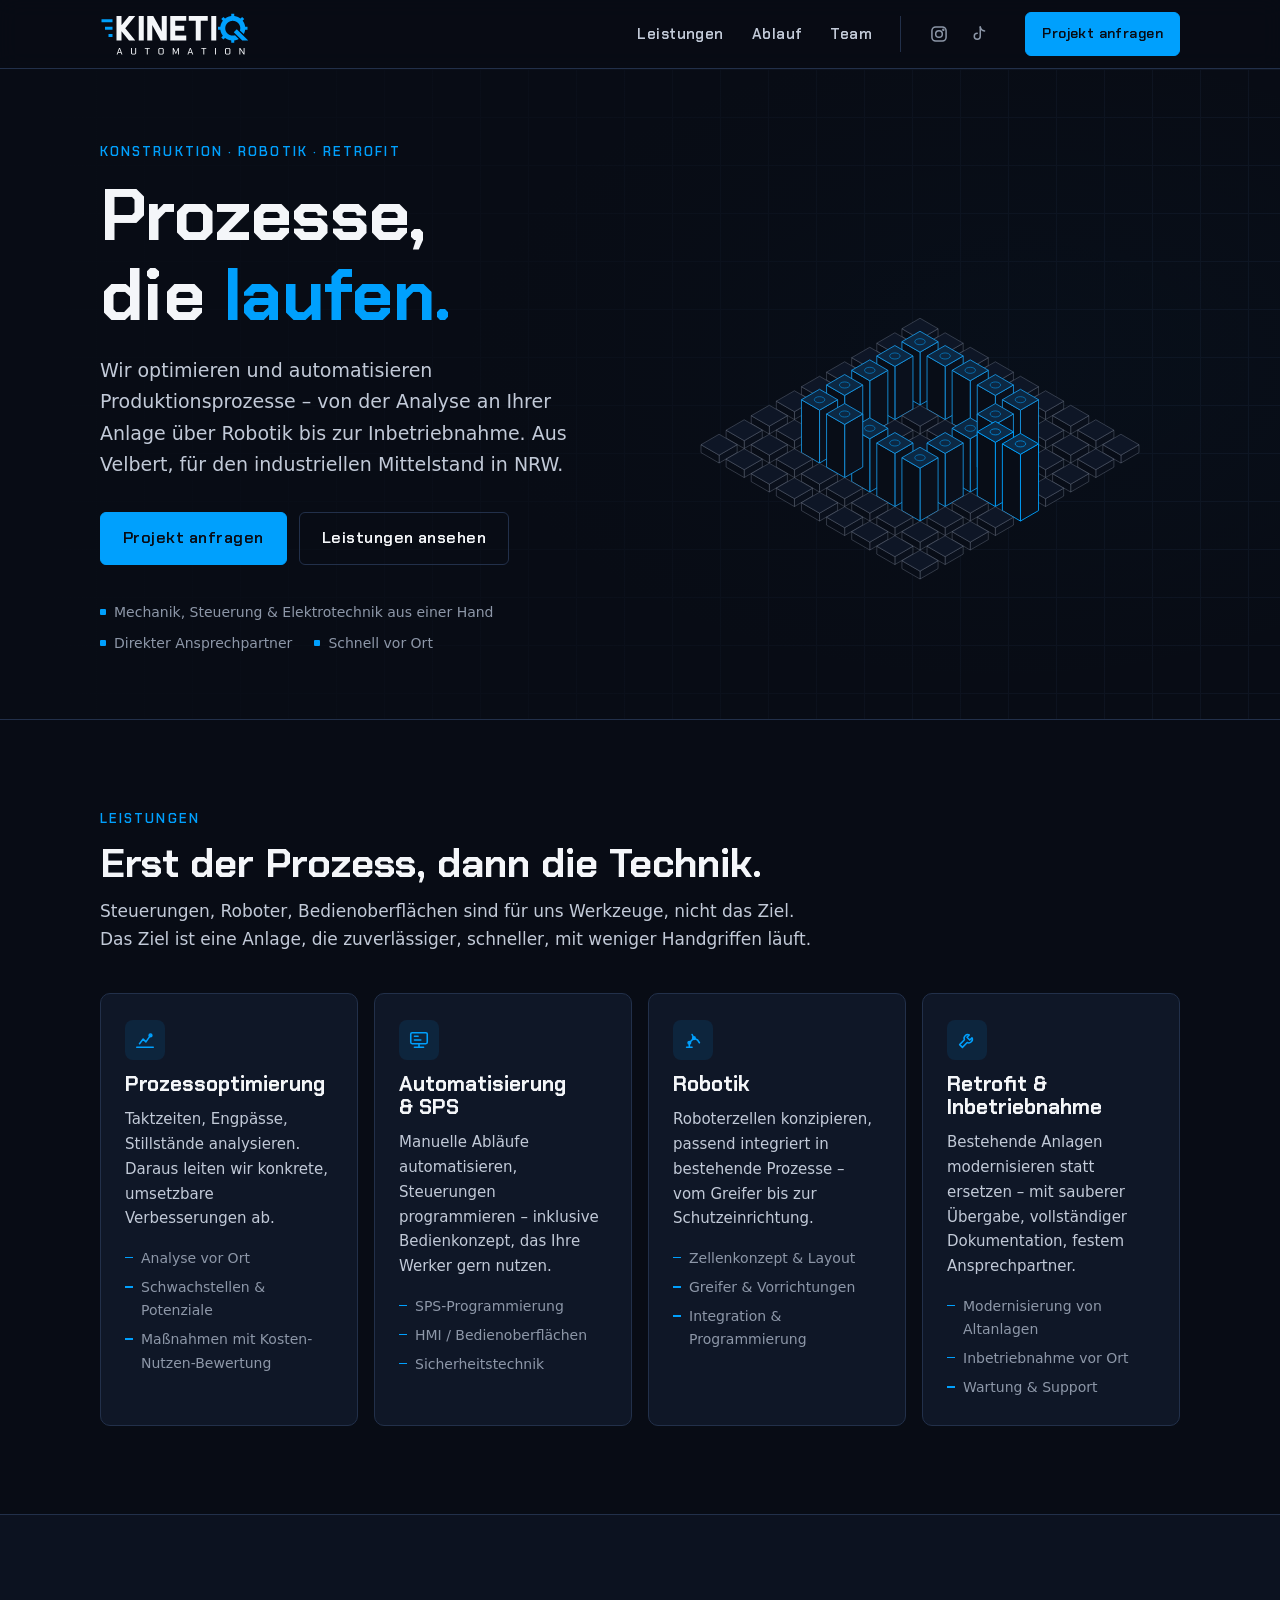
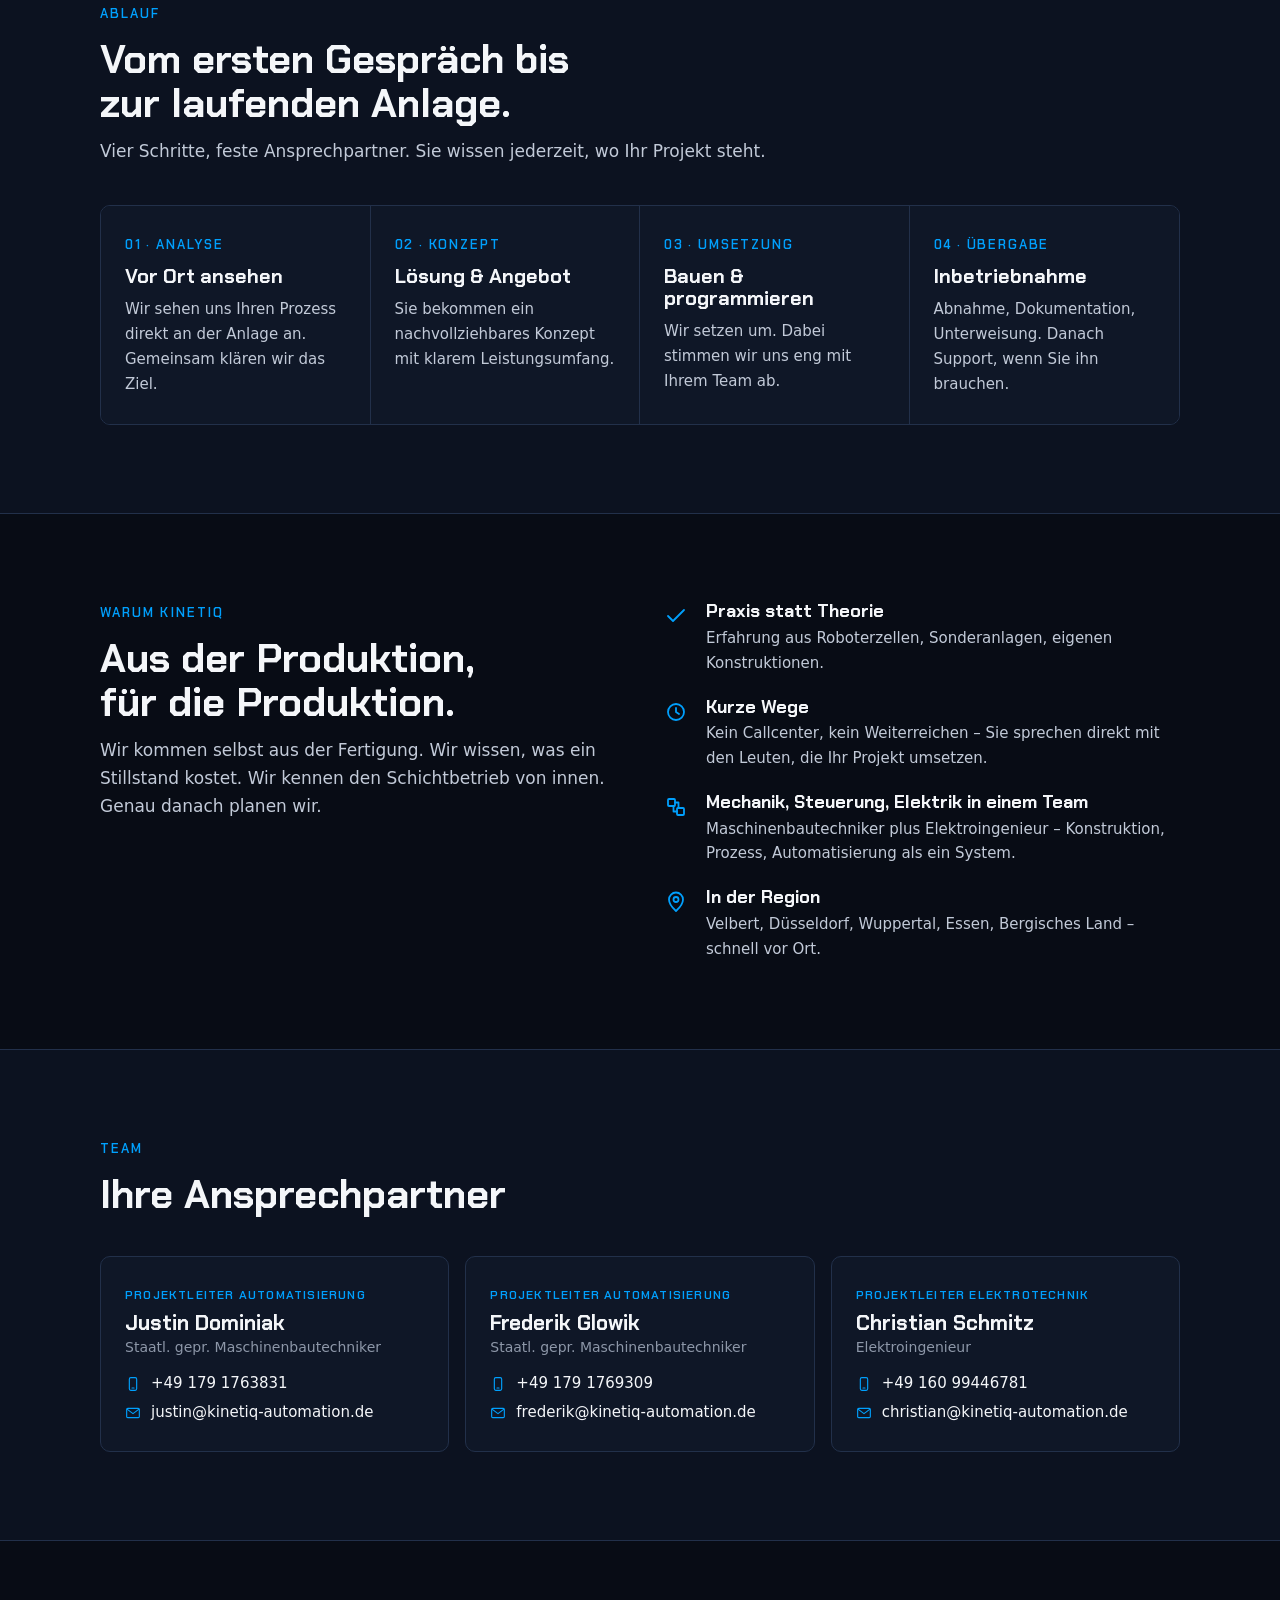
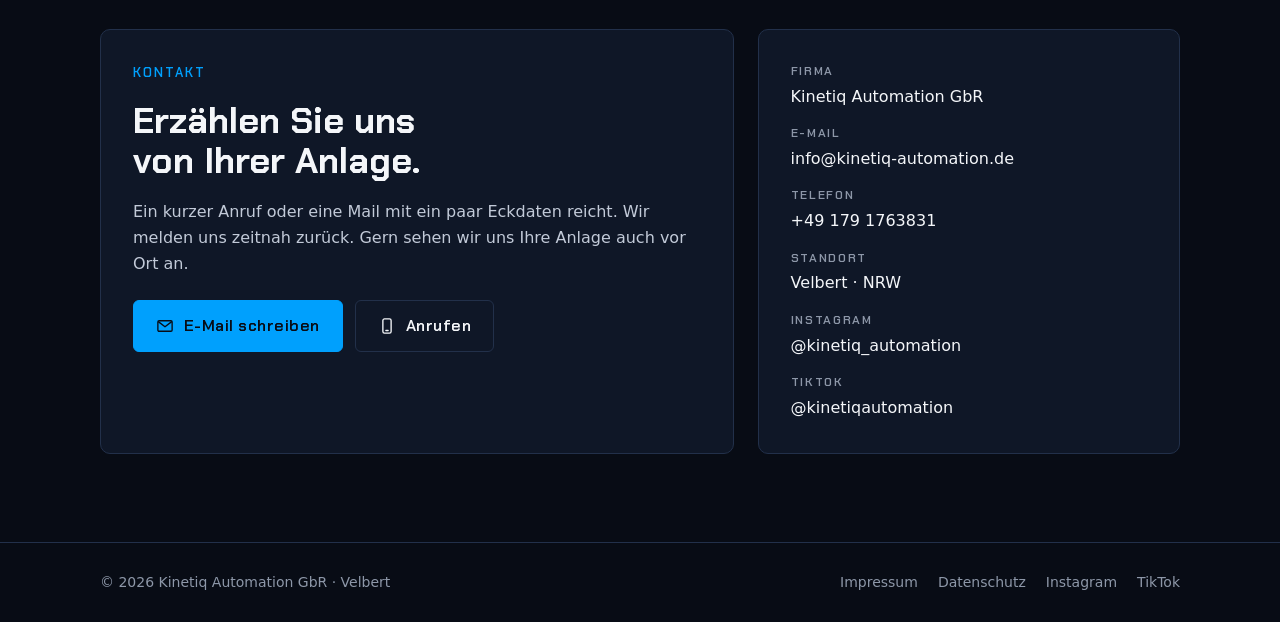
==== index.html @ 5abe448b "SEO: Slogan 'Prozesse, die laufen.' an den Anfang der Meta-Beschreibung Co-Authored-By: Claude Opus " ====
<!doctype html>
<html lang="de">
<head>
<meta charset="utf-8">
<meta name="viewport" content="width=device-width, initial-scale=1, viewport-fit=cover">
<link rel="canonical" href="https://kinetiq-automation.de/">
<title>Automatisierung &amp; Robotik in Velbert, NRW | Kinetiq Automation</title>
<meta name="description" content="Prozesse, die laufen. Kinetiq Automation aus Velbert: Konstruktion, Robotik und Retrofit für den Mittelstand in Düsseldorf, Wuppertal und NRW.">
<meta property="og:title" content="Kinetiq Automation – Automatisierung &amp; Robotik aus Velbert, NRW">
<meta property="og:description" content="Konstruktion · Robotik · Retrofit – für den industriellen Mittelstand in Düsseldorf, Wuppertal und NRW.">
<meta property="og:image" content="https://kinetiq-automation.de/assets/img/og.jpg">
<meta name="theme-color" content="#080C15">
<link rel="icon" type="image/png" href="assets/img/favicon.png">
<link rel="apple-touch-icon" href="assets/img/apple-touch-icon.png">
<script type="application/ld+json">{"@context":"https://schema.org","@type":"Organization","name":"Kinetiq Automation GbR","alternateName":"Kinetiq Automation","url":"https://kinetiq-automation.de/","logo":"https://kinetiq-automation.de/assets/img/apple-touch-icon.png","email":"info@kinetiq-automation.de","telephone":"+49 179 1763831","address":{"@type":"PostalAddress","addressLocality":"Velbert","addressRegion":"NRW","addressCountry":"DE"},"areaServed":["Velbert","Düsseldorf","Wuppertal","Nordrhein-Westfalen"],"sameAs":["https://www.instagram.com/kinetiq_automation/","https://www.tiktok.com/@kinetiqautomation"]}</script>
<link rel="preload" href="assets/fonts/ChakraPetch-Bold.woff2" as="font" type="font/woff2" crossorigin>
<style>
@font-face{font-family:"Chakra Petch";font-weight:500;font-display:swap;src:url(assets/fonts/ChakraPetch-Medium.woff2) format("woff2")}
@font-face{font-family:"Chakra Petch";font-weight:600;font-display:swap;src:url(assets/fonts/ChakraPetch-SemiBold.woff2) format("woff2")}
@font-face{font-family:"Chakra Petch";font-weight:700;font-display:swap;src:url(assets/fonts/ChakraPetch-Bold.woff2) format("woff2")}
/* Einseitige Firmenseite: Menüleiste, Hero mit Säulenfeld und Zahnrad-Q, Leistungen, Ablauf, Team, Kontakt */
:root{--blau:#00A0FD;--blau-tief:#0077C2;--navy:#080C15;--flaeche:#0C1220;--panel:#0F1727;--line:#22304A;--stahl:#F4F6F9;--grau:#8D97A8;--lead:#C2CAD8;
--display:"Chakra Petch","Segoe UI",system-ui,sans-serif;--body:system-ui,-apple-system,"Segoe UI",Roboto,"Helvetica Neue",Arial,sans-serif;color-scheme:dark}
*{box-sizing:border-box}
html{scroll-behavior:smooth;scroll-padding-top:80px}
html,body{margin:0}
body{background:var(--navy);color:var(--stahl);font-family:var(--body);font-size:16px;line-height:1.65;-webkit-font-smoothing:antialiased}
a{color:inherit}
a:focus-visible{outline:3px solid var(--blau);outline-offset:3px;border-radius:4px}
.wrap{max-width:1120px;margin:0 auto;padding-inline:20px}
h1,h2,h3{font-family:var(--display);font-weight:700;line-height:1.1;margin:0;text-wrap:balance}
p{margin:0}

/* Menüleiste */
.top{position:sticky;top:0;z-index:10;background:rgba(8,12,21,.88);backdrop-filter:blur(10px);border-bottom:1px solid var(--line)}
.top .wrap{display:flex;align-items:center;justify-content:space-between;gap:20px;min-height:68px}
.top img{display:block;width:150px;height:auto}
.top nav{display:flex;align-items:center;gap:28px}
.top nav a{text-decoration:none;font-family:var(--display);font-weight:600;font-size:15px;letter-spacing:.03em;color:var(--lead)}
.top nav a:hover{color:#fff}
.top .links{display:flex;gap:28px}
@media (max-width:820px){.top .links{display:none}}
.top .soc{display:flex;align-items:center;gap:4px;padding-left:20px;border-left:1px solid var(--line)}
.top .soc a{display:grid;place-items:center;width:36px;height:36px;border-radius:6px;color:var(--grau)}
.top .soc a:hover{color:var(--blau);background:rgba(0,160,253,.08)}
.top .soc svg{width:20px;height:20px;fill:none;stroke:currentColor;stroke-width:1.8;stroke-linecap:round;stroke-linejoin:round}
@media (max-width:820px){.top nav{gap:16px}.top .soc{padding-left:0;border-left:0}}
@media (max-width:420px){.top img{width:120px}.top nav{gap:8px}.top .soc a{width:32px}}

/* Buttons */
.btn{display:inline-flex;align-items:center;justify-content:center;gap:10px;font-family:var(--display);font-weight:600;font-size:16px;letter-spacing:.03em;background:var(--blau);color:var(--navy);border:1px solid var(--blau);border-radius:6px;padding:12px 22px;text-decoration:none;white-space:nowrap}
.btn:hover{background:#33B4FF;border-color:#33B4FF}
.btn.ghost{background:transparent;color:var(--stahl);border-color:var(--line)}
.btn.ghost:hover{border-color:var(--blau);color:var(--blau)}
.btn.sm{padding:9px 16px;font-size:14px}
.top nav .btn{color:var(--navy)}
.btn svg{width:18px;height:18px;fill:none;stroke:currentColor;stroke-width:1.8;stroke-linecap:round;stroke-linejoin:round}

/* Hero */
.hero{position:relative;overflow:hidden;border-bottom:1px solid var(--line);
 background:radial-gradient(60% 70% at 78% 45%,rgba(0,160,253,.10),transparent 70%),
 linear-gradient(var(--line) 1px,transparent 1px) 0 0/48px 48px,linear-gradient(90deg,var(--line) 1px,transparent 1px) 0 0/48px 48px,var(--navy)}
.hero::before{content:"";position:absolute;inset:0;background:linear-gradient(90deg,var(--navy) 0%,rgba(8,12,21,.92) 40%,rgba(8,12,21,.75) 100%)}
.hero .wrap{position:relative;display:grid;grid-template-columns:1fr 1fr;align-items:center;gap:40px;padding-block:72px 64px}
.eyebrow{font-family:var(--display);font-weight:600;font-size:13px;letter-spacing:.16em;text-transform:uppercase;color:var(--blau)}
.hero h1{font-size:clamp(40px,6.2vw,72px);letter-spacing:-.01em;margin:14px 0 20px}
.hero h1 span{color:var(--blau)}
.hero .lead{font-size:clamp(17px,1.6vw,19px);color:var(--lead);max-width:52ch}
.hero .cta{display:flex;flex-wrap:wrap;gap:12px;margin-top:32px}
.facts{display:flex;flex-wrap:wrap;gap:8px 22px;margin:36px 0 0;padding:0;list-style:none;color:var(--grau);font-size:14px}
.facts li{display:flex;align-items:center;gap:8px}
.facts li::before{content:"";width:6px;height:6px;border-radius:1px;background:var(--blau)}
.art{display:flex;justify-content:center}
.art canvas{display:block;width:min(100%,520px);aspect-ratio:52/42;height:auto;touch-action:pan-y}
@media (max-width:880px){.hero .wrap{grid-template-columns:1fr;padding-block:48px 40px}.art{order:-1}.art canvas{width:min(88vw,360px)}}

/* Abschnitte */
section.blk{padding-block:88px}
section.blk.alt{background:var(--flaeche);border-block:1px solid var(--line)}
.head{display:grid;gap:12px;margin-bottom:40px;max-width:720px}
.head h2{font-size:clamp(28px,3.6vw,40px)}
.head p{color:var(--lead);font-size:17px}
.head .eyebrow,.cbox .eyebrow{color:var(--blau);font-size:13px}

/* Leistungen */
.grid4{display:grid;grid-template-columns:repeat(auto-fit,minmax(min(100%,250px),1fr));gap:16px}
.card{background:var(--panel);border:1px solid var(--line);border-radius:10px;padding:26px 24px;display:grid;gap:12px;align-content:start}
.card .ic{width:40px;height:40px;border-radius:8px;display:grid;place-items:center;background:rgba(0,160,253,.1);color:var(--blau)}
.card .ic svg{width:22px;height:22px;fill:none;stroke:currentColor;stroke-width:1.7;stroke-linecap:round;stroke-linejoin:round}
.card h3{font-size:21px}
.card p{color:var(--lead);font-size:15px}
.card ul{margin:4px 0 0;padding:0;list-style:none;display:grid;gap:6px;font-size:14px;color:var(--grau)}
.card li{padding-left:16px;position:relative}
.card li::before{content:"";position:absolute;left:0;top:.7em;width:8px;height:1.5px;background:var(--blau)}

/* Ablauf */
.steps{display:grid;grid-template-columns:repeat(auto-fit,minmax(min(100%,230px),1fr));gap:0;counter-reset:s;border:1px solid var(--line);border-radius:10px;overflow:hidden}
.step{padding:28px 24px;display:grid;gap:10px;align-content:start;border-right:1px solid var(--line);background:var(--panel)}
.step:last-child{border-right:0}
.step .n{font-family:var(--display);font-weight:600;font-size:13px;letter-spacing:.14em;color:var(--blau)}
.step h3{font-size:20px}
.step p{color:var(--lead);font-size:15px}
@media (max-width:980px){.step{border-right:0;border-bottom:1px solid var(--line)}.step:last-child{border-bottom:0}}

/* Warum */
.why{display:grid;grid-template-columns:1fr 1fr;gap:48px;align-items:start}
.why .pts{display:grid;gap:22px}
.pt{display:grid;grid-template-columns:28px 1fr;gap:14px}
.pt svg{width:24px;height:24px;margin-top:2px;fill:none;stroke:var(--blau);stroke-width:1.8;stroke-linecap:round;stroke-linejoin:round}
.pt h3{font-size:18px;margin-bottom:4px}
.pt p{color:var(--lead);font-size:15px}
@media (max-width:880px){.why{grid-template-columns:1fr;gap:32px}}

/* Team */
.team{display:grid;grid-template-columns:repeat(auto-fit,minmax(min(100%,320px),1fr));gap:16px}
.person{background:var(--panel);border:1px solid var(--line);border-radius:10px;padding:24px;display:grid;gap:4px;align-content:start;min-width:0}
.mono{width:56px;height:56px;border-radius:50%;display:grid;place-items:center;font-family:var(--display);font-weight:700;font-size:19px;color:var(--blau);background:rgba(0,160,253,.1);border:1px solid rgba(0,160,253,.35)}
.person .role{font-family:var(--display);font-weight:600;font-size:12px;letter-spacing:.1em;text-transform:uppercase;color:var(--blau);white-space:nowrap}
.person h3{font-size:21px;margin:4px 0 2px}
.person .q{color:var(--grau);font-size:14px;margin-bottom:10px}
.person a{display:flex;align-items:center;gap:10px;text-decoration:none;font-size:15px;overflow-wrap:anywhere;font-variant-numeric:tabular-nums;padding:2px 0}
.person a:hover{color:var(--blau)}
.person a svg{width:16px;height:16px;flex:none;fill:none;stroke:var(--blau);stroke-width:1.7;stroke-linecap:round;stroke-linejoin:round}

/* Kontakt */
.contact{display:grid;grid-template-columns:1.2fr .8fr;gap:24px;align-items:stretch}
.cbox{background:var(--panel);border:1px solid var(--line);border-radius:10px;padding:32px;display:grid;gap:18px;align-content:start}
.cbox h2{font-size:clamp(26px,3.2vw,36px)}
.cbox p{color:var(--lead)}
.cbox .cta{display:flex;flex-wrap:wrap;gap:12px;margin-top:4px}
.dl{display:grid;gap:14px;margin:0}
.dl div{display:grid;gap:2px}
.dl dt{font-family:var(--display);font-weight:600;font-size:12px;letter-spacing:.14em;text-transform:uppercase;color:var(--grau)}
.dl dd{margin:0;font-size:16px}
.dl a{text-decoration:none}
.dl a:hover{color:var(--blau)}
@media (max-width:880px){.contact{grid-template-columns:1fr}}

/* Fuß */
footer{border-top:1px solid var(--line);padding-block:28px;color:var(--grau);font-size:14px}
footer .wrap{display:flex;flex-wrap:wrap;align-items:center;justify-content:space-between;gap:12px 24px}
footer nav{display:flex;flex-wrap:wrap;gap:20px}
footer a{text-decoration:none}
footer a:hover{color:#fff}
@media (prefers-reduced-motion:reduce){html{scroll-behavior:auto}}
</style>
</head>
<body>
<header class="top">
  <div class="wrap">
    <a href="#start" aria-label="Kinetiq Automation – zum Seitenanfang"><img src="assets/img/logo.svg" alt="Kinetiq Automation" width="150" height="45"></a>
    <nav aria-label="Hauptmenü">
      <span class="links"><a href="#leistungen">Leistungen</a><a href="#ablauf">Ablauf</a><a href="#team">Team</a></span>
      <span class="soc">
        <a href="https://www.instagram.com/kinetiq_automation/" rel="noopener" target="_blank" aria-label="Kinetiq Automation auf Instagram" title="Instagram"><svg viewBox="0 0 24 24" aria-hidden="true"><rect x="3.5" y="3.5" width="17" height="17" rx="4.5"/><circle cx="12" cy="12" r="4"/><circle cx="17.2" cy="6.8" r=".6" fill="currentColor"/></svg></a>
        <a href="https://www.tiktok.com/@kinetiqautomation" rel="noopener" target="_blank" aria-label="Kinetiq Automation auf TikTok" title="TikTok"><svg viewBox="0 0 24 24" aria-hidden="true"><path d="M13.5 3.5v11.2a3.6 3.6 0 1 1-3.6-3.6"/><path d="M13.5 3.5c.5 2.7 2.4 4.5 5.2 4.8"/></svg></a>
      </span>
      <a class="btn sm" href="#kontakt">Projekt anfragen</a>
    </nav>
  </div>
</header>

<main id="start">
  <section class="hero" aria-labelledby="t">
    <div class="wrap">
      <div>
        <p class="eyebrow">Konstruktion · Robotik · Retrofit</p>
        <h1 id="t">Prozesse, die <span>laufen.</span></h1>
        <p class="lead">Wir optimieren und automatisieren Produktionsprozesse – von der Analyse an Ihrer Anlage über Robotik bis zur Inbetriebnahme. Aus Velbert, für den industriellen Mittelstand in NRW.</p>
        <div class="cta">
          <a class="btn" href="#kontakt">Projekt anfragen</a>
          <a class="btn ghost" href="#leistungen">Leistungen ansehen</a>
        </div>
        <ul class="facts">
          <li>Mechanik, Steuerung &amp; Elektrotechnik aus einer Hand</li>
          <li>Direkter Ansprechpartner</li>
          <li>Schnell vor Ort</li>
        </ul>
      </div>
      <div class="art" aria-hidden="true">
        <!-- Säulenfeld: isometrische Stößel heben sich unter der Maus, Zahnrad-Q schwebt darüber (Canvas, eigener Code) -->
        <canvas id="feld" width="520" height="420"></canvas>
      </div>
    </div>
  </section>

  <section class="blk" id="leistungen" aria-labelledby="h-l">
    <div class="wrap">
      <div class="head">
        <p class="eyebrow">Leistungen</p>
        <h2 id="h-l">Erst der Prozess, dann die Technik.</h2>
        <p>Steuerungen, Roboter, Bedienoberflächen sind für uns Werkzeuge, nicht das Ziel. Das Ziel ist eine Anlage, die zuverlässiger, schneller, mit weniger Handgriffen läuft.</p>
      </div>
      <div class="grid4">
        <article class="card">
          <div class="ic"><svg viewBox="0 0 24 24"><path d="M3 20h18M6 16l4-5 3 3 5-7"/><circle cx="18" cy="7" r="1.5"/></svg></div>
          <h3>Prozessoptimierung</h3>
          <p>Taktzeiten, Engpässe, Stillstände analysieren. Daraus leiten wir konkrete, umsetzbare Verbesserungen ab.</p>
          <ul><li>Analyse vor Ort</li><li>Schwachstellen &amp; Potenziale</li><li>Maßnahmen mit Kosten-Nutzen-Bewertung</li></ul>
        </article>
        <article class="card">
          <div class="ic"><svg viewBox="0 0 24 24"><rect x="3" y="4" width="18" height="12" rx="1.5"/><path d="M7 20h10M12 16v4M7 8h4M7 12h7"/></svg></div>
          <h3>Automatisierung &amp; SPS</h3>
          <p>Manuelle Abläufe automatisieren, Steuerungen programmieren – inklusive Bedienkonzept, das Ihre Werker gern nutzen.</p>
          <ul><li>SPS-Programmierung</li><li>HMI / Bedienoberflächen</li><li>Sicherheitstechnik</li></ul>
        </article>
        <article class="card">
          <div class="ic"><svg viewBox="0 0 24 24"><path d="M5 20h6M8 20v-5l5-5 4 2M13 10l-2-4M17 12l2 3"/><circle cx="8" cy="15" r="1.4"/><circle cx="13" cy="10" r="1.4"/></svg></div>
          <h3>Robotik</h3>
          <p>Roboterzellen konzipieren, passend integriert in bestehende Prozesse – vom Greifer bis zur Schutzeinrichtung.</p>
          <ul><li>Zellenkonzept &amp; Layout</li><li>Greifer &amp; Vorrichtungen</li><li>Integration &amp; Programmierung</li></ul>
        </article>
        <article class="card">
          <div class="ic"><svg viewBox="0 0 24 24"><path d="M14.5 6.5a4 4 0 0 0-5.3 5.3L4 17l3 3 5.2-5.2a4 4 0 0 0 5.3-5.3L15 12l-3-3z"/></svg></div>
          <h3>Retrofit &amp; Inbetriebnahme</h3>
          <p>Bestehende Anlagen modernisieren statt ersetzen – mit sauberer Übergabe, vollständiger Dokumentation, festem Ansprechpartner.</p>
          <ul><li>Modernisierung von Altanlagen</li><li>Inbetriebnahme vor Ort</li><li>Wartung &amp; Support</li></ul>
        </article>
      </div>
    </div>
  </section>

  <section class="blk alt" id="ablauf" aria-labelledby="h-a">
    <div class="wrap">
      <div class="head">
        <p class="eyebrow">Ablauf</p>
        <h2 id="h-a">Vom ersten Gespräch bis zur laufenden Anlage.</h2>
        <p>Vier Schritte, feste Ansprechpartner. Sie wissen jederzeit, wo Ihr Projekt steht.</p>
      </div>
      <div class="steps">
        <div class="step"><span class="n">01 · ANALYSE</span><h3>Vor Ort ansehen</h3><p>Wir sehen uns Ihren Prozess direkt an der Anlage an. Gemeinsam klären wir das Ziel.</p></div>
        <div class="step"><span class="n">02 · KONZEPT</span><h3>Lösung &amp; Angebot</h3><p>Sie bekommen ein nachvollziehbares Konzept mit klarem Leistungsumfang.</p></div>
        <div class="step"><span class="n">03 · UMSETZUNG</span><h3>Bauen &amp; programmieren</h3><p>Wir setzen um. Dabei stimmen wir uns eng mit Ihrem Team ab.</p></div>
        <div class="step"><span class="n">04 · ÜBERGABE</span><h3>Inbetriebnahme</h3><p>Abnahme, Dokumentation, Unterweisung. Danach Support, wenn Sie ihn brauchen.</p></div>
      </div>
    </div>
  </section>

  <section class="blk" aria-labelledby="h-w">
    <div class="wrap why">
      <div class="head" style="margin:0">
        <p class="eyebrow">Warum Kinetiq</p>
        <h2 id="h-w">Aus der Produktion, für die Produktion.</h2>
        <p>Wir kommen selbst aus der Fertigung. Wir wissen, was ein Stillstand kostet. Wir kennen den Schichtbetrieb von innen. Genau danach planen wir.</p>
      </div>
      <div class="pts">
        <div class="pt"><svg viewBox="0 0 24 24"><path d="M4 12l5 5L20 6"/></svg><div><h3>Praxis statt Theorie</h3><p>Erfahrung aus Roboterzellen, Sonderanlagen, eigenen Konstruktionen.</p></div></div>
        <div class="pt"><svg viewBox="0 0 24 24"><circle cx="12" cy="12" r="8"/><path d="M12 8v4l3 2"/></svg><div><h3>Kurze Wege</h3><p>Kein Callcenter, kein Weiterreichen – Sie sprechen direkt mit den Leuten, die Ihr Projekt umsetzen.</p></div></div>
        <div class="pt"><svg viewBox="0 0 24 24"><rect x="4" y="4" width="7" height="7" rx="1"/><rect x="13" y="13" width="7" height="7" rx="1"/><path d="M11 7.5h3.5V13M13 16.5H9.5V11"/></svg><div><h3>Mechanik, Steuerung, Elektrik in einem Team</h3><p>Maschinenbautechniker plus Elektroingenieur – Konstruktion, Prozess, Automatisierung als ein System.</p></div></div>
        <div class="pt"><svg viewBox="0 0 24 24"><path d="M12 21s7-6.2 7-11.5a7 7 0 0 0-14 0C5 14.8 12 21 12 21z"/><circle cx="12" cy="9.5" r="2.5"/></svg><div><h3>In der Region</h3><p>Velbert, Düsseldorf, Wuppertal, Essen, Bergisches Land – schnell vor Ort.</p></div></div>
      </div>
    </div>
  </section>

  <section class="blk alt" id="team" aria-labelledby="h-t">
    <div class="wrap">
      <div class="head">
        <p class="eyebrow">Team</p>
        <h2 id="h-t">Ihre Ansprechpartner</h2>
      </div>
      <div class="team">
        <article class="person">
          <div>
            <span class="role">Projektleiter Automatisierung</span>
            <h3>Justin Dominiak</h3>
            <p class="q">Staatl. gepr. Maschinenbautechniker</p>
            <a href="tel:+491791763831"><svg viewBox="0 0 24 24" aria-hidden="true"><rect x="6.5" y="2.5" width="11" height="19" rx="2.2"/><path d="M10.5 18h3"/></svg>+49 179 1763831</a>
            <a href="mailto:justin@kinetiq-automation.de"><svg viewBox="0 0 24 24" aria-hidden="true"><rect x="2.5" y="5" width="19" height="14" rx="1.6"/><path d="M3.5 6.5 12 13l8.5-6.5"/></svg>justin@kinetiq-automation.de</a>
          </div>
        </article>
        <article class="person">
          <div>
            <span class="role">Projektleiter Automatisierung</span>
            <h3>Frederik Glowik</h3>
            <p class="q">Staatl. gepr. Maschinenbautechniker</p>
            <a href="tel:+491791769309"><svg viewBox="0 0 24 24" aria-hidden="true"><rect x="6.5" y="2.5" width="11" height="19" rx="2.2"/><path d="M10.5 18h3"/></svg>+49 179 1769309</a>
            <a href="mailto:frederik@kinetiq-automation.de"><svg viewBox="0 0 24 24" aria-hidden="true"><rect x="2.5" y="5" width="19" height="14" rx="1.6"/><path d="M3.5 6.5 12 13l8.5-6.5"/></svg>frederik@kinetiq-automation.de</a>
          </div>
        </article>
        <article class="person">
          <div>
            <span class="role">Projektleiter Elektrotechnik</span>
            <h3>Christian Schmitz</h3>
            <p class="q">Elektroingenieur</p>
            <a href="tel:+4916099446781"><svg viewBox="0 0 24 24" aria-hidden="true"><rect x="6.5" y="2.5" width="11" height="19" rx="2.2"/><path d="M10.5 18h3"/></svg>+49 160 99446781</a>
            <a href="mailto:christian@kinetiq-automation.de"><svg viewBox="0 0 24 24" aria-hidden="true"><rect x="2.5" y="5" width="19" height="14" rx="1.6"/><path d="M3.5 6.5 12 13l8.5-6.5"/></svg>christian@kinetiq-automation.de</a>
          </div>
        </article>
      </div>
    </div>
  </section>

  <section class="blk" id="kontakt" aria-labelledby="h-k">
    <div class="wrap contact">
      <div class="cbox">
        <p class="eyebrow">Kontakt</p>
        <h2 id="h-k">Erzählen Sie uns von Ihrer Anlage.</h2>
        <p>Ein kurzer Anruf oder eine Mail mit ein paar Eckdaten reicht. Wir melden uns zeitnah zurück. Gern sehen wir uns Ihre Anlage auch vor Ort an.</p>
        <div class="cta">
          <a class="btn" href="mailto:info@kinetiq-automation.de?subject=Anfrage%20%C3%BCber%20kinetiq-automation.de&amp;body=Guten%20Tag%2C%0D%0A%0D%0Awir%20interessieren%20uns%20f%C3%BCr%20Ihre%20Unterst%C3%BCtzung%20bei%3A%0D%0A%0D%0A%0D%0AName%3A%0D%0AFirma%3A%0D%0ATelefon%3A%0D%0A"><svg viewBox="0 0 24 24" aria-hidden="true"><rect x="2.5" y="5" width="19" height="14" rx="1.6"/><path d="M3.5 6.5 12 13l8.5-6.5"/></svg>E-Mail schreiben</a>
          <a class="btn ghost" href="tel:+491791763831"><svg viewBox="0 0 24 24" aria-hidden="true"><rect x="6.5" y="2.5" width="11" height="19" rx="2.2"/><path d="M10.5 18h3"/></svg>Anrufen</a>
        </div>
      </div>
      <div class="cbox">
        <dl class="dl">
          <div><dt>Firma</dt><dd>Kinetiq Automation GbR</dd></div>
          <div><dt>E-Mail</dt><dd><a href="mailto:info@kinetiq-automation.de">info@kinetiq-automation.de</a></dd></div>
          <div><dt>Telefon</dt><dd><a href="tel:+491791763831">+49 179 1763831</a></dd></div>
          <div><dt>Standort</dt><dd>Velbert · NRW</dd></div>
          <div><dt>Instagram</dt><dd><a href="https://www.instagram.com/kinetiq_automation/" rel="noopener" target="_blank">@kinetiq_automation</a></dd></div>
          <div><dt>TikTok</dt><dd><a href="https://www.tiktok.com/@kinetiqautomation" rel="noopener" target="_blank">@kinetiqautomation</a></dd></div>
        </dl>
      </div>
    </div>
  </section>
</main>

<footer>
  <div class="wrap">
    <span>© 2026 Kinetiq Automation GbR · Velbert</span>
    <nav aria-label="Rechtliches und Social Media">
      <a href="impressum.html">Impressum</a><a href="datenschutz.html">Datenschutz</a>
      <a href="https://www.instagram.com/kinetiq_automation/" rel="noopener" target="_blank">Instagram</a>
      <a href="https://www.tiktok.com/@kinetiqautomation" rel="noopener" target="_blank">TikTok</a>
    </nav>
  </div>
</footer>

<script src="assets/feld.js" defer></script>
</body>
</html>
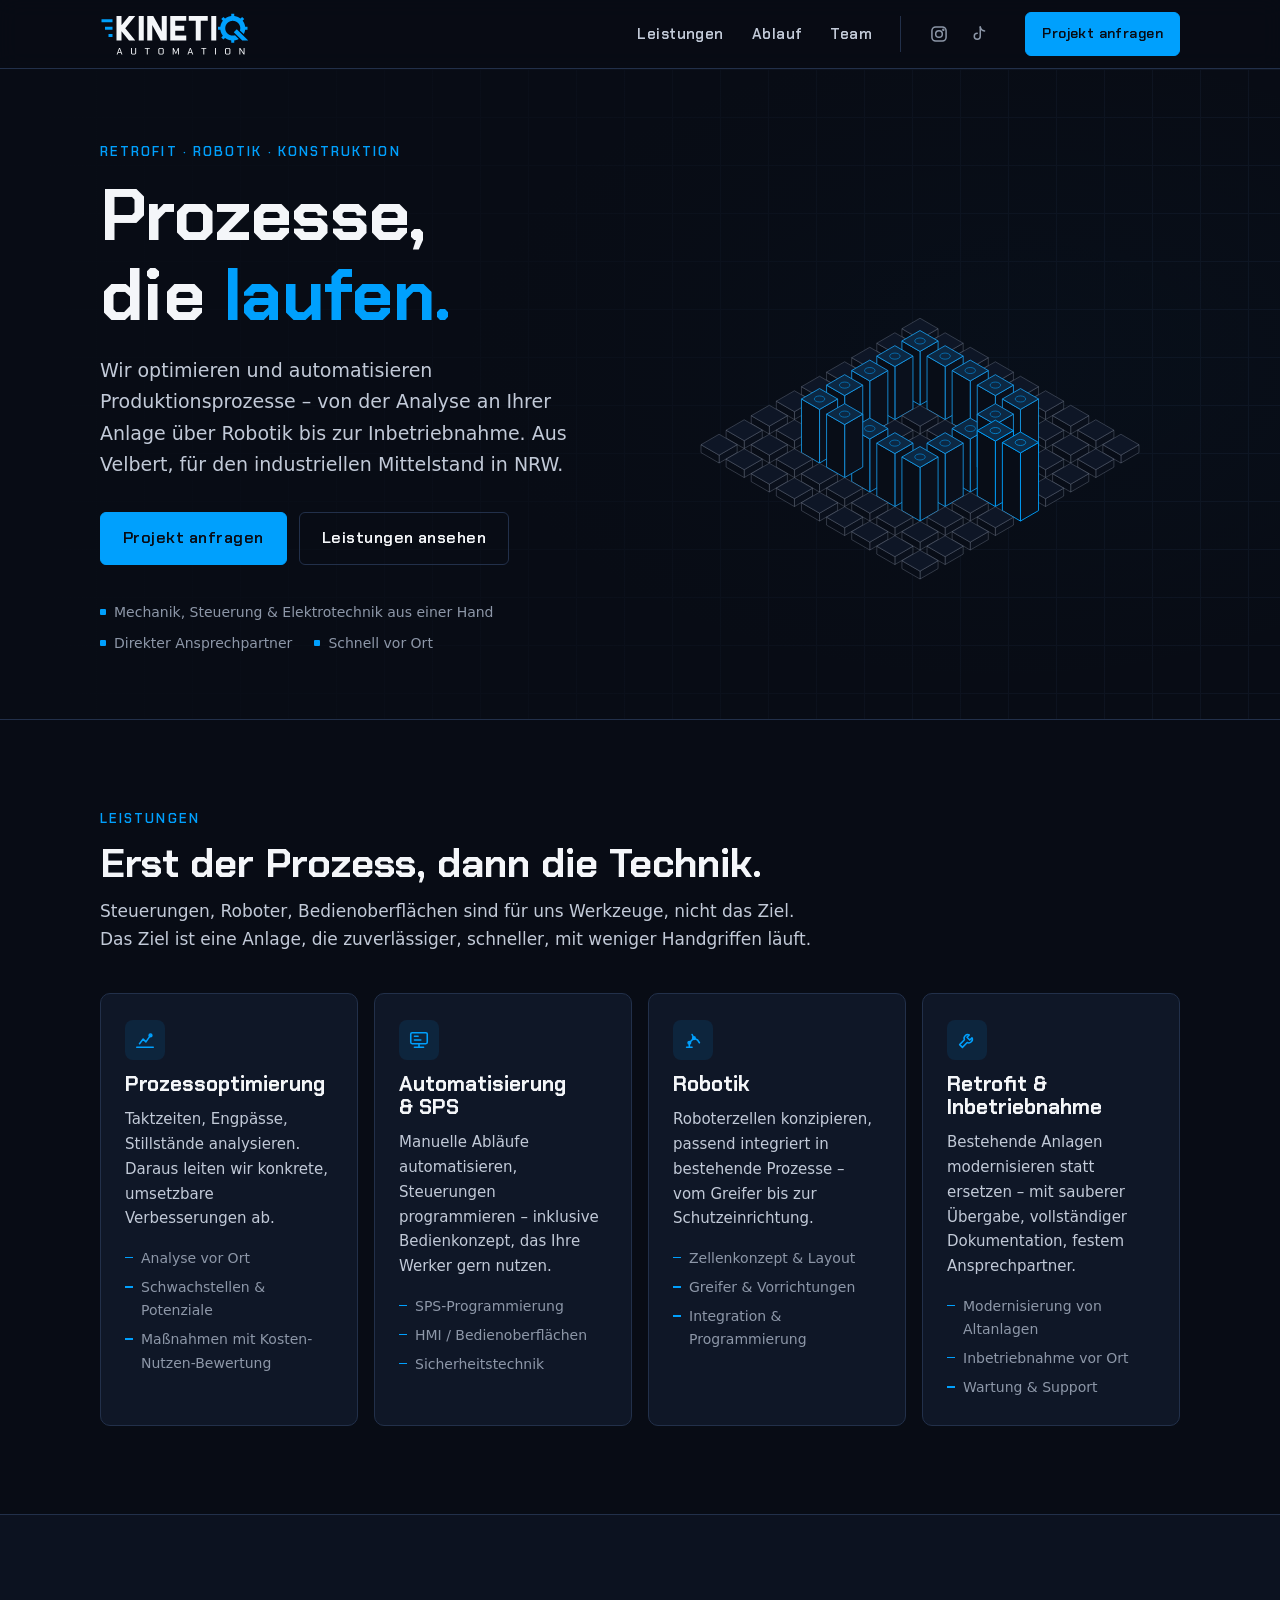
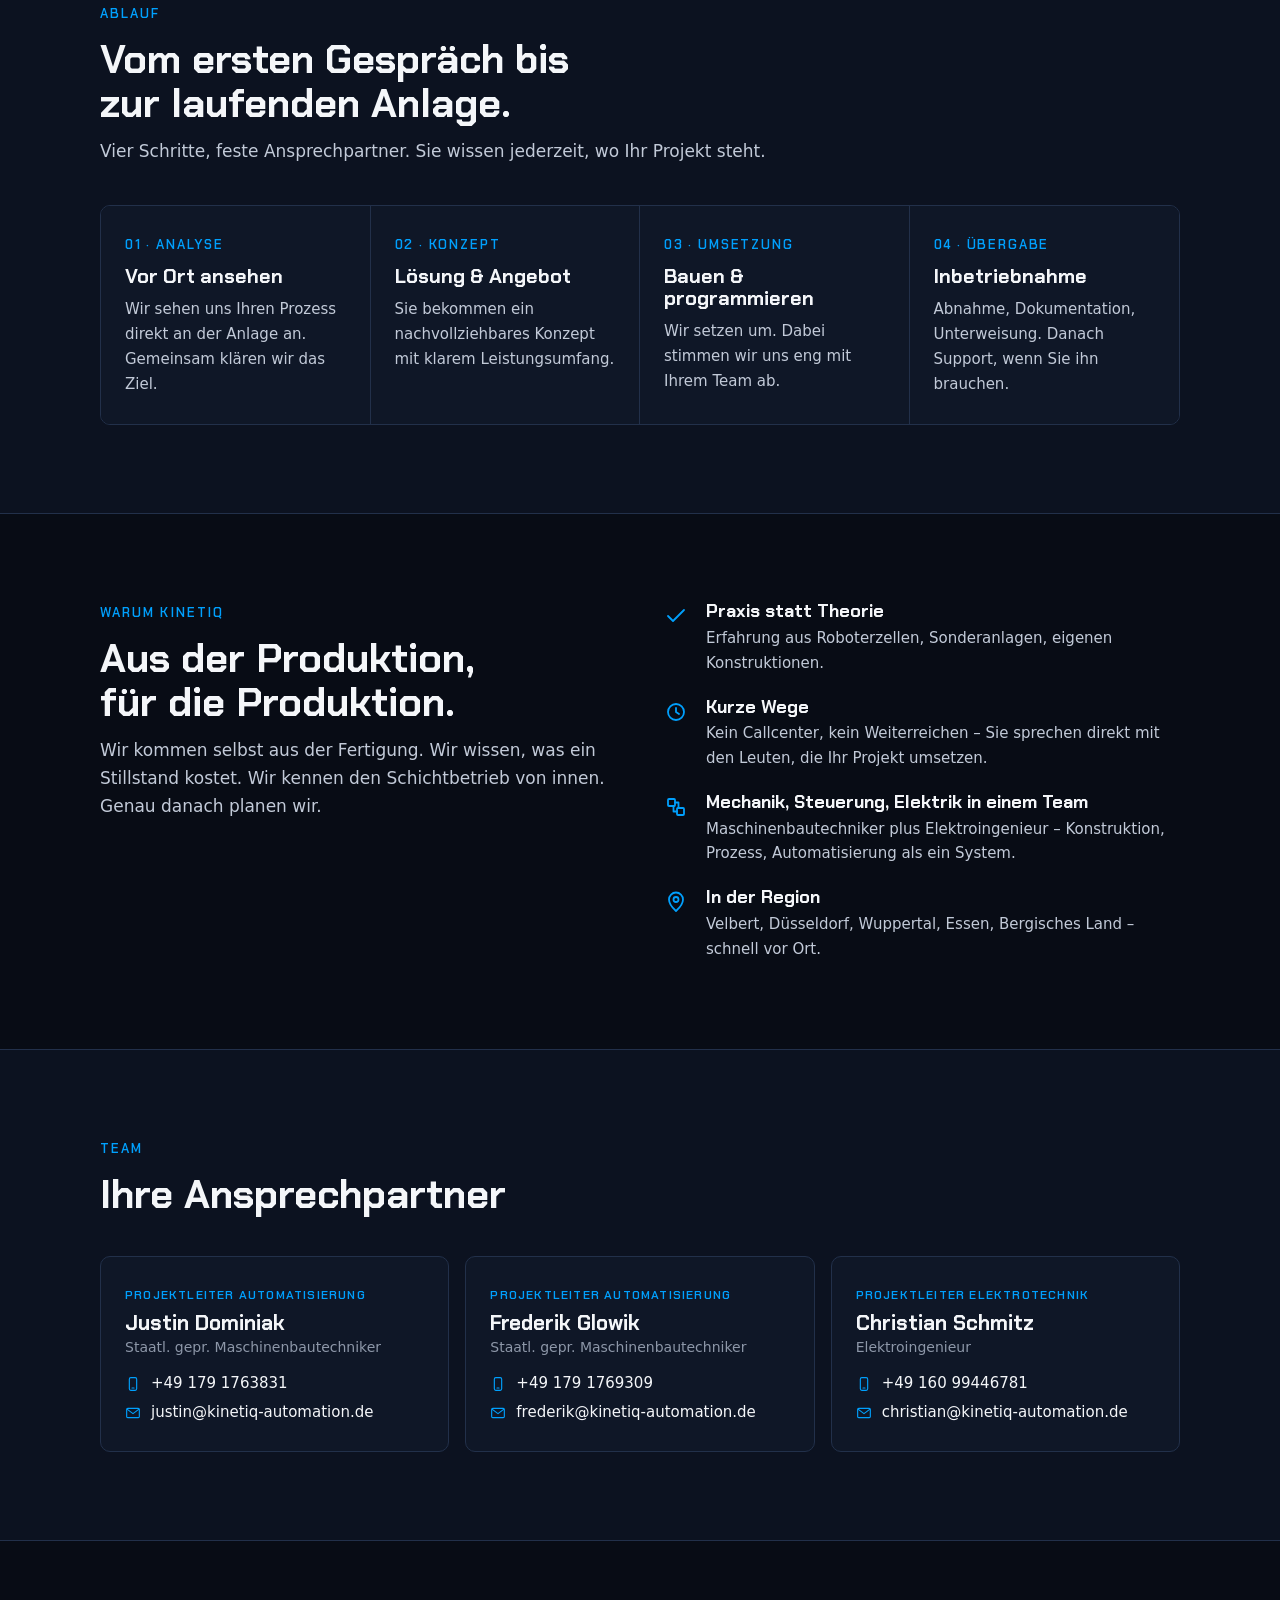
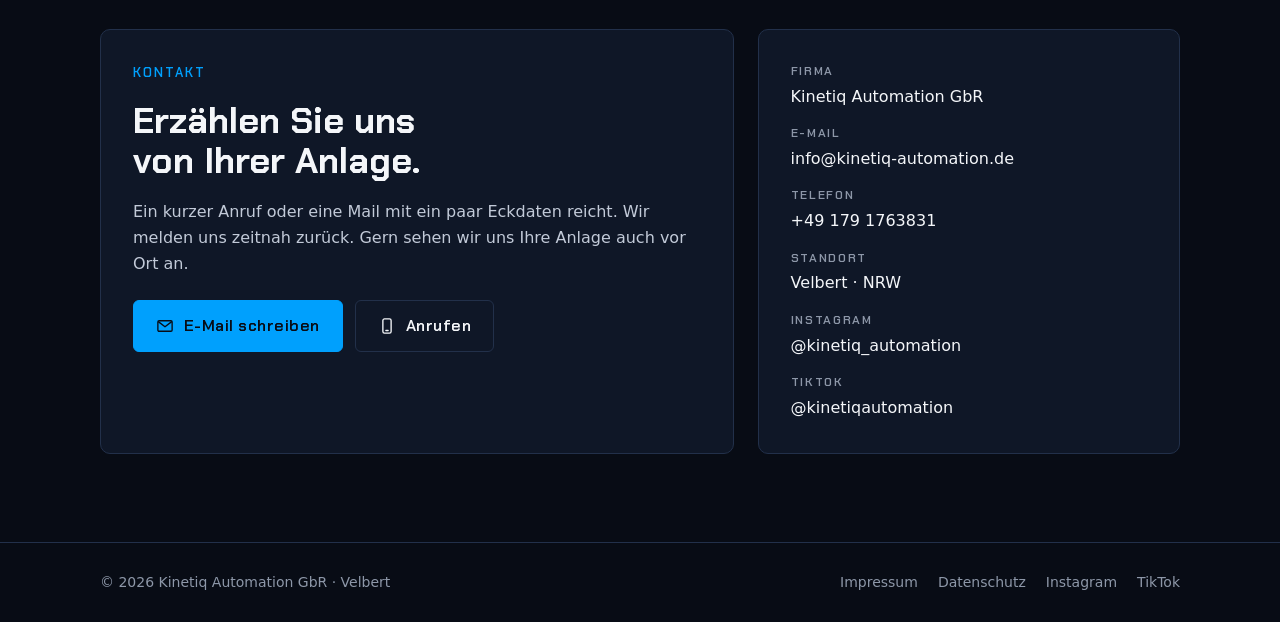
==== commit 24e40bac: "Leitzeile auf "Retrofit · Robotik · Konstruktion" umstellen Co-Authored-By: Claude Opus 5.5 <noreply" ====
--- a/index.html
+++ b/index.html
@@ -5,9 +5,9 @@
 <meta name="viewport" content="width=device-width, initial-scale=1, viewport-fit=cover">
 <link rel="canonical" href="https://kinetiq-automation.de/">
 <title>Automatisierung &amp; Robotik in Velbert, NRW | Kinetiq Automation</title>
-<meta name="description" content="Prozesse, die laufen. Kinetiq Automation aus Velbert: Konstruktion, Robotik und Retrofit für den Mittelstand in Düsseldorf, Wuppertal und NRW.">
+<meta name="description" content="Prozesse, die laufen. Kinetiq Automation aus Velbert: Retrofit, Robotik und Konstruktion für den Mittelstand in Düsseldorf, Wuppertal und NRW.">
 <meta property="og:title" content="Kinetiq Automation – Automatisierung &amp; Robotik aus Velbert, NRW">
-<meta property="og:description" content="Konstruktion · Robotik · Retrofit – für den industriellen Mittelstand in Düsseldorf, Wuppertal und NRW.">
+<meta property="og:description" content="Retrofit · Robotik · Konstruktion – für den industriellen Mittelstand in Düsseldorf, Wuppertal und NRW.">
 <meta property="og:image" content="https://kinetiq-automation.de/assets/img/og.jpg">
 <meta name="theme-color" content="#080C15">
 <link rel="icon" type="image/png" href="assets/img/favicon.png">
@@ -164,7 +164,7 @@
   <section class="hero" aria-labelledby="t">
     <div class="wrap">
       <div>
-        <p class="eyebrow">Konstruktion · Robotik · Retrofit</p>
+        <p class="eyebrow">Retrofit · Robotik · Konstruktion</p>
         <h1 id="t">Prozesse, die <span>laufen.</span></h1>
         <p class="lead">Wir optimieren und automatisieren Produktionsprozesse – von der Analyse an Ihrer Anlage über Robotik bis zur Inbetriebnahme. Aus Velbert, für den industriellen Mittelstand in NRW.</p>
         <div class="cta">
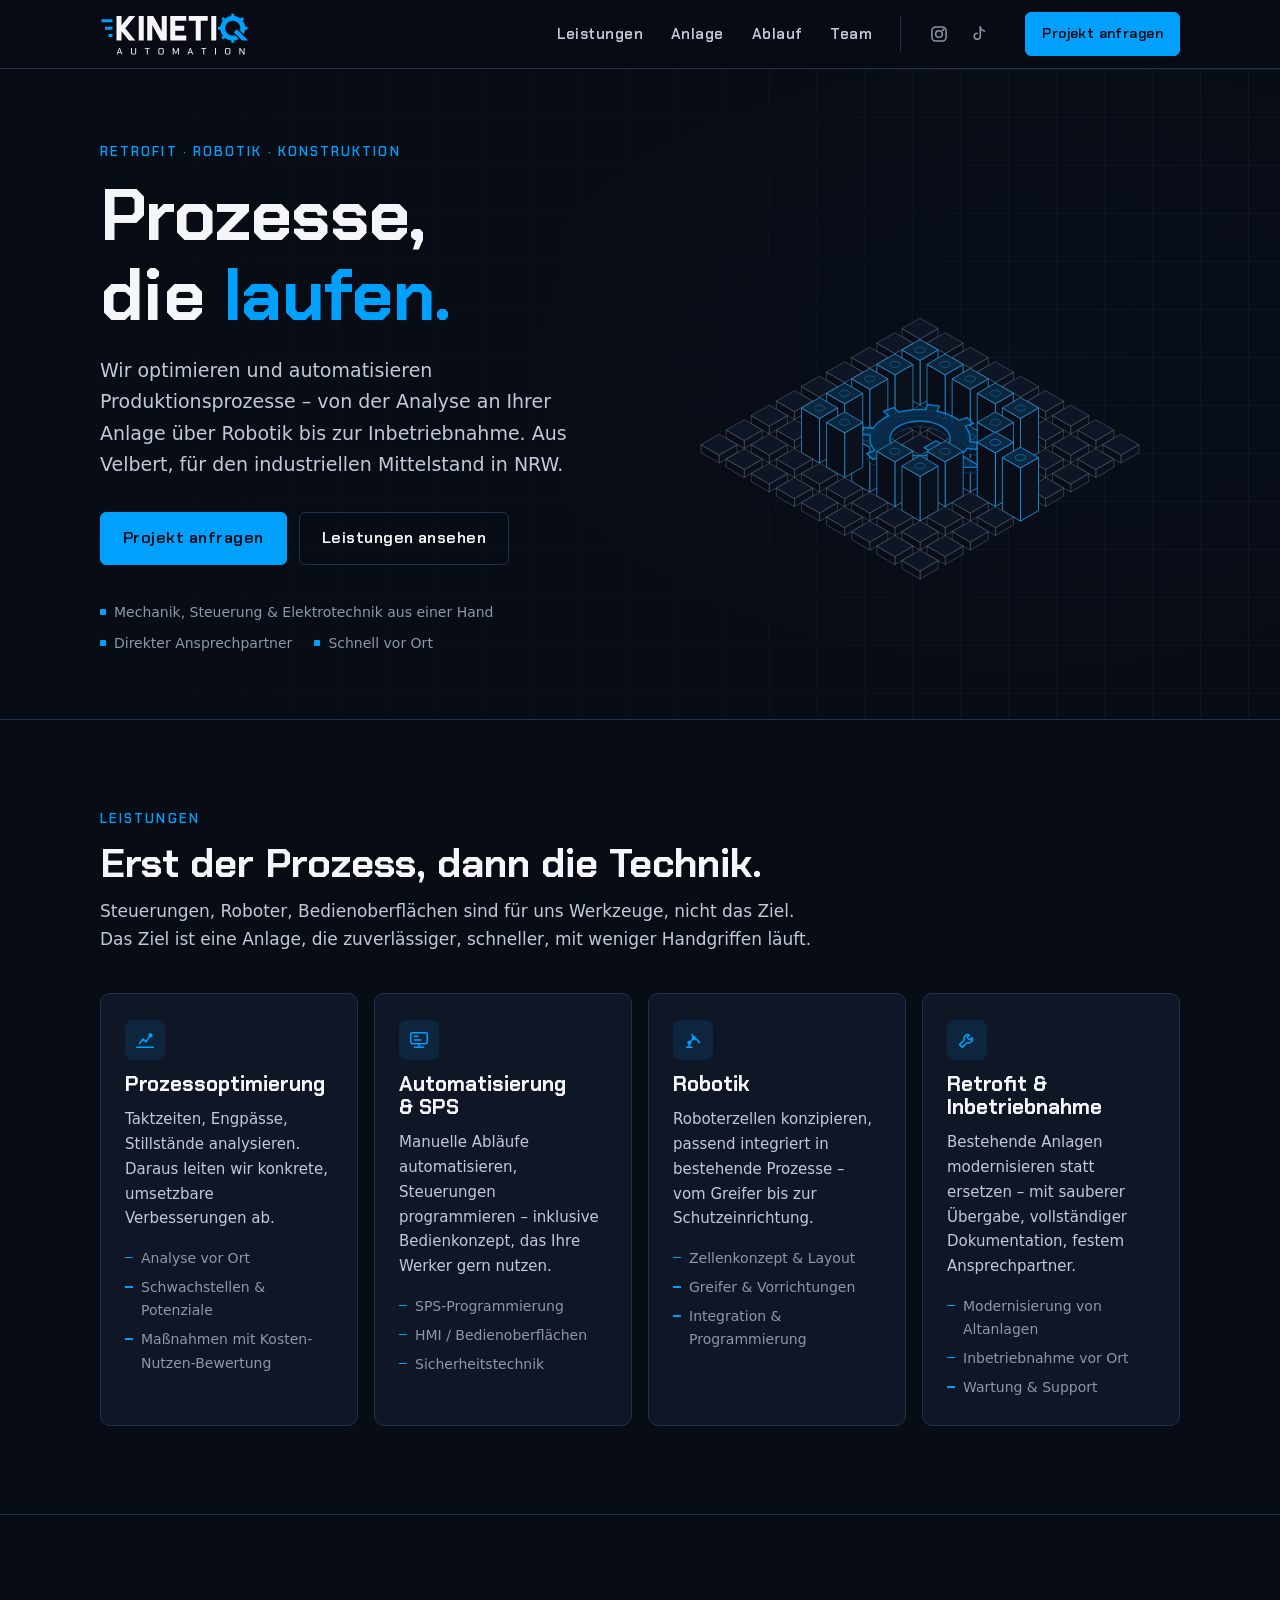
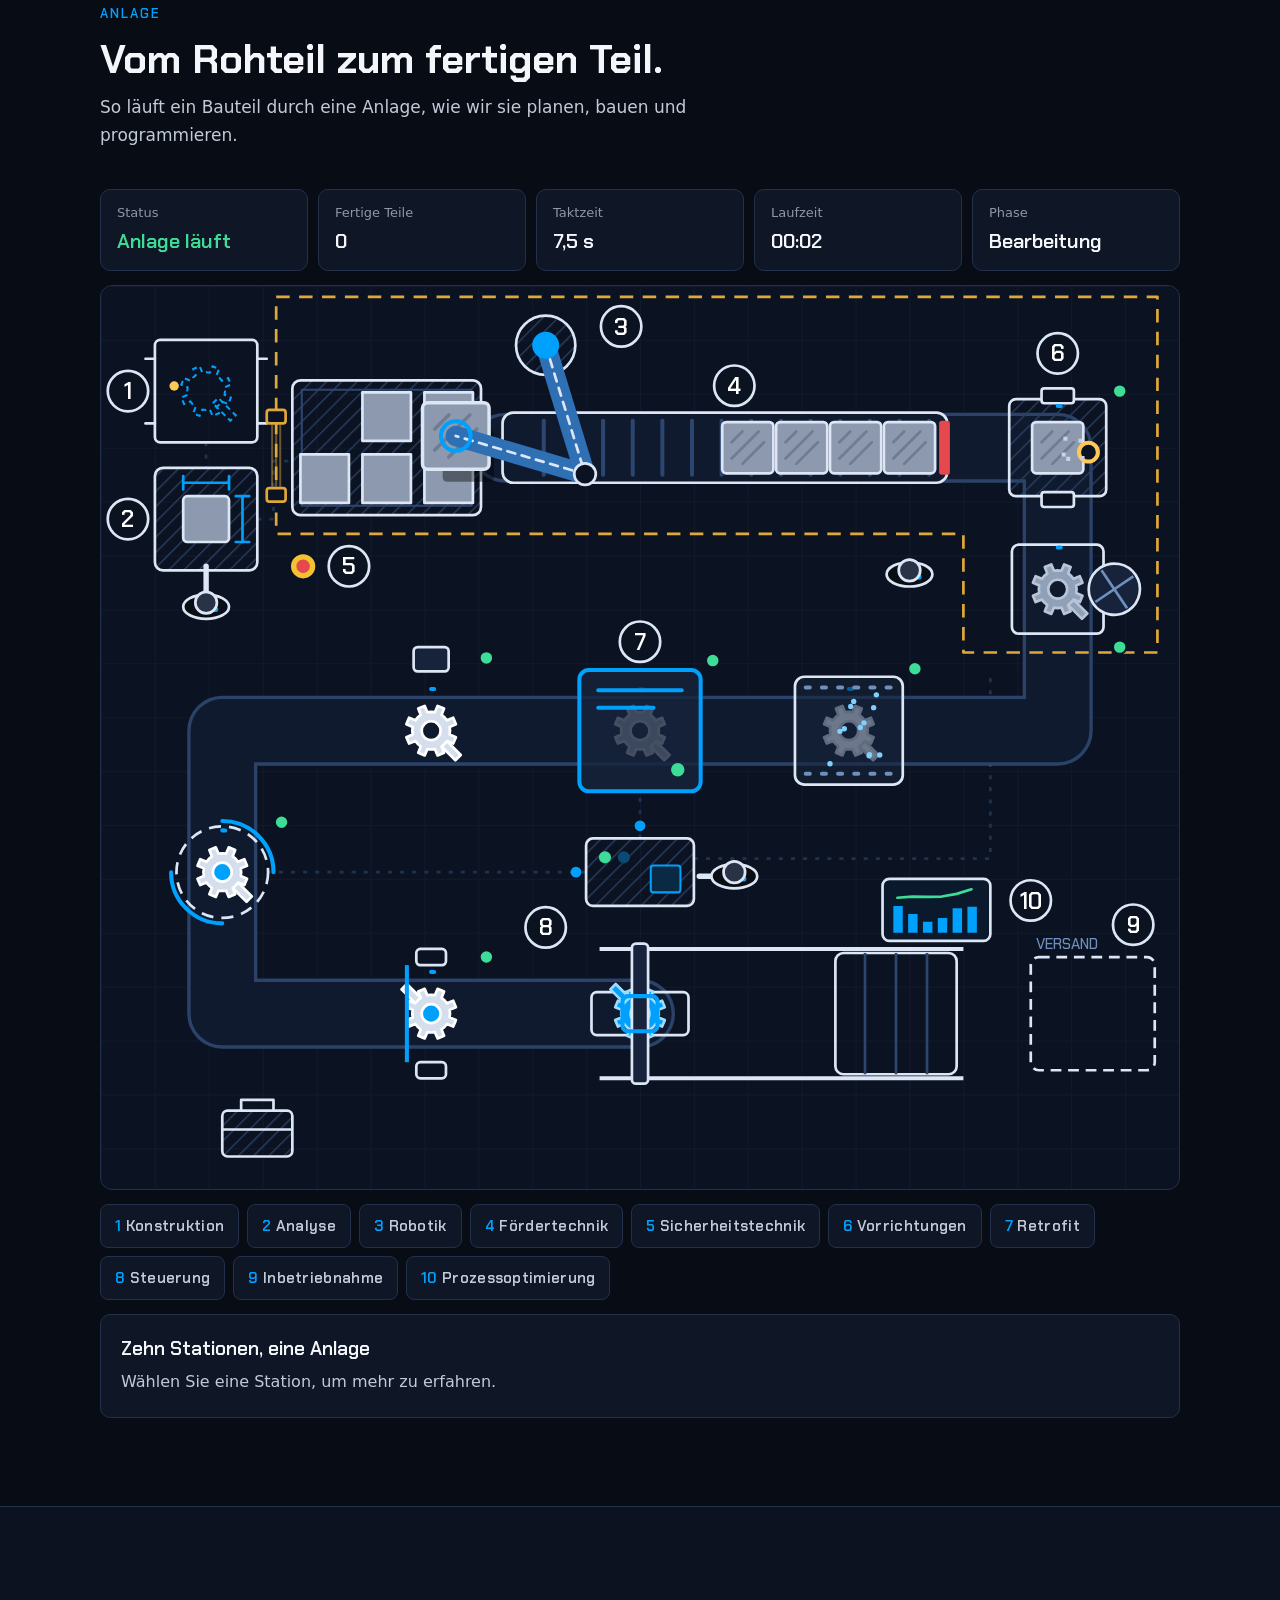
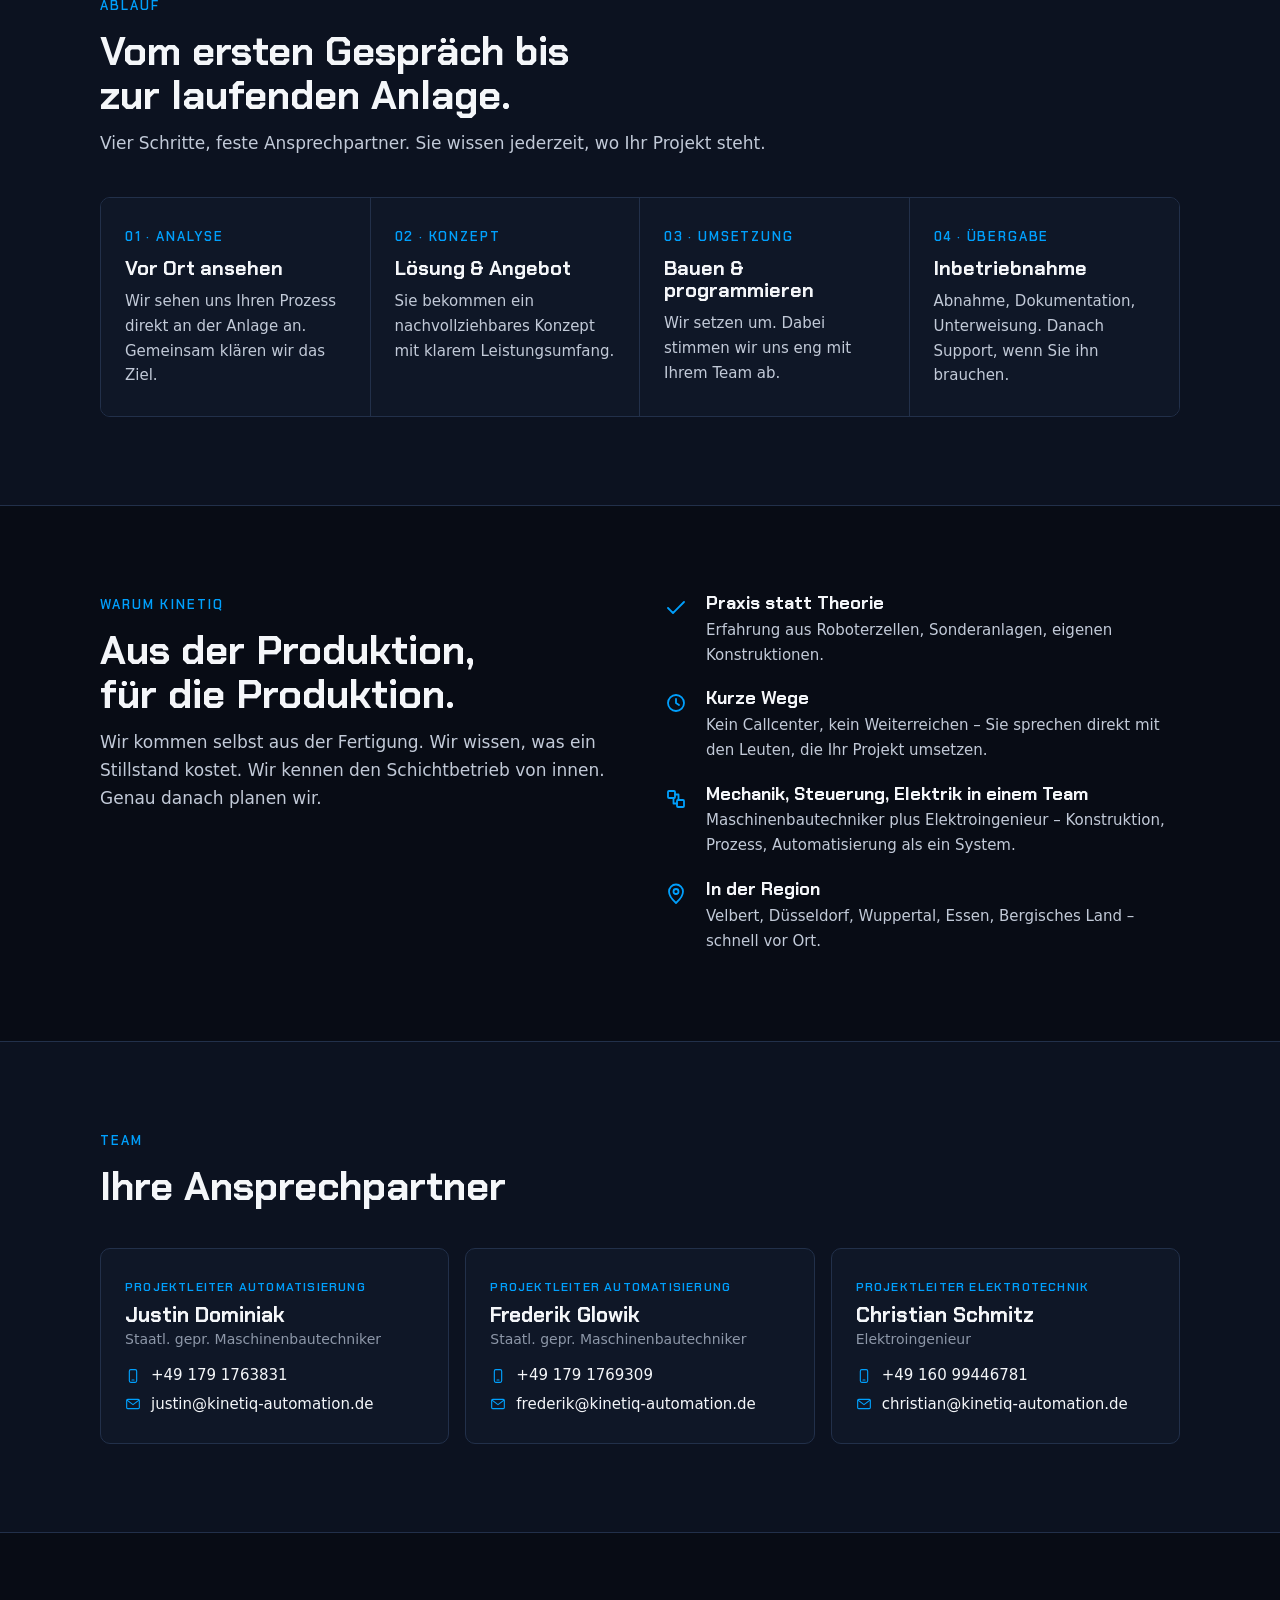
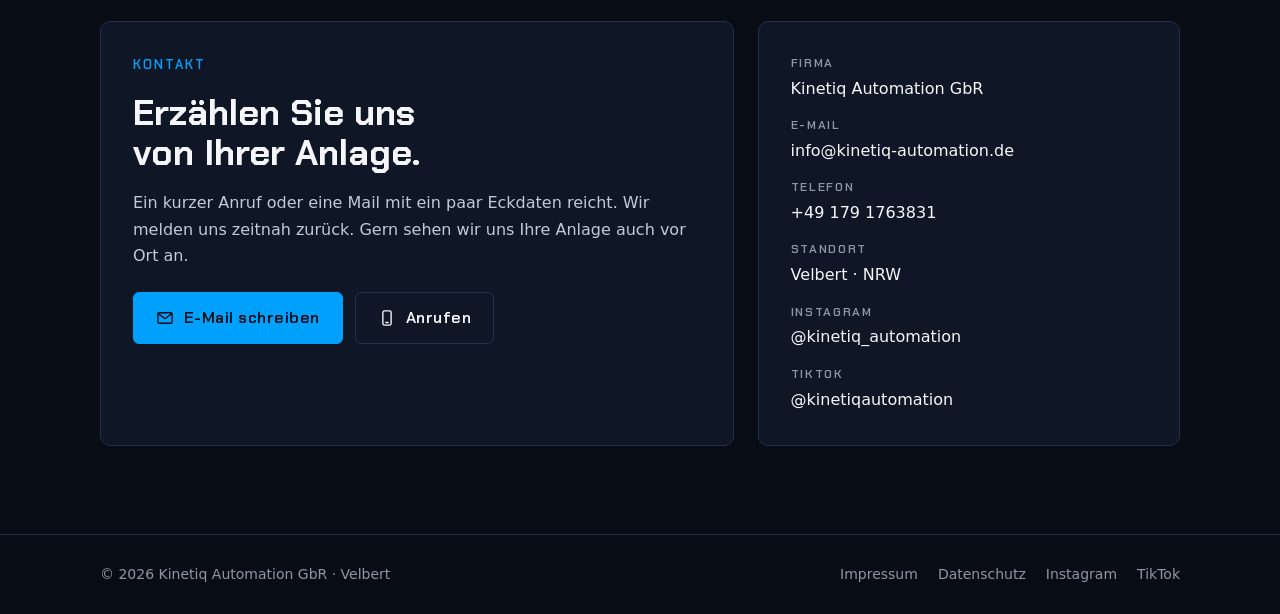
==== commit 457bd63a: "Abschnitt "Anlage" einbauen: animierte Taktstraße zwischen Leistungen und Ablauf Draufsicht einer Ta" ====
--- a/index.html
+++ b/index.html
@@ -93,6 +93,36 @@
 .card li{padding-left:16px;position:relative}
 .card li::before{content:"";position:absolute;left:0;top:.7em;width:8px;height:1.5px;background:var(--blau)}
 
+/* Anlage: Taktstraße als SVG-Animation, Anzeigen darüber, Stationen darunter */
+#anlage{border-top:1px solid var(--line)}
+.hud{display:grid;grid-template-columns:repeat(5,1fr);gap:10px;margin:0 0 14px}
+.hud div{background:var(--panel);border:1px solid var(--line);border-radius:10px;padding:12px 16px;display:grid;gap:2px;min-width:0}
+.hud dt{color:var(--grau);font-size:13px}
+.hud dd{margin:0;font-family:var(--display);font-weight:600;font-size:20px;font-variant-numeric:tabular-nums;white-space:nowrap}
+.hud .ok{color:#3DDC97}
+@media (max-width:760px){.hud{grid-template-columns:1fr 1fr;gap:8px}.hud div{padding:9px 14px}.hud dd{font-size:18px}.hud div:last-child{grid-column:1/-1}}
+.plan{background:#0B1322;border:1px solid var(--line);border-radius:12px;overflow:hidden}
+.plan svg{display:block;width:100%;height:auto}
+.plan:empty{display:none}
+@media (max-width:640px){.plan .bdg circle{r:21px}.plan .bdg text{font-size:25px;transform:translateY(3px)}.plan .sel{r:25px}}
+.stl{list-style:none;margin:14px 0 0;padding:0;display:grid;gap:14px;counter-reset:st}
+.stl li{counter-increment:st}
+.stl button{font:inherit;font-family:var(--display);font-weight:600;font-size:15px;letter-spacing:.02em;color:var(--lead);background:var(--panel);border:1px solid var(--line);border-radius:8px;min-height:44px;padding:0 14px;cursor:pointer;white-space:nowrap}
+.stl button::before{content:counter(st) " ";color:var(--blau)}
+.stl button:hover{border-color:var(--blau);color:#fff}
+.stl button:focus-visible{outline:3px solid var(--blau);outline-offset:2px}
+.stl button[aria-pressed=true]{background:var(--blau);border-color:var(--blau);color:var(--navy)}
+.stl button[aria-pressed=true]::before{color:var(--navy)}
+.stl h3{font-size:18px;margin:8px 0 2px}
+.stl p{color:var(--lead);font-size:15px}
+.an .stl{display:flex;flex-wrap:wrap;gap:8px}
+.an .stl h3,.an .stl p{display:none}
+.info{display:none;background:var(--panel);border:1px solid var(--line);border-radius:10px;padding:18px 20px;margin-top:14px;min-height:104px;gap:6px;align-content:start}
+.an .info{display:grid}
+.info strong{font-family:var(--display);font-weight:600;font-size:19px}
+.info span{color:var(--lead);font-size:16px;line-height:1.55}
+@media (max-width:520px){.an .stl{display:grid;grid-template-columns:1fr 1fr}.stl button{width:100%;white-space:normal;text-align:left;padding:8px 12px}}
+
 /* Ablauf */
 .steps{display:grid;grid-template-columns:repeat(auto-fit,minmax(min(100%,230px),1fr));gap:0;counter-reset:s;border:1px solid var(--line);border-radius:10px;overflow:hidden}
 .step{padding:28px 24px;display:grid;gap:10px;align-content:start;border-right:1px solid var(--line);background:var(--panel)}
@@ -150,7 +180,7 @@
   <div class="wrap">
     <a href="#start" aria-label="Kinetiq Automation – zum Seitenanfang"><img src="assets/img/logo.svg" alt="Kinetiq Automation" width="150" height="45"></a>
     <nav aria-label="Hauptmenü">
-      <span class="links"><a href="#leistungen">Leistungen</a><a href="#ablauf">Ablauf</a><a href="#team">Team</a></span>
+      <span class="links"><a href="#leistungen">Leistungen</a><a href="#anlage">Anlage</a><a href="#ablauf">Ablauf</a><a href="#team">Team</a></span>
       <span class="soc">
         <a href="https://www.instagram.com/kinetiq_automation/" rel="noopener" target="_blank" aria-label="Kinetiq Automation auf Instagram" title="Instagram"><svg viewBox="0 0 24 24" aria-hidden="true"><rect x="3.5" y="3.5" width="17" height="17" rx="4.5"/><circle cx="12" cy="12" r="4"/><circle cx="17.2" cy="6.8" r=".6" fill="currentColor"/></svg></a>
         <a href="https://www.tiktok.com/@kinetiqautomation" rel="noopener" target="_blank" aria-label="Kinetiq Automation auf TikTok" title="TikTok"><svg viewBox="0 0 24 24" aria-hidden="true"><path d="M13.5 3.5v11.2a3.6 3.6 0 1 1-3.6-3.6"/><path d="M13.5 3.5c.5 2.7 2.4 4.5 5.2 4.8"/></svg></a>
@@ -220,6 +250,38 @@
     </div>
   </section>
 
+  <section class="blk" id="anlage" aria-labelledby="h-an">
+    <div class="wrap">
+      <div class="head">
+        <p class="eyebrow">Anlage</p>
+        <h2 id="h-an">Vom Rohteil zum fertigen Teil.</h2>
+        <p>So läuft ein Bauteil durch eine Anlage, wie wir sie planen, bauen und programmieren.</p>
+      </div>
+      <dl class="hud" aria-hidden="true">
+        <div><dt>Status</dt><dd class="ok">Anlage läuft</dd></div>
+        <div><dt>Fertige Teile</dt><dd id="anl-stk">0</dd></div>
+        <div><dt>Taktzeit</dt><dd id="anl-takt">7,5 s</dd></div>
+        <div><dt>Laufzeit</dt><dd id="anl-laufzeit">00:00</dd></div>
+        <div><dt>Phase</dt><dd id="anl-phase">Transport</dd></div>
+      </dl>
+      <!-- Taktanlage in der Draufsicht, gezeichnet von assets/anlage.js -->
+      <div class="plan" id="anl-svg"></div>
+      <ol class="stl" id="anl-st">
+        <li data-p="20,78"><button type="button" aria-pressed="false">Konstruktion</button><h3>Erst der Plan</h3><p>Bevor Metall bewegt wird, entsteht die Lösung als Konstruktion.</p></li>
+        <li data-p="20,173"><button type="button" aria-pressed="false">Analyse</button><h3>Vor Ort messen</h3><p>Wir nehmen Bauteil und Prozess direkt an Ihrer Anlage auf.</p></li>
+        <li data-p="386,30"><button type="button" aria-pressed="false">Robotik</button><h3>Teile handhaben</h3><p>Der Roboter nimmt die Rohteile von der Platte und legt sie auf das Förderband. Greifer und Bahn passen zum Bauteil.</p></li>
+        <li data-p="470,74"><button type="button" aria-pressed="false">Fördertechnik</button><h3>Puffern und zuführen</h3><p>Das Stauförderband puffert die Teile und führt sie im Takt der Zelle zu.</p></li>
+        <li data-p="184,208"><button type="button" aria-pressed="false">Sicherheitstechnik</button><h3>Sicher von Anfang an</h3><p>Schutzzaun, Lichtgitter und Not-Halt gehören zur Zelle.</p></li>
+        <li data-p="710,50"><button type="button" aria-pressed="false">Vorrichtungen</button><h3>Fest gespannt, genau gefertigt</h3><p>Die Vorrichtung hält das Bauteil bei jedem Zyklus an derselben Stelle. Wir konstruieren Greifer und Vorrichtungen passend zum Teil.</p></li>
+        <li data-p="400,264"><button type="button" aria-pressed="false">Retrofit</button><h3>Bestand modernisieren</h3><p>Ihre vorhandene Maschine bekommt eine neue Steuerung und läuft weiter.</p></li>
+        <li data-p="330,476"><button type="button" aria-pressed="false">Steuerung</button><h3>SPS und Bedienung</h3><p>Die Steuerung verbindet alle Stationen. Die Bedienung bleibt einfach.</p></li>
+        <li data-p="766,474"><button type="button" aria-pressed="false">Inbetriebnahme</button><h3>Übergabe und Service</h3><p>Wir nehmen die Anlage mit Ihnen in Betrieb und unterweisen Ihr Team. Danach bleiben wir Ihr fester Ansprechpartner.</p></li>
+        <li data-p="690,456"><button type="button" aria-pressed="false">Prozessoptimierung</button><h3>Messen, auswerten, verbessern</h3><p>Wir werten Taktzeiten und Stillstände aus und leiten daraus umsetzbare Verbesserungen ab.</p></li>
+      </ol>
+      <div class="info" aria-live="polite"><strong id="anl-titel">Zehn Stationen, eine Anlage</strong><span id="anl-text">Wählen Sie eine Station, um mehr zu erfahren.</span></div>
+    </div>
+  </section>
+
   <section class="blk alt" id="ablauf" aria-labelledby="h-a">
     <div class="wrap">
       <div class="head">
@@ -327,5 +389,6 @@
 </footer>
 
 <script src="assets/feld.js" defer></script>
+<script src="assets/anlage.js" defer></script>
 </body>
 </html>
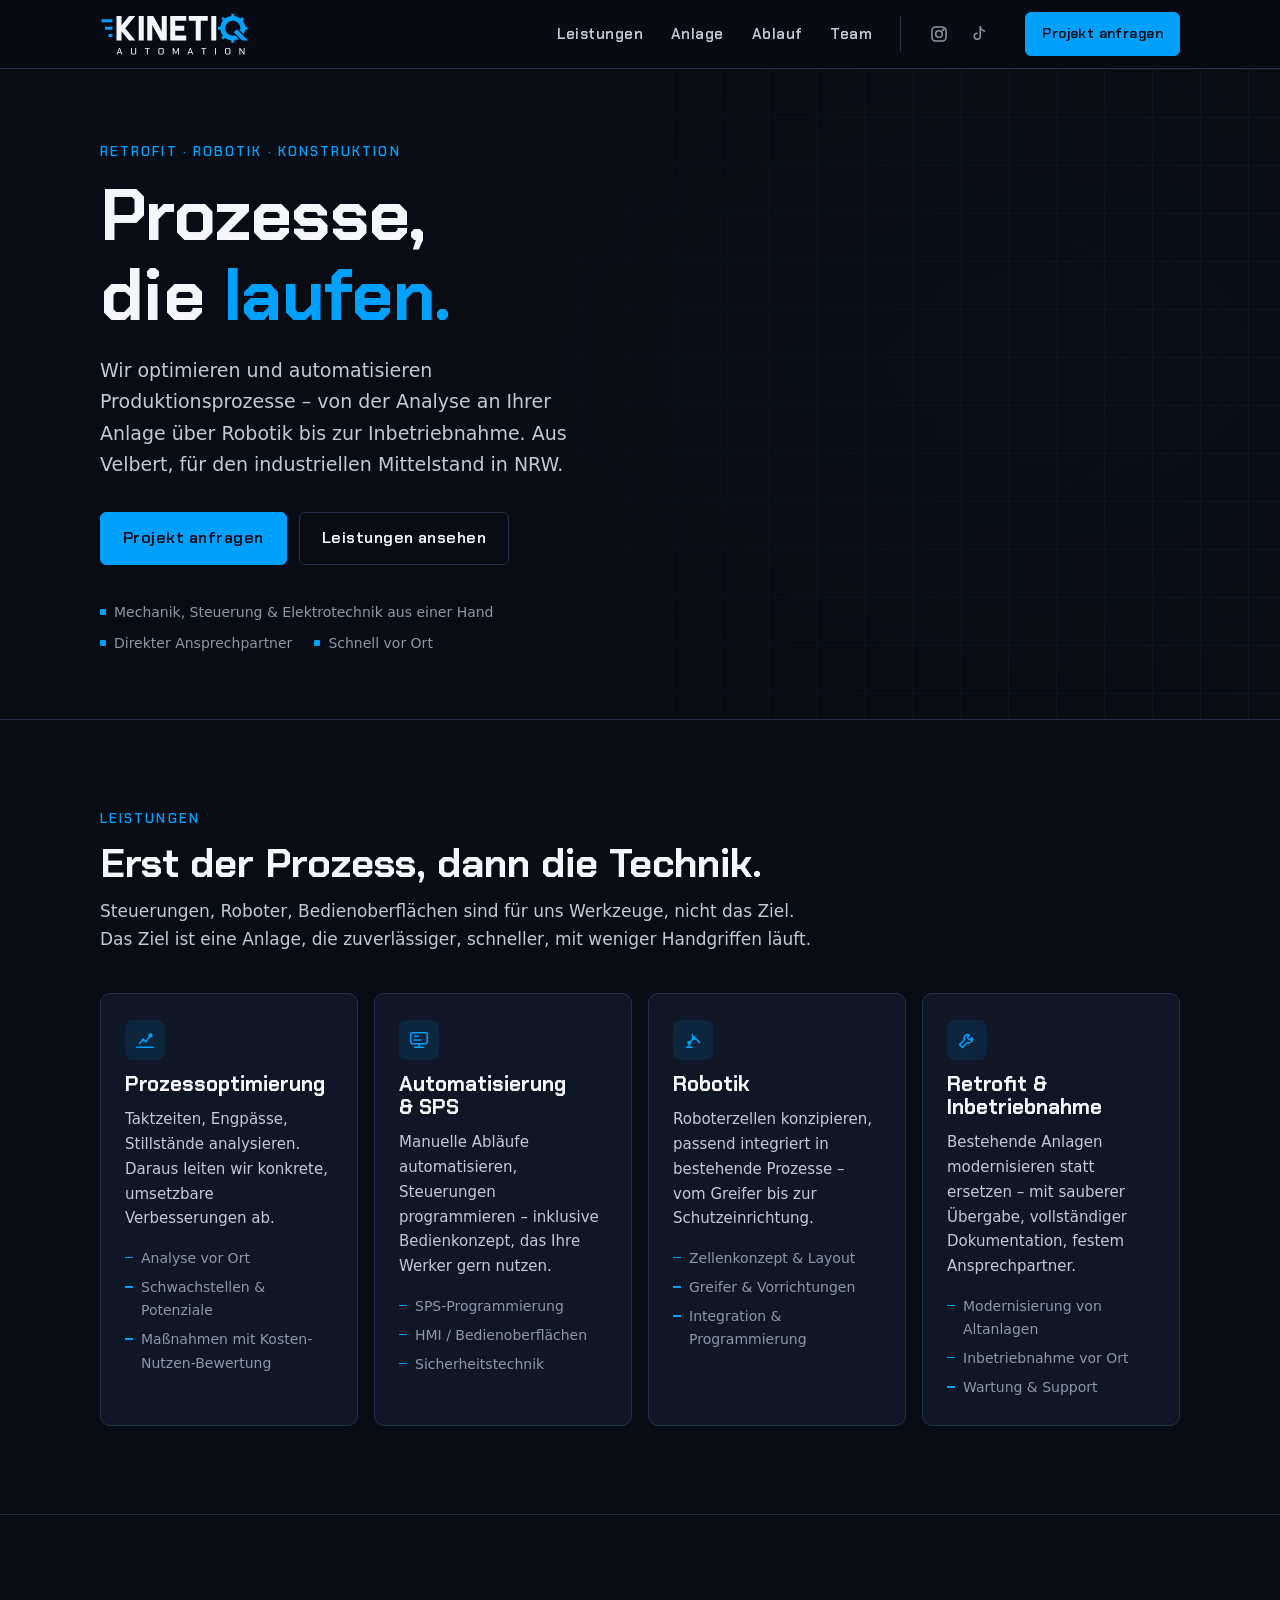
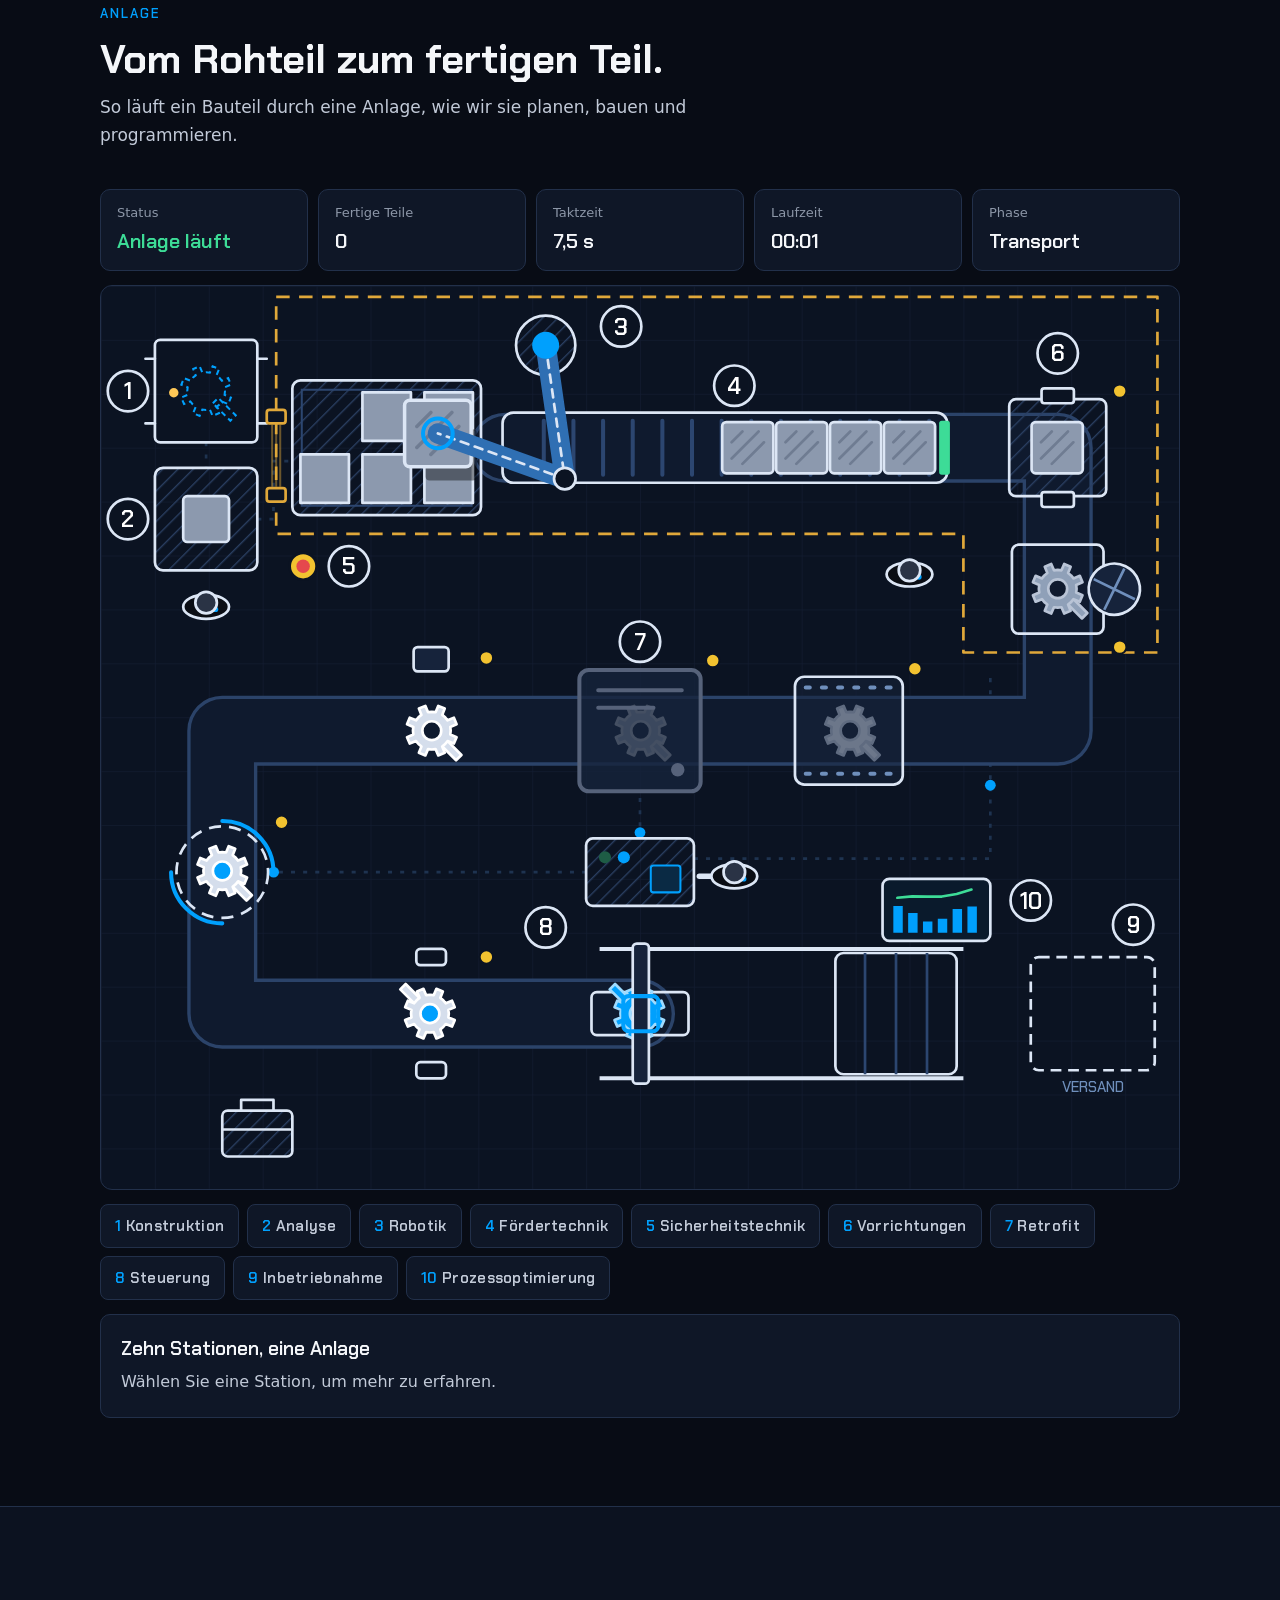
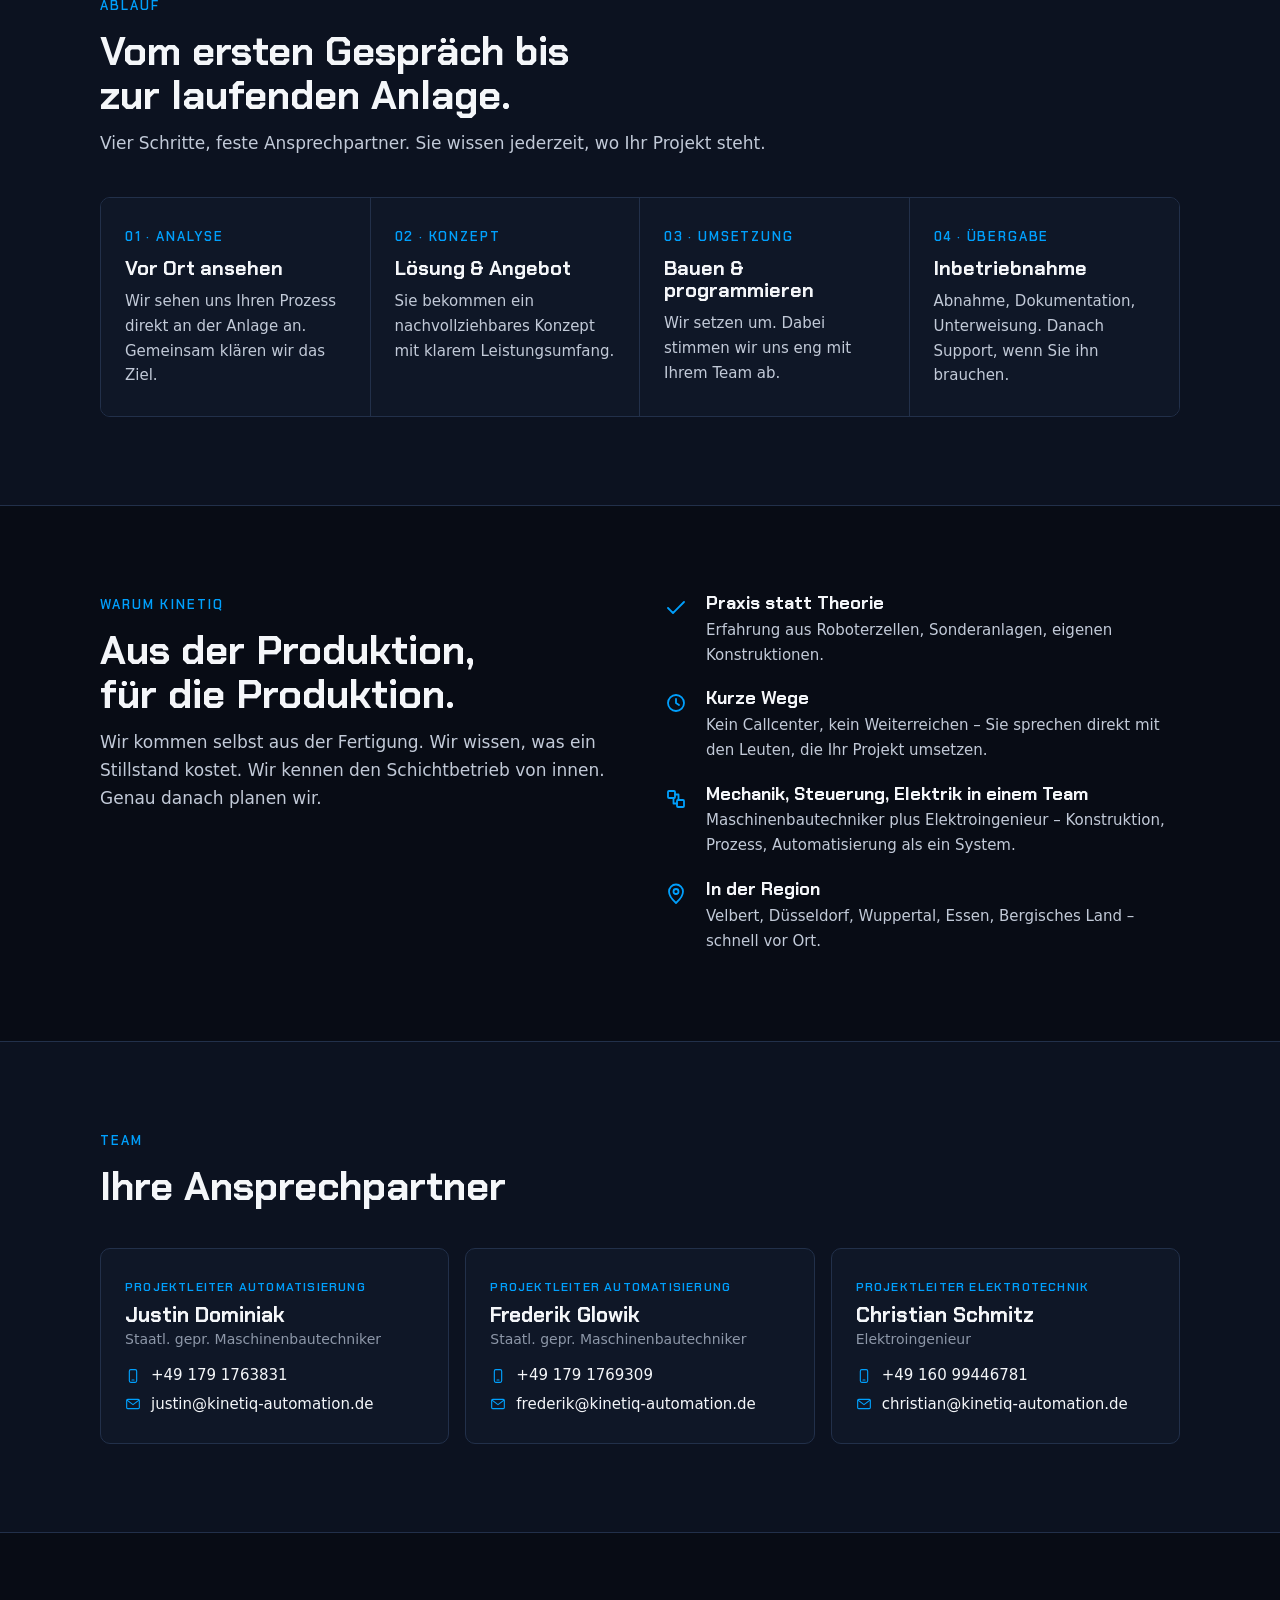
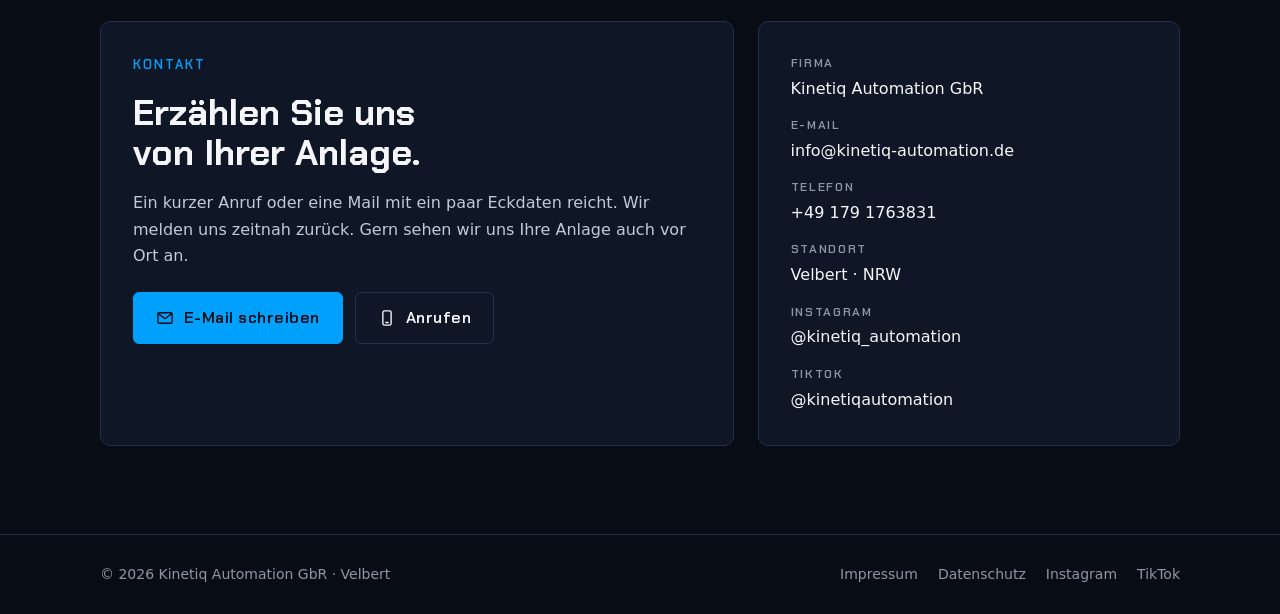
==== commit 4ab32c6c: "Anlage: Stationstexte auf Leistungen bezogen, Reiter-Raster und VERSAND-Beschriftung korrigiert Co-A" ====
--- a/index.html
+++ b/index.html
@@ -121,7 +121,7 @@
 .an .info{display:grid}
 .info strong{font-family:var(--display);font-weight:600;font-size:19px}
 .info span{color:var(--lead);font-size:16px;line-height:1.55}
-@media (max-width:520px){.an .stl{display:grid;grid-template-columns:1fr 1fr}.stl button{width:100%;white-space:normal;text-align:left;padding:8px 12px}}
+@media (max-width:520px){.an .stl{display:grid;grid-template-columns:1fr 1fr}.an .stl li:nth-child(5n){grid-column:1/-1}.stl button{width:100%;white-space:nowrap;text-align:left;padding:8px 12px}}
 
 /* Ablauf */
 .steps{display:grid;grid-template-columns:repeat(auto-fit,minmax(min(100%,230px),1fr));gap:0;counter-reset:s;border:1px solid var(--line);border-radius:10px;overflow:hidden}
@@ -267,16 +267,16 @@
       <!-- Taktanlage in der Draufsicht, gezeichnet von assets/anlage.js -->
       <div class="plan" id="anl-svg"></div>
       <ol class="stl" id="anl-st">
-        <li data-p="20,78"><button type="button" aria-pressed="false">Konstruktion</button><h3>Erst der Plan</h3><p>Bevor Metall bewegt wird, entsteht die Lösung als Konstruktion.</p></li>
-        <li data-p="20,173"><button type="button" aria-pressed="false">Analyse</button><h3>Vor Ort messen</h3><p>Wir nehmen Bauteil und Prozess direkt an Ihrer Anlage auf.</p></li>
-        <li data-p="386,30"><button type="button" aria-pressed="false">Robotik</button><h3>Teile handhaben</h3><p>Der Roboter nimmt die Rohteile von der Platte und legt sie auf das Förderband. Greifer und Bahn passen zum Bauteil.</p></li>
-        <li data-p="470,74"><button type="button" aria-pressed="false">Fördertechnik</button><h3>Puffern und zuführen</h3><p>Das Stauförderband puffert die Teile und führt sie im Takt der Zelle zu.</p></li>
-        <li data-p="184,208"><button type="button" aria-pressed="false">Sicherheitstechnik</button><h3>Sicher von Anfang an</h3><p>Schutzzaun, Lichtgitter und Not-Halt gehören zur Zelle.</p></li>
-        <li data-p="710,50"><button type="button" aria-pressed="false">Vorrichtungen</button><h3>Fest gespannt, genau gefertigt</h3><p>Die Vorrichtung hält das Bauteil bei jedem Zyklus an derselben Stelle. Wir konstruieren Greifer und Vorrichtungen passend zum Teil.</p></li>
-        <li data-p="400,264"><button type="button" aria-pressed="false">Retrofit</button><h3>Bestand modernisieren</h3><p>Ihre vorhandene Maschine bekommt eine neue Steuerung und läuft weiter.</p></li>
-        <li data-p="330,476"><button type="button" aria-pressed="false">Steuerung</button><h3>SPS und Bedienung</h3><p>Die Steuerung verbindet alle Stationen. Die Bedienung bleibt einfach.</p></li>
-        <li data-p="766,474"><button type="button" aria-pressed="false">Inbetriebnahme</button><h3>Übergabe und Service</h3><p>Wir nehmen die Anlage mit Ihnen in Betrieb und unterweisen Ihr Team. Danach bleiben wir Ihr fester Ansprechpartner.</p></li>
-        <li data-p="690,456"><button type="button" aria-pressed="false">Prozessoptimierung</button><h3>Messen, auswerten, verbessern</h3><p>Wir werten Taktzeiten und Stillstände aus und leiten daraus umsetzbare Verbesserungen ab.</p></li>
+        <li data-p="20,78"><button type="button" aria-pressed="false">Konstruktion</button><h3>Lösungen aus eigener Konstruktion</h3><p>Wir konstruieren Anlagen, Vorrichtungen und Sonderteile selbst im CAD. Sie sehen die Lösung, bevor das erste Teil gefertigt wird.</p></li>
+        <li data-p="20,173"><button type="button" aria-pressed="false">Analyse</button><h3>Prozess vor Ort aufnehmen</h3><p>Wir sehen uns Ihren Ablauf direkt an der Anlage an und messen Taktzeiten, Wege und Handgriffe. Daraus entsteht ein Konzept, das zu Ihrer Fertigung passt.</p></li>
+        <li data-p="386,30"><button type="button" aria-pressed="false">Robotik</button><h3>Roboterzellen planen und programmieren</h3><p>Wir planen Roboterzellen, die Teile aufnehmen, umsetzen und ablegen, und programmieren den Roboter. Greifer und Bewegungsablauf stimmen wir auf Ihr Bauteil ab.</p></li>
+        <li data-p="470,74"><button type="button" aria-pressed="false">Fördertechnik</button><h3>Teile im Takt bewegen</h3><p>Wir verketten Ihre Stationen mit Förderbändern, Puffern und Transfers. So kommt jedes Teil ohne Handarbeit zur richtigen Zeit an die nächste Station.</p></li>
+        <li data-p="184,208"><button type="button" aria-pressed="false">Sicherheitstechnik</button><h3>Sicherheit von Anfang an mitgeplant</h3><p>Schutzzaun, Lichtgitter und Not-Halt planen wir von Beginn an mit ein. So arbeitet Ihr Team sicher und die Anlage bleibt gut zugänglich.</p></li>
+        <li data-p="710,50"><button type="button" aria-pressed="false">Vorrichtungen</button><h3>Greifer und Vorrichtungen nach Maß</h3><p>Wir konstruieren Spannvorrichtungen und Greifer passend zu Ihrem Bauteil. Jedes Teil liegt bei jedem Zyklus an derselben Stelle, das sichert die Qualität.</p></li>
+        <li data-p="400,264"><button type="button" aria-pressed="false">Retrofit</button><h3>Alte Anlage, neuer Prozess</h3><p>Wir automatisieren Ihre vorhandenen Maschinen und machen aus alten Anlagen neue, automatisierte Prozesse. So sparen Sie sich die teure Neuanschaffung.</p></li>
+        <li data-p="330,476"><button type="button" aria-pressed="false">Steuerung</button><h3>SPS und Bedienung</h3><p>Wir programmieren die SPS, die alle Stationen verbindet, und gestalten die Bedienoberfläche dazu. Ihre Mitarbeiter bedienen die Anlage ohne lange Einarbeitung.</p></li>
+        <li data-p="766,474"><button type="button" aria-pressed="false">Inbetriebnahme</button><h3>Inbetriebnahme und Übergabe</h3><p>Wir nehmen die Anlage bei Ihnen vor Ort in Betrieb, unterweisen Ihr Team und übergeben die Dokumentation. Danach bleiben wir Ihr fester Ansprechpartner.</p></li>
+        <li data-p="690,456"><button type="button" aria-pressed="false">Prozessoptimierung</button><h3>Messen, auswerten, verbessern</h3><p>Wir werten Taktzeiten, Engpässe und Stillstände Ihrer laufenden Fertigung aus. Daraus leiten wir konkrete Verbesserungen ab, mit Kosten und Nutzen.</p></li>
       </ol>
       <div class="info" aria-live="polite"><strong id="anl-titel">Zehn Stationen, eine Anlage</strong><span id="anl-text">Wählen Sie eine Station, um mehr zu erfahren.</span></div>
     </div>
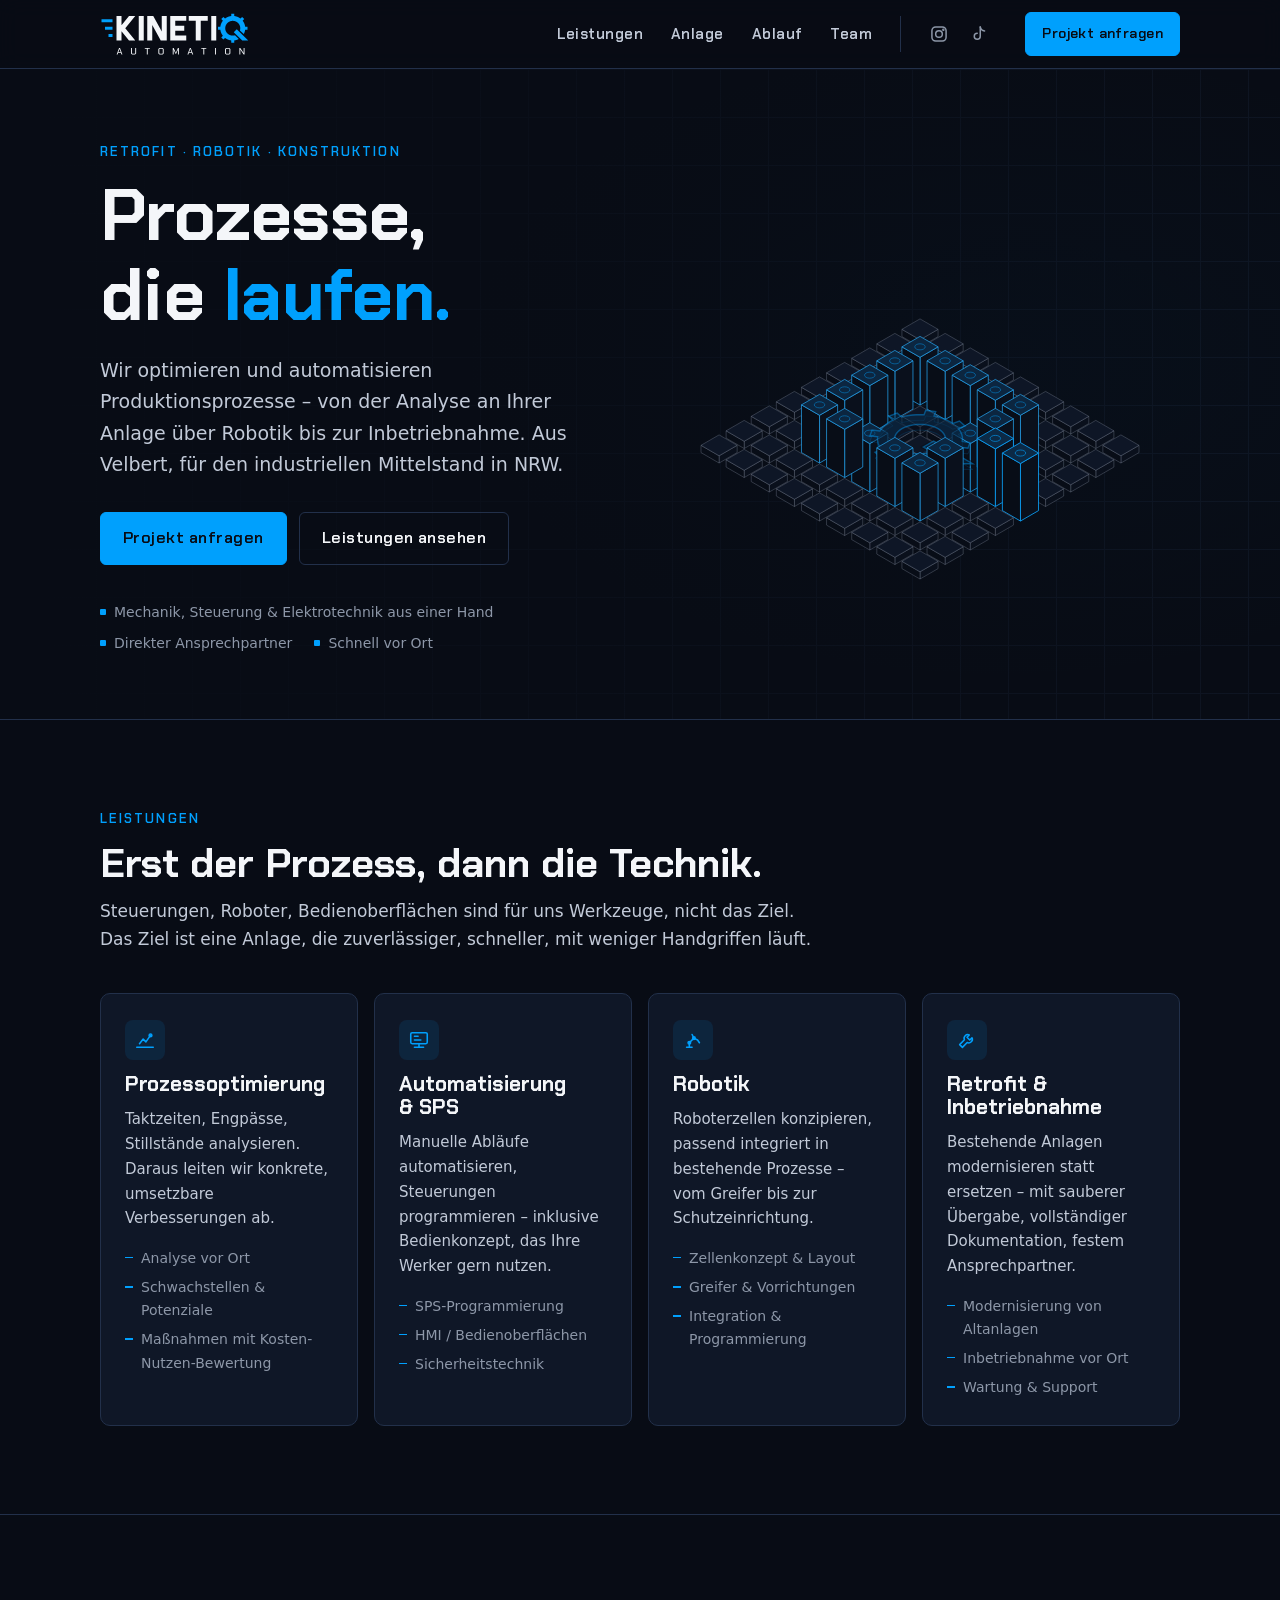
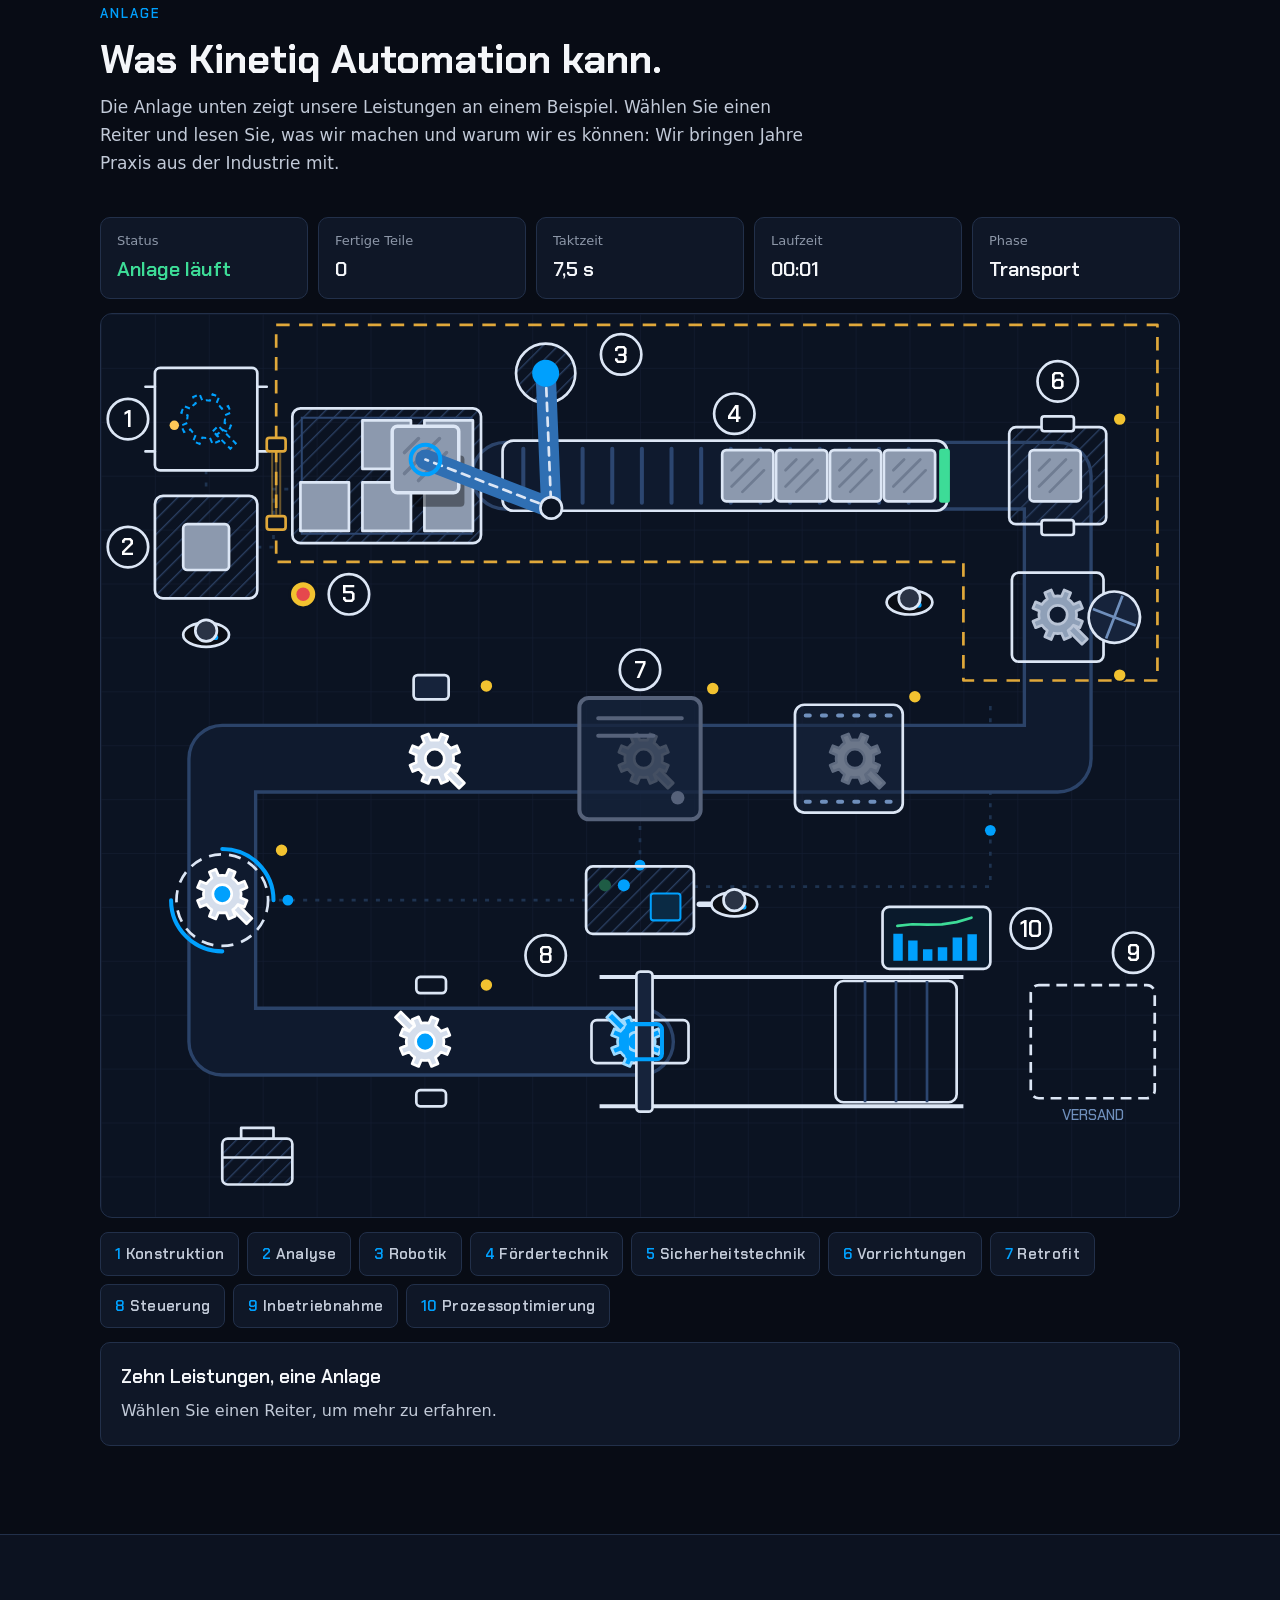
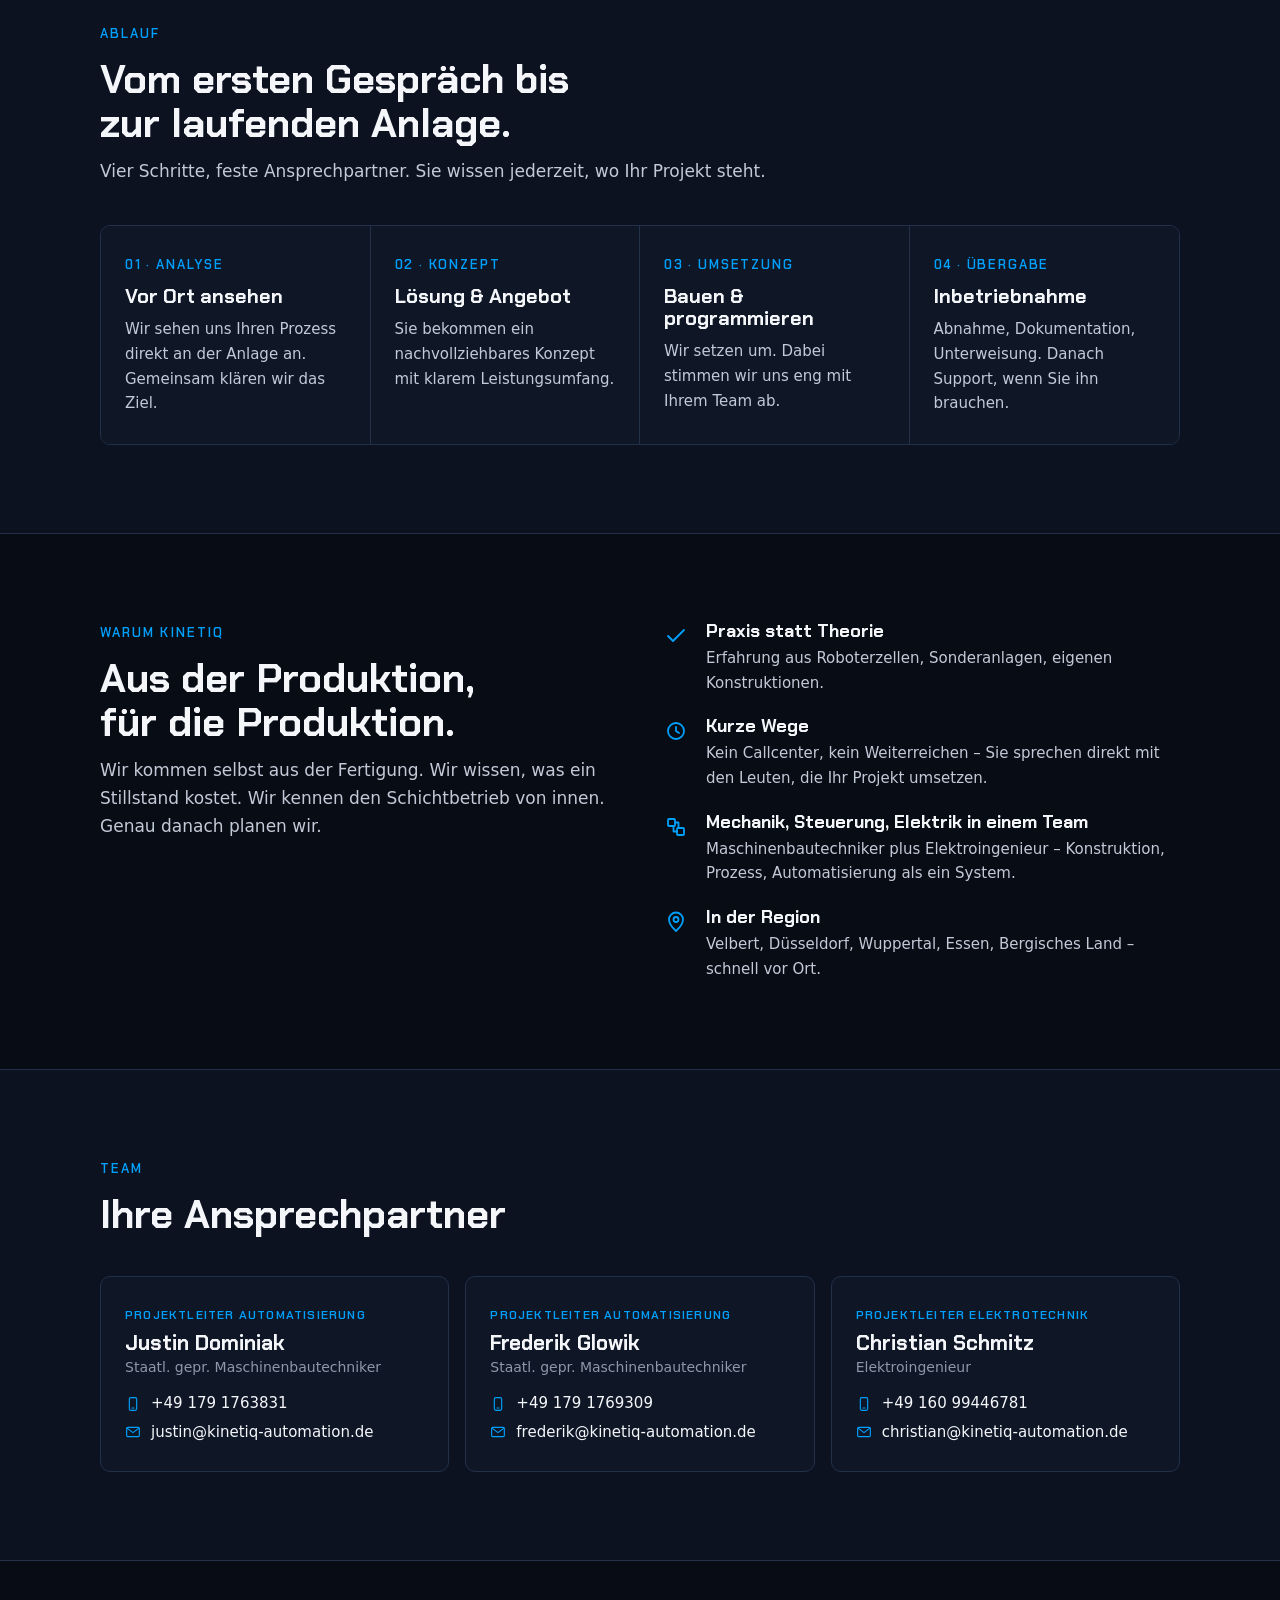
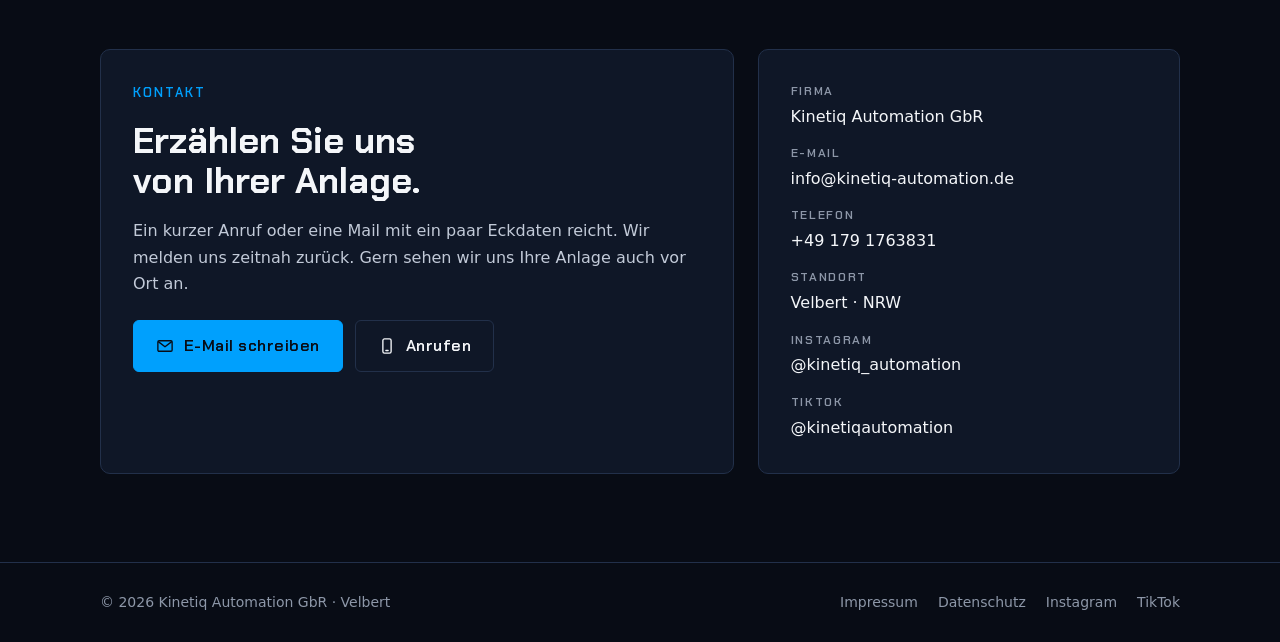
==== commit da1eabe0: "Anlage: Einleitung und Reitertexte neu (Leistung als Überschrift, Praxisbezug) Co-Authored-By: Claud" ====
--- a/index.html
+++ b/index.html
@@ -254,8 +254,8 @@
     <div class="wrap">
       <div class="head">
         <p class="eyebrow">Anlage</p>
-        <h2 id="h-an">Vom Rohteil zum fertigen Teil.</h2>
-        <p>So läuft ein Bauteil durch eine Anlage, wie wir sie planen, bauen und programmieren.</p>
+        <h2 id="h-an">Was Kinetiq Automation kann.</h2>
+        <p>Die Anlage unten zeigt unsere Leistungen an einem Beispiel. Wählen Sie einen Reiter und lesen Sie, was wir machen und warum wir es können: Wir bringen Jahre Praxis aus der Industrie mit.</p>
       </div>
       <dl class="hud" aria-hidden="true">
         <div><dt>Status</dt><dd class="ok">Anlage läuft</dd></div>
@@ -267,18 +267,18 @@
       <!-- Taktanlage in der Draufsicht, gezeichnet von assets/anlage.js -->
       <div class="plan" id="anl-svg"></div>
       <ol class="stl" id="anl-st">
-        <li data-p="20,78"><button type="button" aria-pressed="false">Konstruktion</button><h3>Lösungen aus eigener Konstruktion</h3><p>Wir konstruieren Anlagen, Vorrichtungen und Sonderteile selbst im CAD. Sie sehen die Lösung, bevor das erste Teil gefertigt wird.</p></li>
-        <li data-p="20,173"><button type="button" aria-pressed="false">Analyse</button><h3>Prozess vor Ort aufnehmen</h3><p>Wir sehen uns Ihren Ablauf direkt an der Anlage an und messen Taktzeiten, Wege und Handgriffe. Daraus entsteht ein Konzept, das zu Ihrer Fertigung passt.</p></li>
-        <li data-p="386,30"><button type="button" aria-pressed="false">Robotik</button><h3>Roboterzellen planen und programmieren</h3><p>Wir planen Roboterzellen, die Teile aufnehmen, umsetzen und ablegen, und programmieren den Roboter. Greifer und Bewegungsablauf stimmen wir auf Ihr Bauteil ab.</p></li>
-        <li data-p="470,74"><button type="button" aria-pressed="false">Fördertechnik</button><h3>Teile im Takt bewegen</h3><p>Wir verketten Ihre Stationen mit Förderbändern, Puffern und Transfers. So kommt jedes Teil ohne Handarbeit zur richtigen Zeit an die nächste Station.</p></li>
-        <li data-p="184,208"><button type="button" aria-pressed="false">Sicherheitstechnik</button><h3>Sicherheit von Anfang an mitgeplant</h3><p>Schutzzaun, Lichtgitter und Not-Halt planen wir von Beginn an mit ein. So arbeitet Ihr Team sicher und die Anlage bleibt gut zugänglich.</p></li>
-        <li data-p="710,50"><button type="button" aria-pressed="false">Vorrichtungen</button><h3>Greifer und Vorrichtungen nach Maß</h3><p>Wir konstruieren Spannvorrichtungen und Greifer passend zu Ihrem Bauteil. Jedes Teil liegt bei jedem Zyklus an derselben Stelle, das sichert die Qualität.</p></li>
-        <li data-p="400,264"><button type="button" aria-pressed="false">Retrofit</button><h3>Alte Anlage, neuer Prozess</h3><p>Wir automatisieren Ihre vorhandenen Maschinen und machen aus alten Anlagen neue, automatisierte Prozesse. So sparen Sie sich die teure Neuanschaffung.</p></li>
-        <li data-p="330,476"><button type="button" aria-pressed="false">Steuerung</button><h3>SPS und Bedienung</h3><p>Wir programmieren die SPS, die alle Stationen verbindet, und gestalten die Bedienoberfläche dazu. Ihre Mitarbeiter bedienen die Anlage ohne lange Einarbeitung.</p></li>
-        <li data-p="766,474"><button type="button" aria-pressed="false">Inbetriebnahme</button><h3>Inbetriebnahme und Übergabe</h3><p>Wir nehmen die Anlage bei Ihnen vor Ort in Betrieb, unterweisen Ihr Team und übergeben die Dokumentation. Danach bleiben wir Ihr fester Ansprechpartner.</p></li>
-        <li data-p="690,456"><button type="button" aria-pressed="false">Prozessoptimierung</button><h3>Messen, auswerten, verbessern</h3><p>Wir werten Taktzeiten, Engpässe und Stillstände Ihrer laufenden Fertigung aus. Daraus leiten wir konkrete Verbesserungen ab, mit Kosten und Nutzen.</p></li>
+        <li data-p="20,78"><button type="button" aria-pressed="false">Konstruktion</button><h3>Konstruktion</h3><p>Wir konstruieren Anlagen, Vorrichtungen und Sonderteile selbst. Weil wir jahrelang in der Fertigung gearbeitet haben, wissen wir, was sich später bauen, bedienen und warten lässt.</p></li>
+        <li data-p="20,173"><button type="button" aria-pressed="false">Analyse</button><h3>Analyse</h3><p>Wir nehmen Ihren Ablauf direkt an der Anlage auf und messen Taktzeiten, Wege und Handgriffe. Aus der Praxis wissen wir, wo in einer Fertigung Zeit und Geld verloren gehen.</p></li>
+        <li data-p="386,30"><button type="button" aria-pressed="false">Robotik</button><h3>Robotik</h3><p>Wir planen Roboterzellen und programmieren den Roboter, vom Greifer bis zum Bewegungsablauf. Wir haben selbst an Roboterzellen in der Industrie gearbeitet und wissen, worauf es im Schichtbetrieb ankommt.</p></li>
+        <li data-p="470,74"><button type="button" aria-pressed="false">Fördertechnik</button><h3>Fördertechnik</h3><p>Wir verketten Ihre Stationen mit Förderbändern, Puffern und Transfers, damit jedes Teil ohne Handarbeit weiterläuft. Aus der Produktion kennen wir die Stellen, an denen sich Teile stauen oder fehlen.</p></li>
+        <li data-p="184,208"><button type="button" aria-pressed="false">Sicherheitstechnik</button><h3>Sicherheitstechnik</h3><p>Schutzzaun, Lichtgitter und Not-Halt planen wir von Beginn an mit ein. Wir haben selbst an solchen Anlagen gestanden und wissen: Sicherheit funktioniert nur, wenn sie die Arbeit nicht behindert.</p></li>
+        <li data-p="710,50"><button type="button" aria-pressed="false">Vorrichtungen</button><h3>Vorrichtungen</h3><p>Wir konstruieren Spannvorrichtungen und Greifer passend zu Ihrem Bauteil. Aus der Fertigung wissen wir, dass eine Vorrichtung nur dann gut ist, wenn sie sich schnell bestücken lässt und jedes Teil gleich liegt.</p></li>
+        <li data-p="400,264"><button type="button" aria-pressed="false">Retrofit</button><h3>Retrofit</h3><p>Wir automatisieren Ihre vorhandenen Maschinen und machen aus alten Anlagen neue, automatisierte Prozesse. Das spart die teure Neuanschaffung. Ältere Anlagen kennen wir aus der Instandhaltung und wissen, was sich zu erhalten lohnt.</p></li>
+        <li data-p="330,476"><button type="button" aria-pressed="false">Steuerung</button><h3>Steuerung</h3><p>Wir programmieren die SPS, die alle Stationen verbindet, und gestalten die Bedienoberfläche dazu. Weil wir den Alltag an der Maschine kennen, bauen wir Bedienungen, die Ihre Mitarbeiter ohne lange Einarbeitung nutzen.</p></li>
+        <li data-p="766,474"><button type="button" aria-pressed="false">Inbetriebnahme</button><h3>Inbetriebnahme</h3><p>Wir nehmen die Anlage bei Ihnen vor Ort in Betrieb und unterweisen Ihr Team. Wir wissen aus eigener Erfahrung, was ein Stillstand kostet. Deshalb bleiben wir nach der Übergabe Ihr fester Ansprechpartner.</p></li>
+        <li data-p="690,456"><button type="button" aria-pressed="false">Prozessoptimierung</button><h3>Prozessoptimierung</h3><p>Wir werten Taktzeiten, Engpässe und Stillstände Ihrer laufenden Fertigung aus und leiten daraus konkrete Verbesserungen ab. Das haben wir über Jahre in der Prozesstechnik der Industrie gelernt.</p></li>
       </ol>
-      <div class="info" aria-live="polite"><strong id="anl-titel">Zehn Stationen, eine Anlage</strong><span id="anl-text">Wählen Sie eine Station, um mehr zu erfahren.</span></div>
+      <div class="info" aria-live="polite"><strong id="anl-titel">Zehn Leistungen, eine Anlage</strong><span id="anl-text">Wählen Sie einen Reiter, um mehr zu erfahren.</span></div>
     </div>
   </section>
 
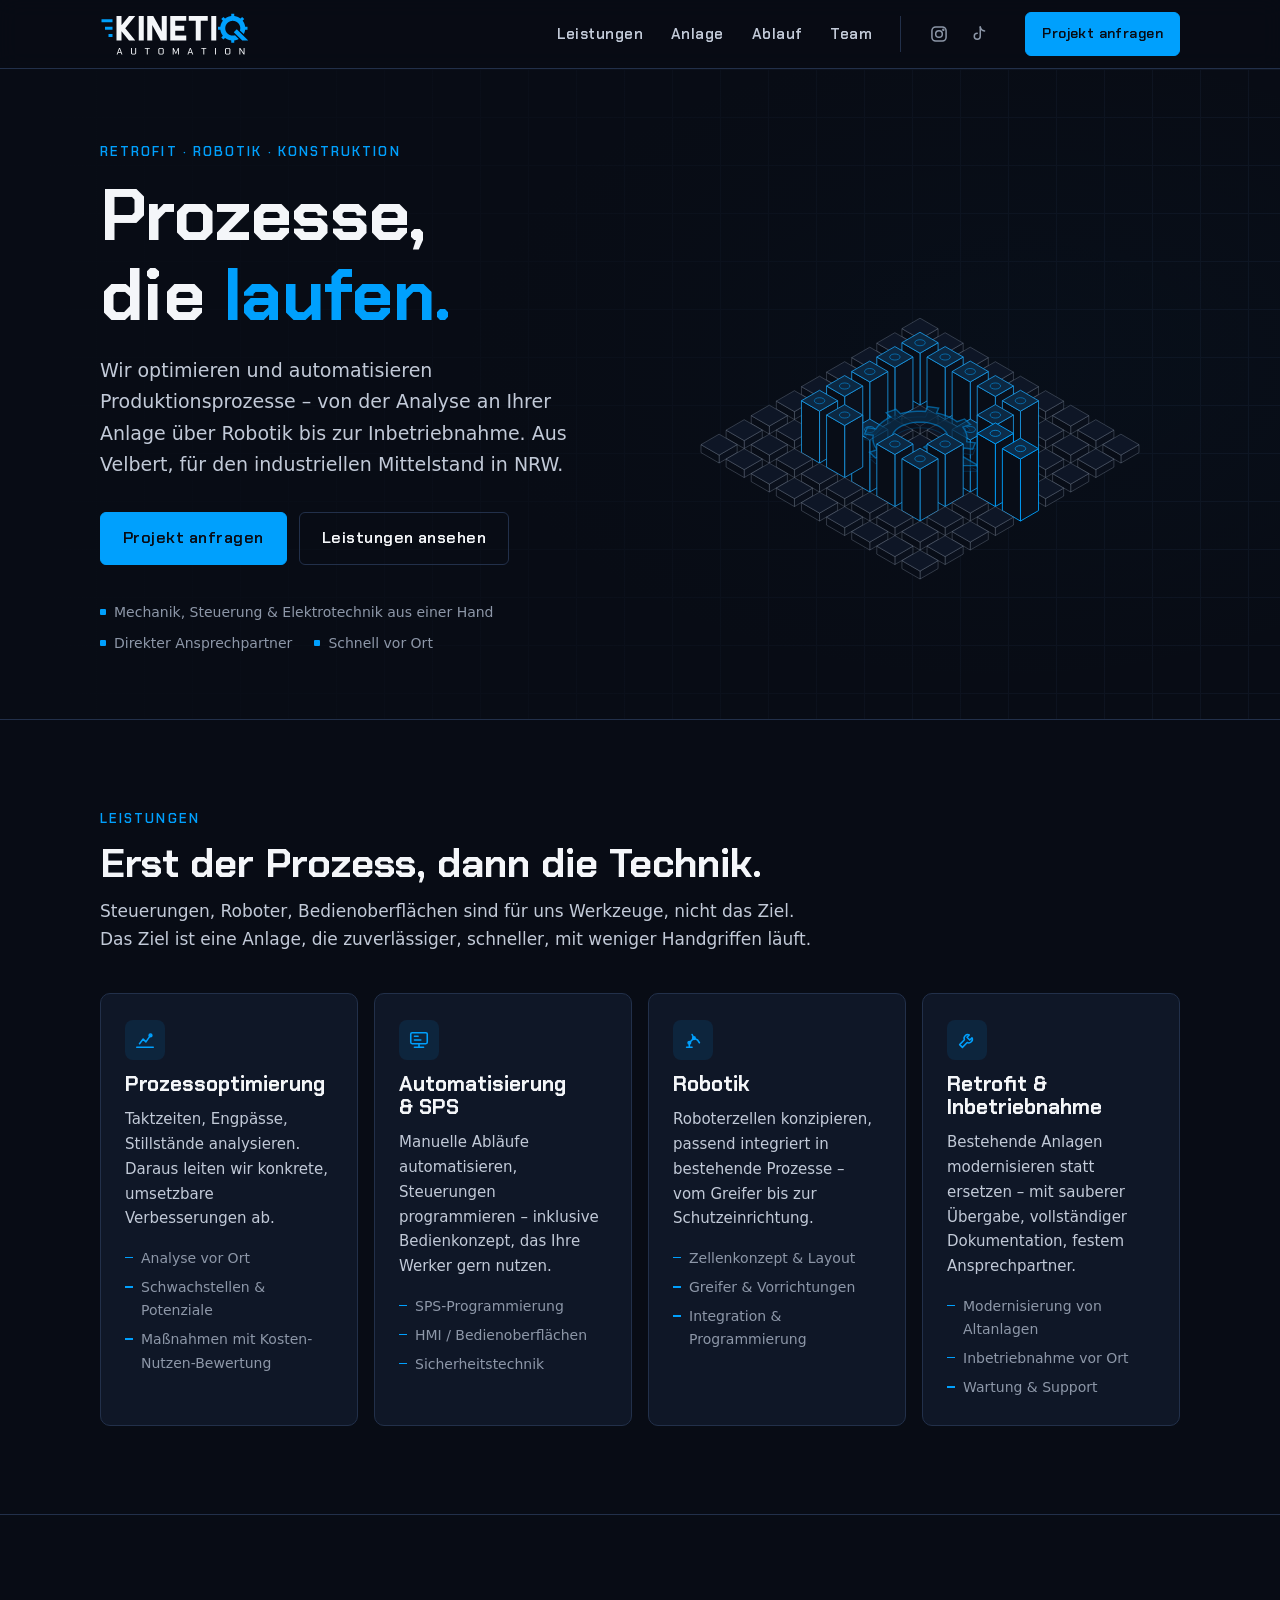
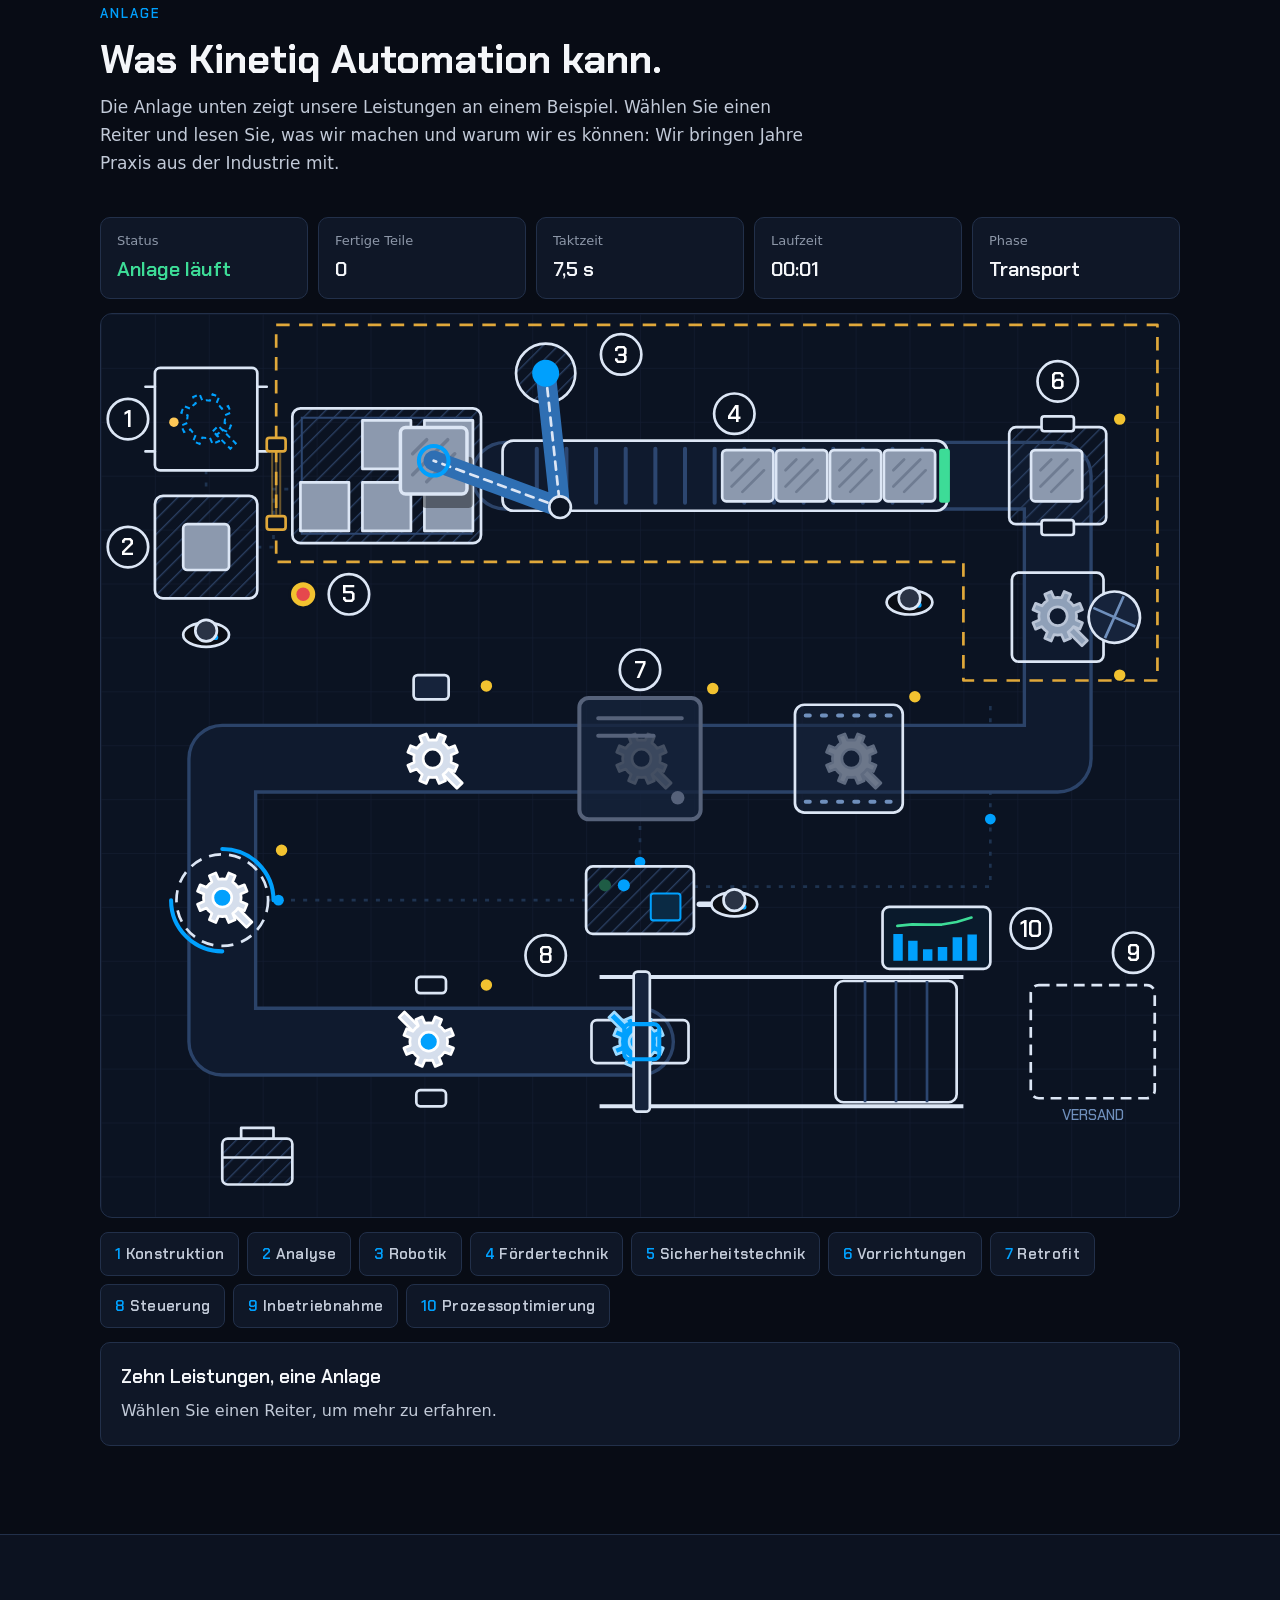
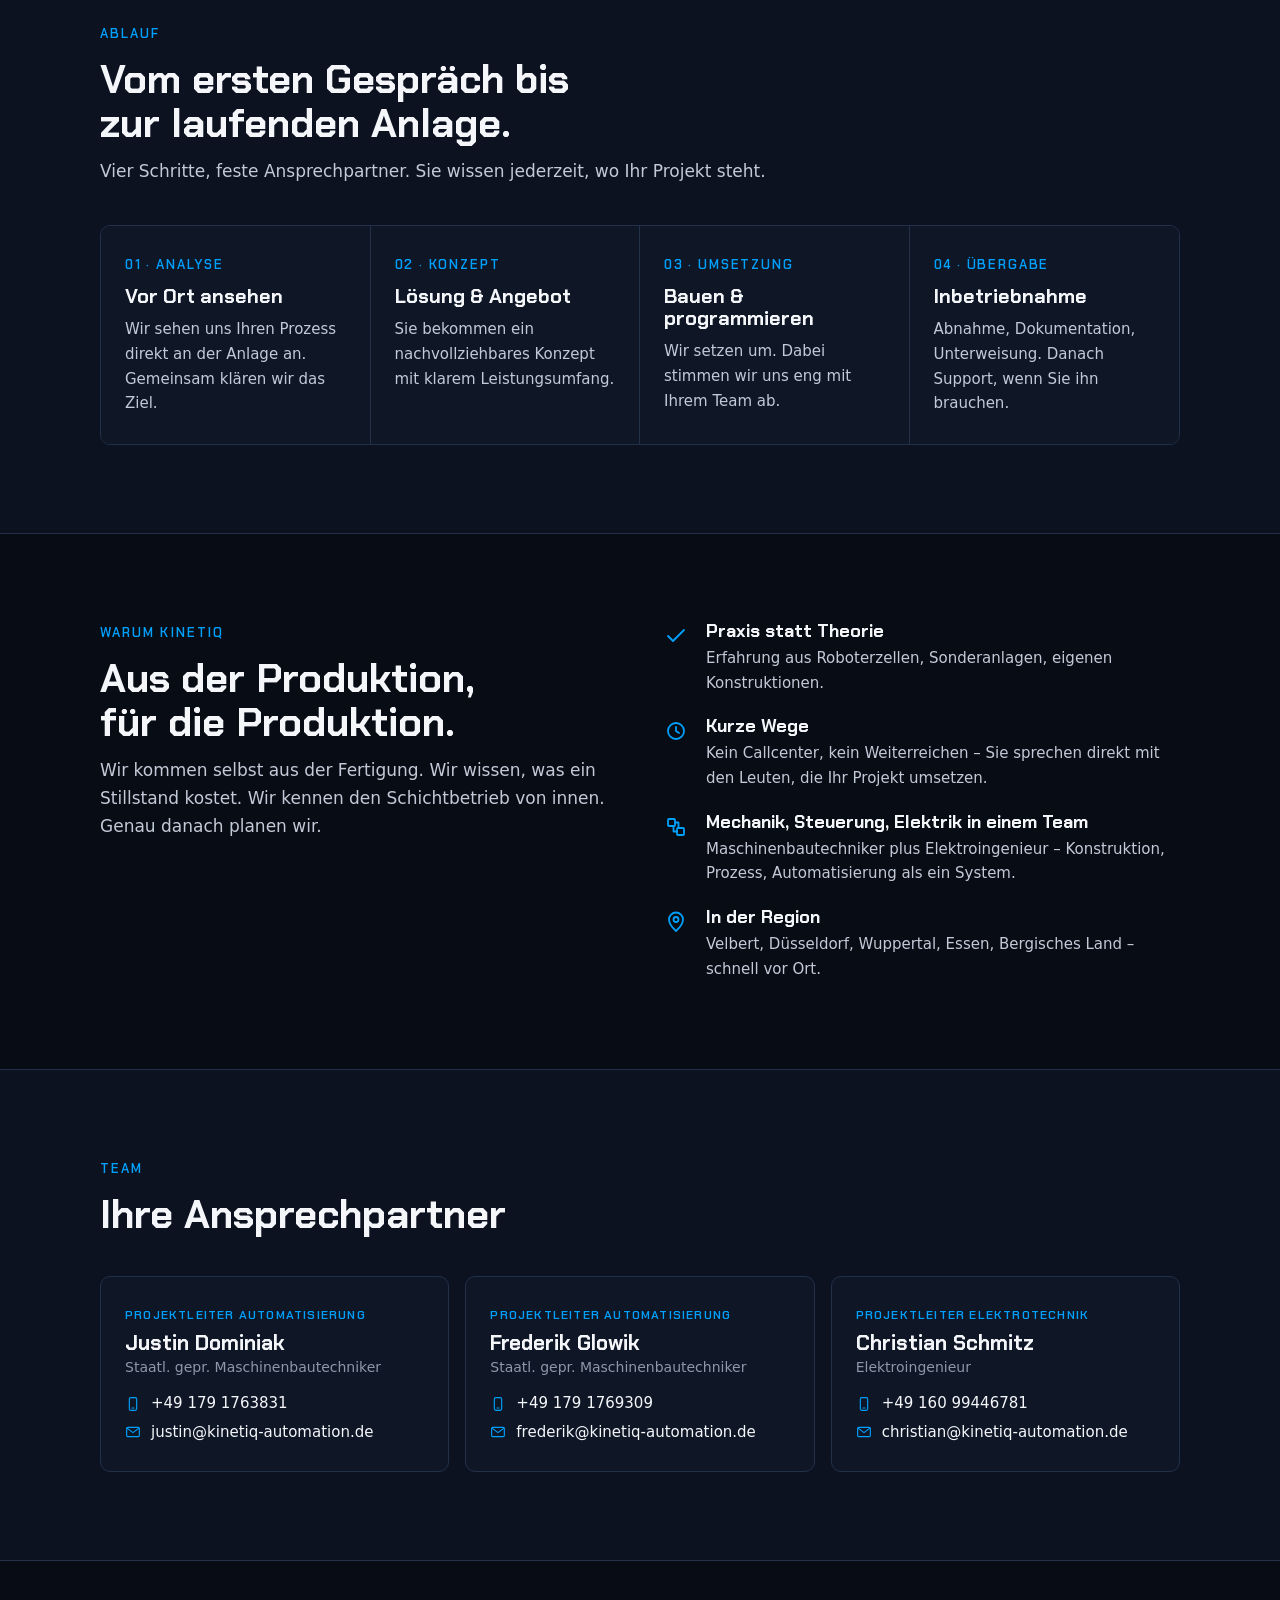
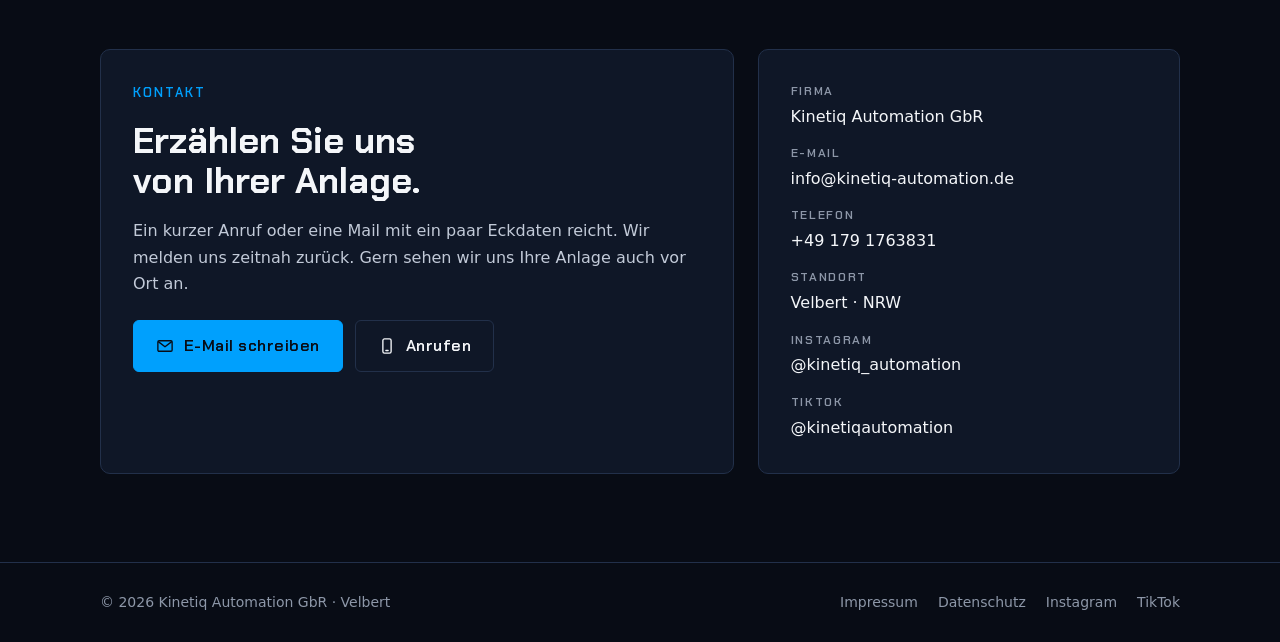
==== commit 84058c96: "Anlage: alle Reiter auf dem Handy gleich groß Co-Authored-By: Claude Fable 5.2 <noreply@anthropic.co" ====
--- a/index.html
+++ b/index.html
@@ -121,7 +121,7 @@
 .an .info{display:grid}
 .info strong{font-family:var(--display);font-weight:600;font-size:19px}
 .info span{color:var(--lead);font-size:16px;line-height:1.55}
-@media (max-width:520px){.an .stl{display:grid;grid-template-columns:1fr 1fr}.an .stl li:nth-child(5n){grid-column:1/-1}.stl button{width:100%;white-space:nowrap;text-align:left;padding:8px 12px}}
+@media (max-width:520px){.an .stl{display:grid;grid-template-columns:repeat(2,minmax(0,1fr))}.stl button{width:100%;white-space:nowrap;text-align:left;padding:8px 10px;font-size:clamp(11px,3.45vw,15px);letter-spacing:0}}
 
 /* Ablauf */
 .steps{display:grid;grid-template-columns:repeat(auto-fit,minmax(min(100%,230px),1fr));gap:0;counter-reset:s;border:1px solid var(--line);border-radius:10px;overflow:hidden}
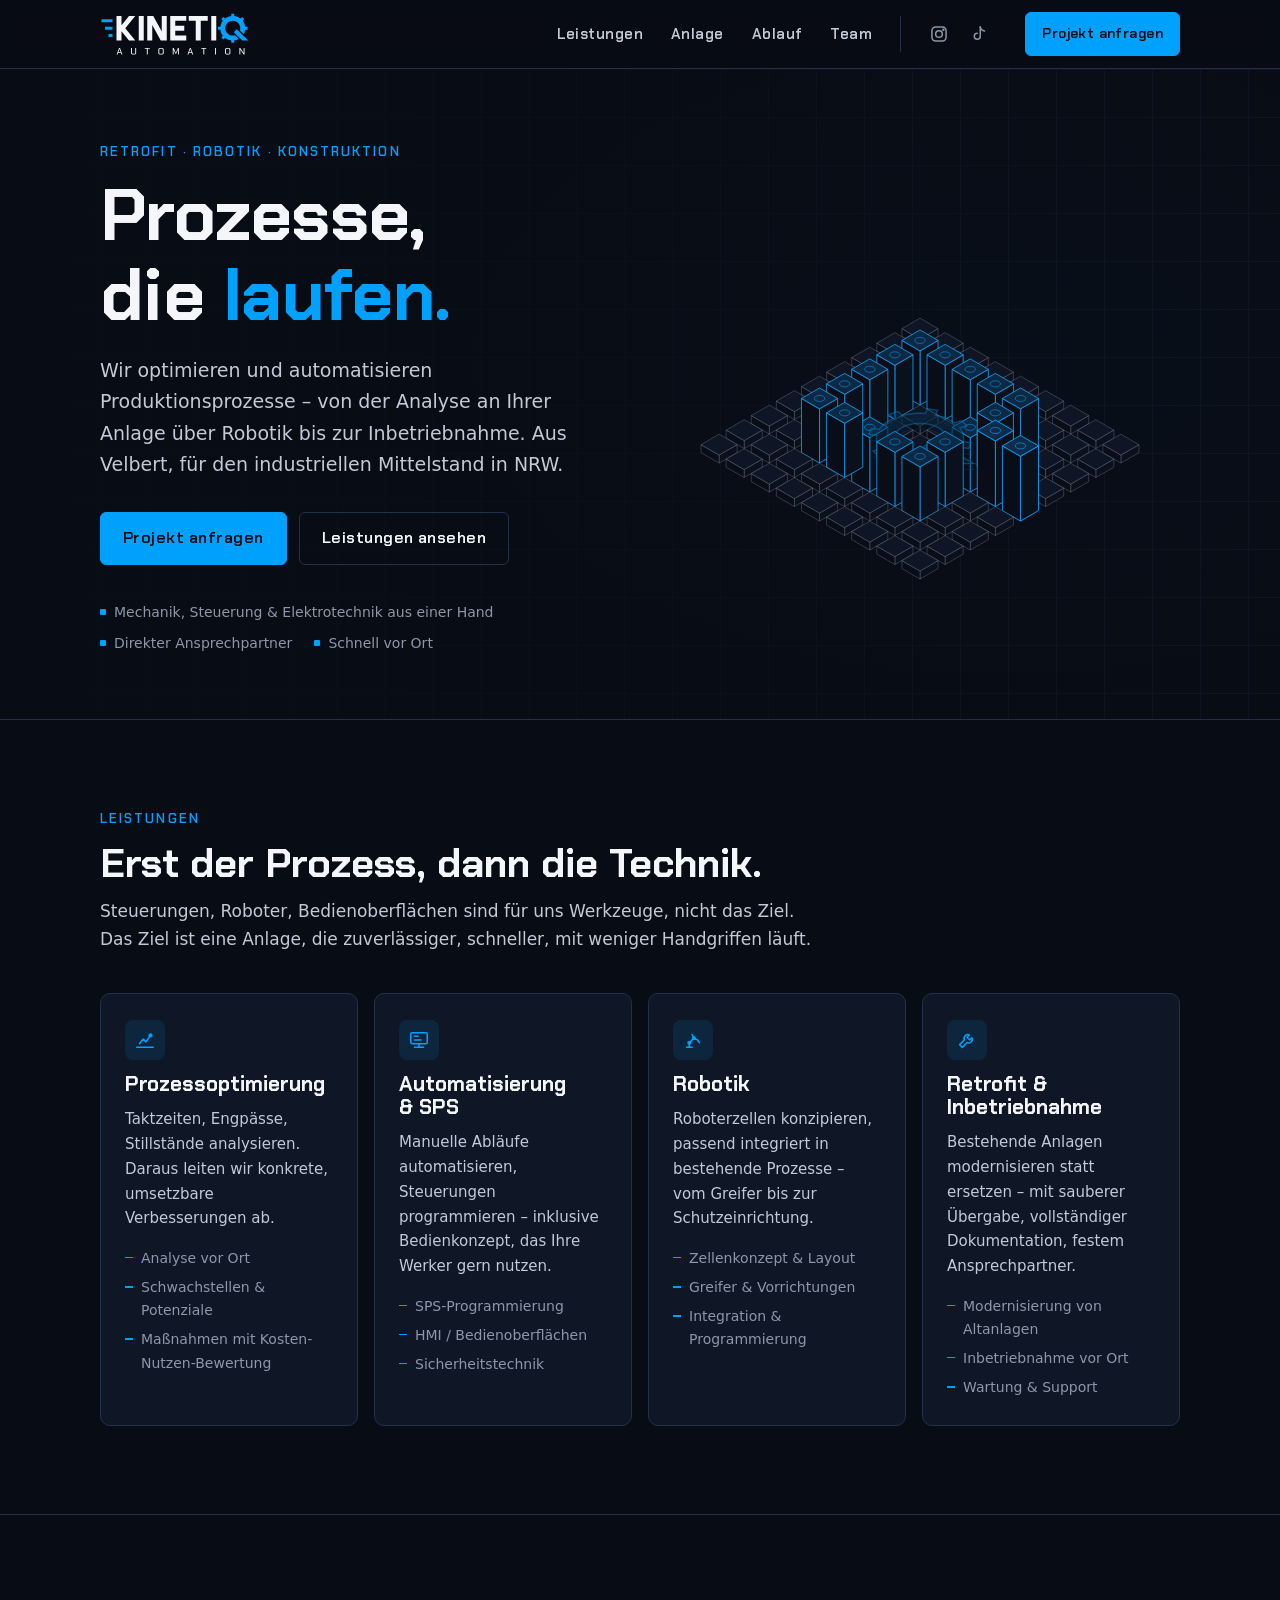
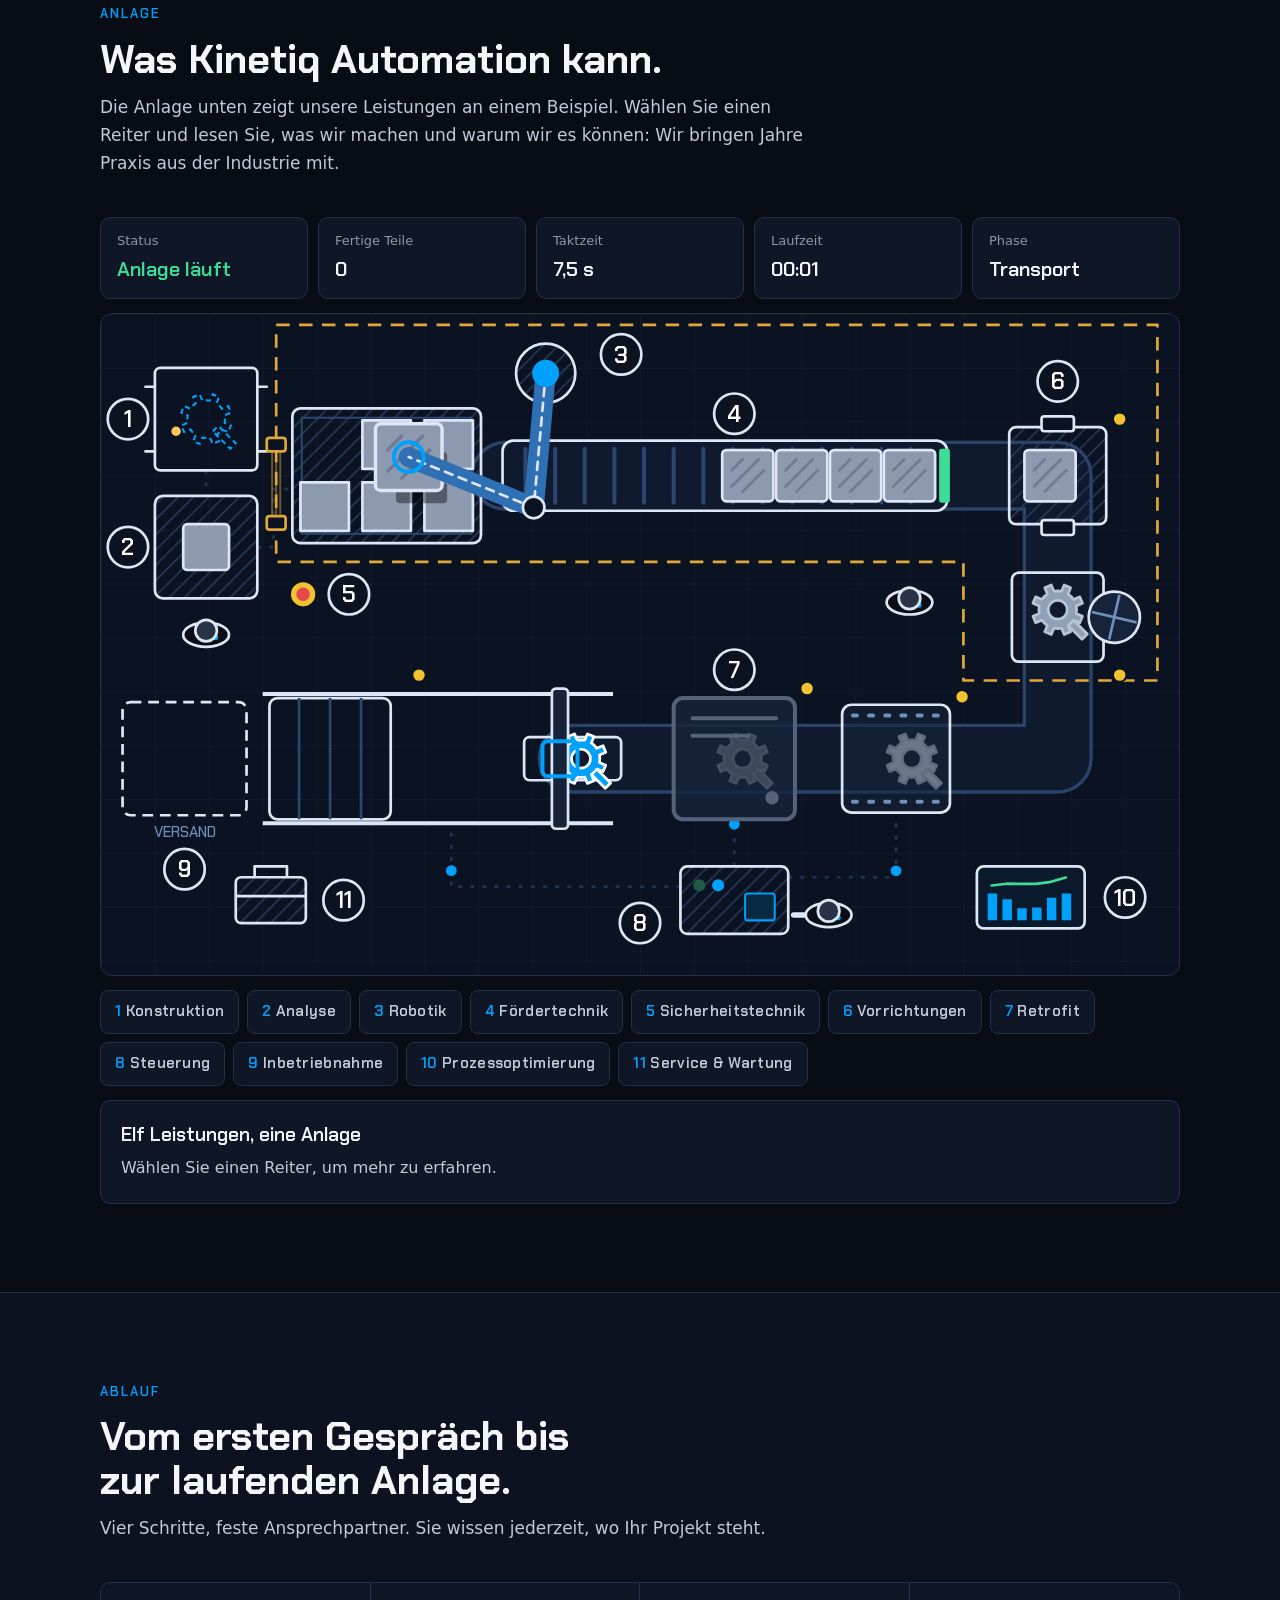
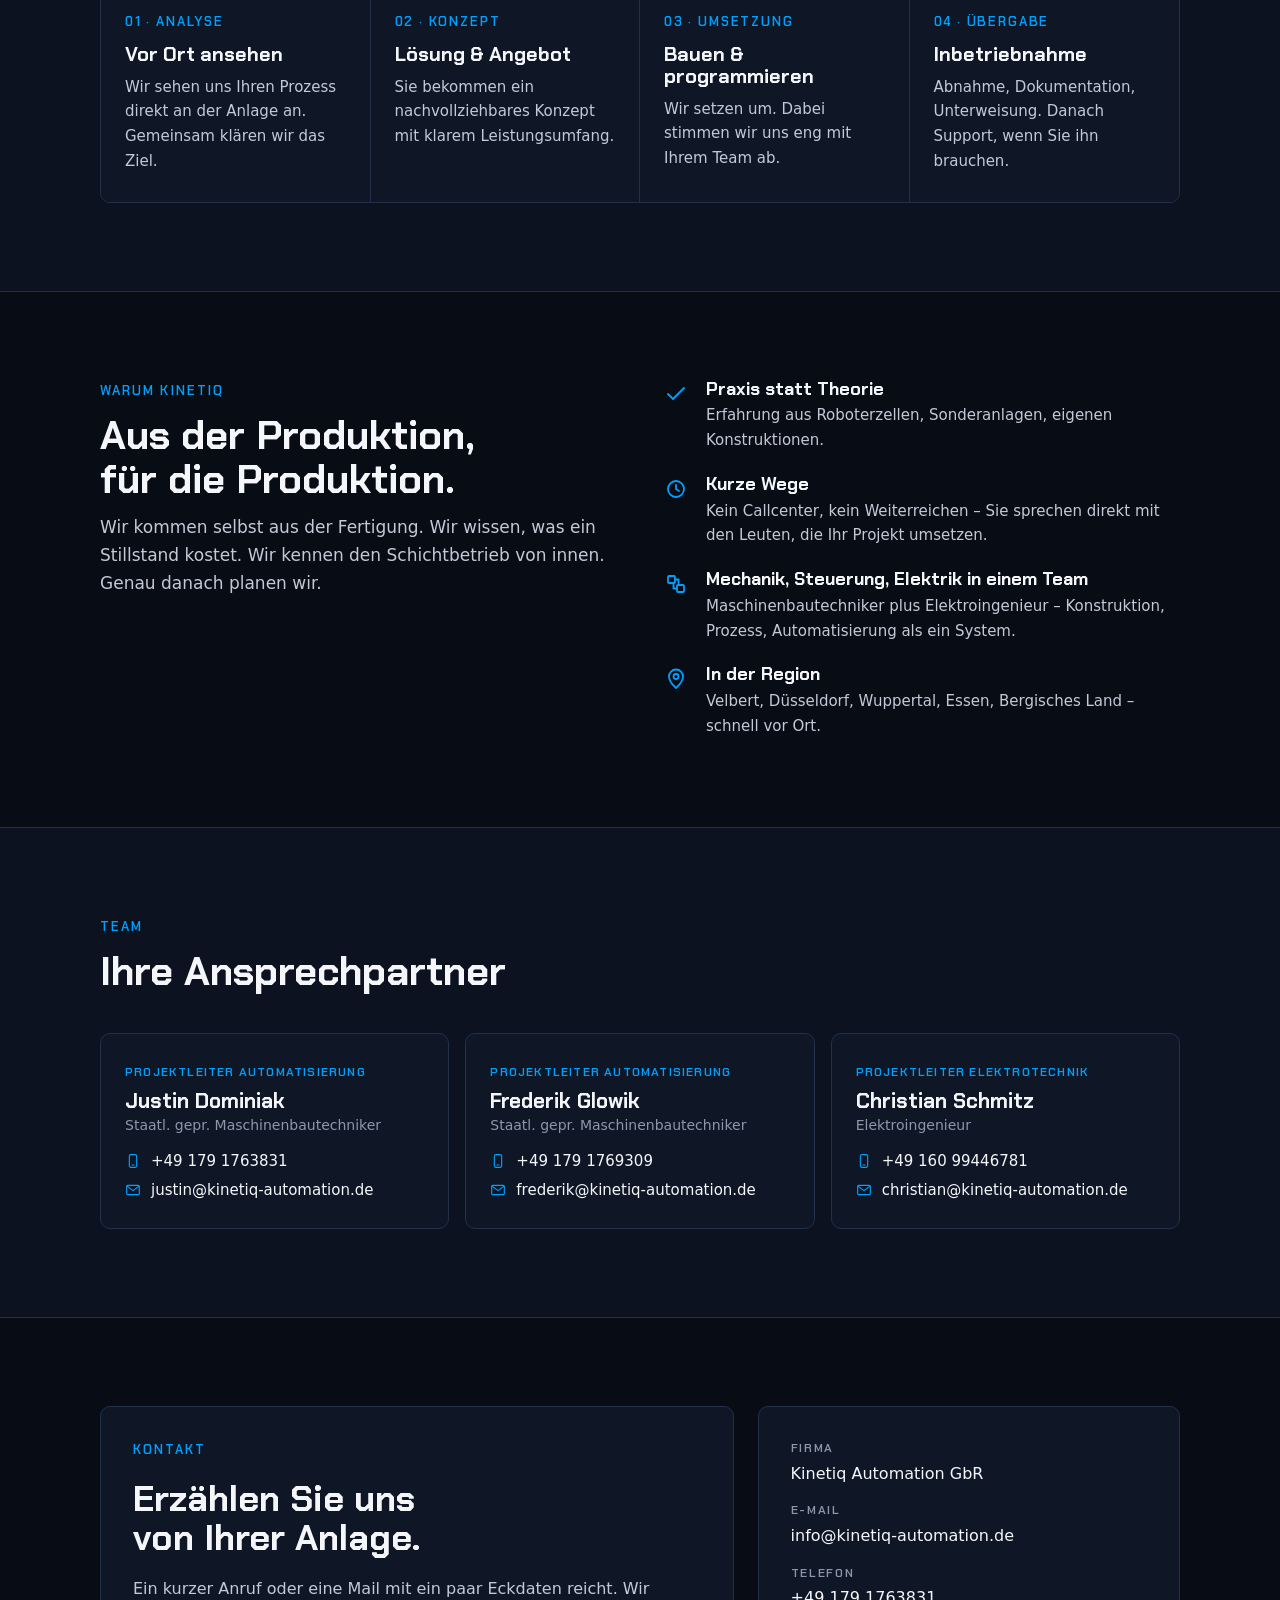
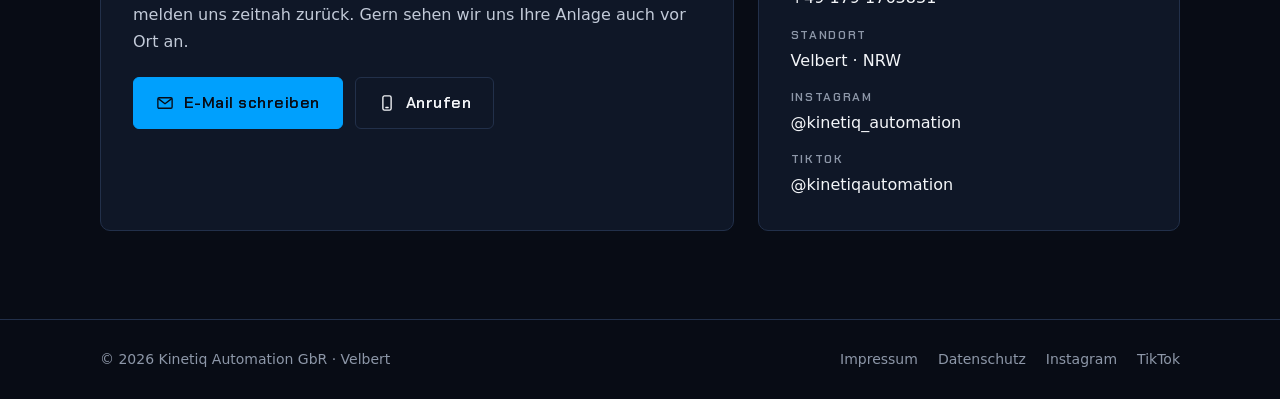
==== commit b38ceb05: "Anlage: ein Bogen statt Schleife, Ablage links, Station 11 Service & Wartung, Grafik flacher Kennzei" ====
--- a/index.html
+++ b/index.html
@@ -273,12 +273,13 @@
         <li data-p="470,74"><button type="button" aria-pressed="false">Fördertechnik</button><h3>Fördertechnik</h3><p>Wir verketten Ihre Stationen mit Förderbändern, Puffern und Transfers, damit jedes Teil ohne Handarbeit weiterläuft. Aus der Produktion kennen wir die Stellen, an denen sich Teile stauen oder fehlen.</p></li>
         <li data-p="184,208"><button type="button" aria-pressed="false">Sicherheitstechnik</button><h3>Sicherheitstechnik</h3><p>Schutzzaun, Lichtgitter und Not-Halt planen wir von Beginn an mit ein. Wir haben selbst an solchen Anlagen gestanden und wissen: Sicherheit funktioniert nur, wenn sie die Arbeit nicht behindert.</p></li>
         <li data-p="710,50"><button type="button" aria-pressed="false">Vorrichtungen</button><h3>Vorrichtungen</h3><p>Wir konstruieren Spannvorrichtungen und Greifer passend zu Ihrem Bauteil. Aus der Fertigung wissen wir, dass eine Vorrichtung nur dann gut ist, wenn sie sich schnell bestücken lässt und jedes Teil gleich liegt.</p></li>
-        <li data-p="400,264"><button type="button" aria-pressed="false">Retrofit</button><h3>Retrofit</h3><p>Wir automatisieren Ihre vorhandenen Maschinen und machen aus alten Anlagen neue, automatisierte Prozesse. Das spart die teure Neuanschaffung. Ältere Anlagen kennen wir aus der Instandhaltung und wissen, was sich zu erhalten lohnt.</p></li>
-        <li data-p="330,476"><button type="button" aria-pressed="false">Steuerung</button><h3>Steuerung</h3><p>Wir programmieren die SPS, die alle Stationen verbindet, und gestalten die Bedienoberfläche dazu. Weil wir den Alltag an der Maschine kennen, bauen wir Bedienungen, die Ihre Mitarbeiter ohne lange Einarbeitung nutzen.</p></li>
-        <li data-p="766,474"><button type="button" aria-pressed="false">Inbetriebnahme</button><h3>Inbetriebnahme</h3><p>Wir nehmen die Anlage bei Ihnen vor Ort in Betrieb und unterweisen Ihr Team. Wir wissen aus eigener Erfahrung, was ein Stillstand kostet. Deshalb bleiben wir nach der Übergabe Ihr fester Ansprechpartner.</p></li>
-        <li data-p="690,456"><button type="button" aria-pressed="false">Prozessoptimierung</button><h3>Prozessoptimierung</h3><p>Wir werten Taktzeiten, Engpässe und Stillstände Ihrer laufenden Fertigung aus und leiten daraus konkrete Verbesserungen ab. Das haben wir über Jahre in der Prozesstechnik der Industrie gelernt.</p></li>
+        <li data-p="470,264"><button type="button" aria-pressed="false">Retrofit</button><h3>Retrofit</h3><p>Wir automatisieren Ihre vorhandenen Maschinen und machen aus alten Anlagen neue, automatisierte Prozesse. Das spart die teure Neuanschaffung. Ältere Anlagen kennen wir aus der Instandhaltung und wissen, was sich zu erhalten lohnt.</p></li>
+        <li data-p="400,452"><button type="button" aria-pressed="false">Steuerung</button><h3>Steuerung</h3><p>Wir programmieren die SPS, die alle Stationen verbindet, und gestalten die Bedienoberfläche dazu. Weil wir den Alltag an der Maschine kennen, bauen wir Bedienungen, die Ihre Mitarbeiter ohne lange Einarbeitung nutzen.</p></li>
+        <li data-p="62,412"><button type="button" aria-pressed="false">Inbetriebnahme</button><h3>Inbetriebnahme</h3><p>Wir nehmen die Anlage bei Ihnen vor Ort in Betrieb und unterweisen Ihr Team. Wir wissen aus eigener Erfahrung, was ein Stillstand kostet. Deshalb bleiben wir nach der Übergabe Ihr fester Ansprechpartner.</p></li>
+        <li data-p="760,433"><button type="button" aria-pressed="false">Prozessoptimierung</button><h3>Prozessoptimierung</h3><p>Wir werten Taktzeiten, Engpässe und Stillstände Ihrer laufenden Fertigung aus und leiten daraus konkrete Verbesserungen ab. Das haben wir über Jahre in der Prozesstechnik der Industrie gelernt.</p></li>
+        <li data-p="180,435"><button type="button" aria-pressed="false">Service &amp; Wartung</button><h3>Service &amp; Wartung</h3><p>Wir warten Ihre Anlage, beheben Störungen und bleiben nach der Übergabe für Sie erreichbar. Aus der Instandhaltung wissen wir, was eine Stunde Stillstand kostet. Deshalb sorgen wir dafür, dass Ihre Anlage läuft.</p></li>
       </ol>
-      <div class="info" aria-live="polite"><strong id="anl-titel">Zehn Leistungen, eine Anlage</strong><span id="anl-text">Wählen Sie einen Reiter, um mehr zu erfahren.</span></div>
+      <div class="info" aria-live="polite"><strong id="anl-titel">Elf Leistungen, eine Anlage</strong><span id="anl-text">Wählen Sie einen Reiter, um mehr zu erfahren.</span></div>
     </div>
   </section>
 
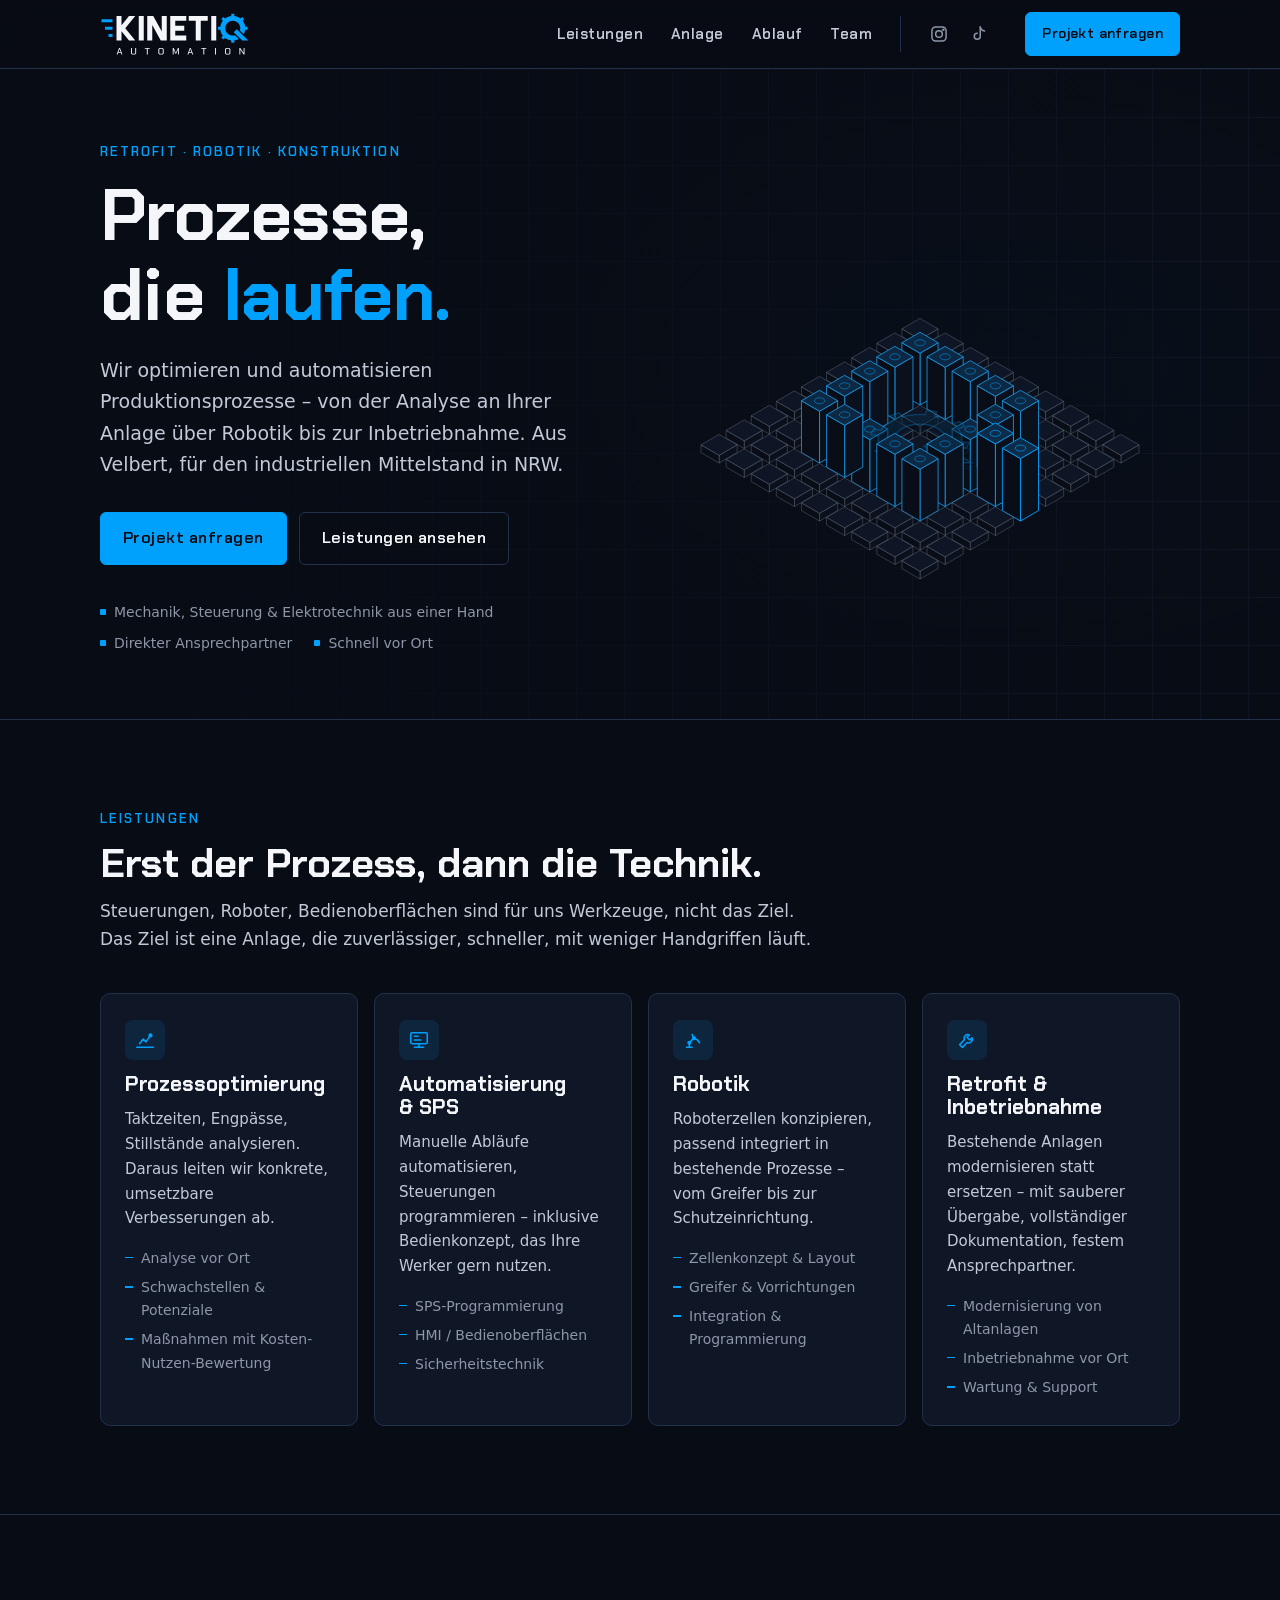
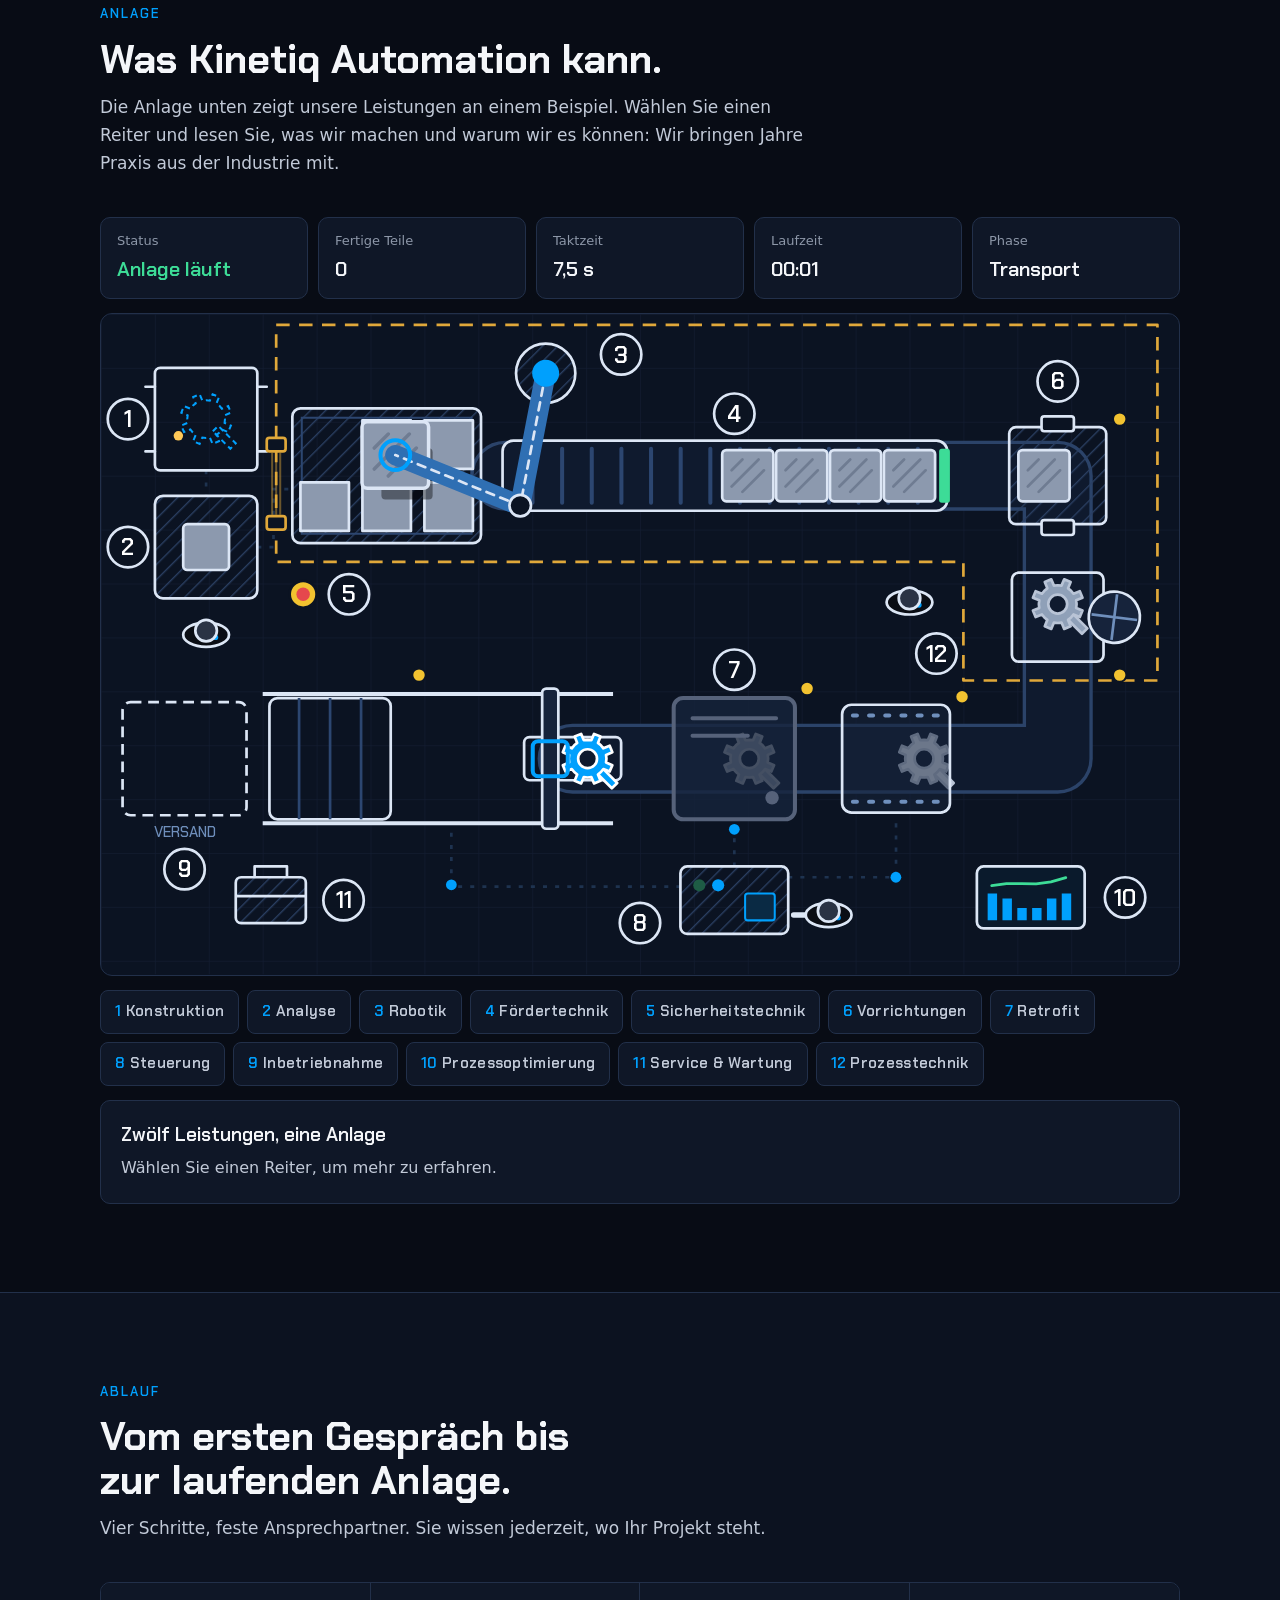
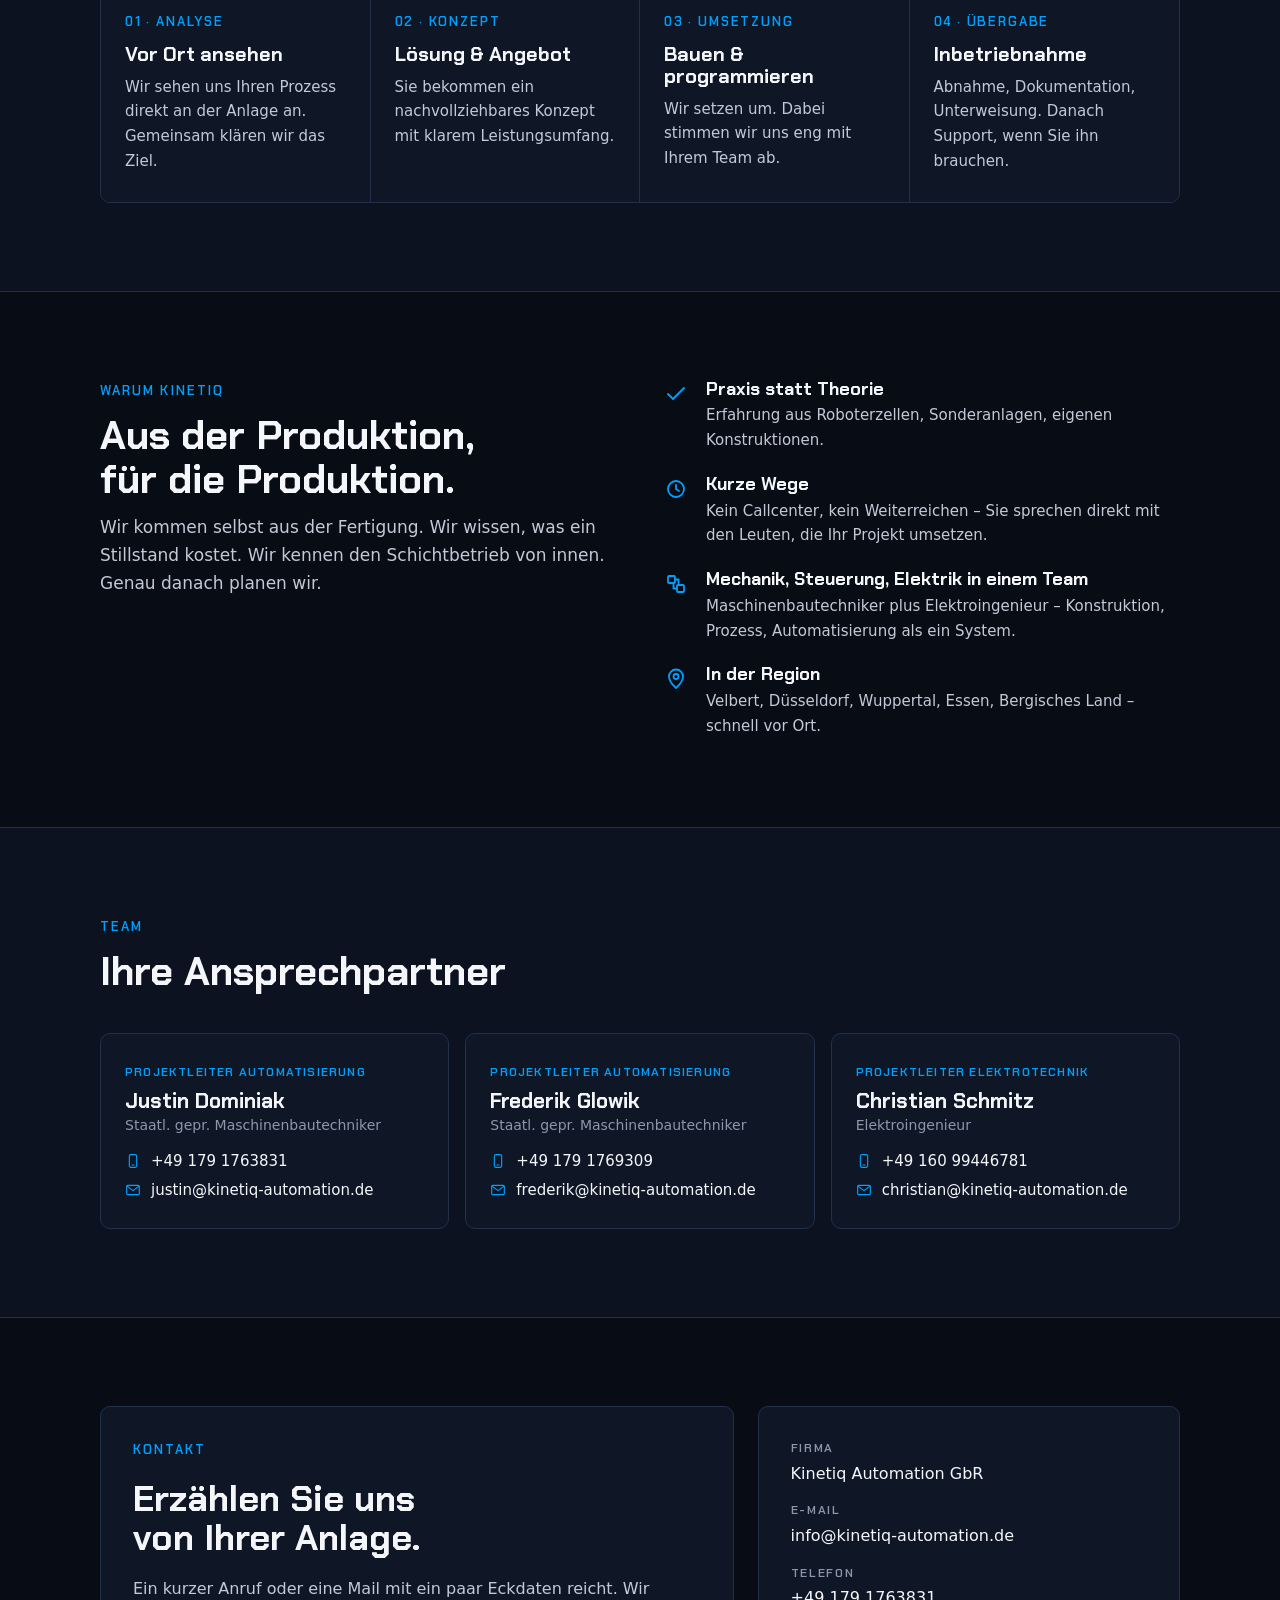
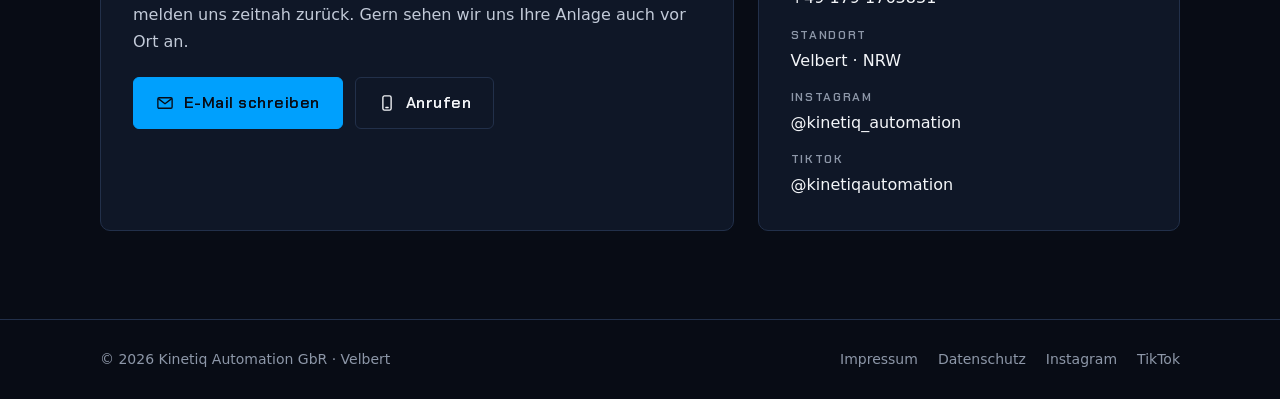
==== commit d69d7261: "Anlage: Station 12 Prozesstechnik an der Entgrat-Station Co-Authored-By: Claude Opus 5.5 <noreply@an" ====
--- a/index.html
+++ b/index.html
@@ -278,8 +278,9 @@
         <li data-p="62,412"><button type="button" aria-pressed="false">Inbetriebnahme</button><h3>Inbetriebnahme</h3><p>Wir nehmen die Anlage bei Ihnen vor Ort in Betrieb und unterweisen Ihr Team. Wir wissen aus eigener Erfahrung, was ein Stillstand kostet. Deshalb bleiben wir nach der Übergabe Ihr fester Ansprechpartner.</p></li>
         <li data-p="760,433"><button type="button" aria-pressed="false">Prozessoptimierung</button><h3>Prozessoptimierung</h3><p>Wir werten Taktzeiten, Engpässe und Stillstände Ihrer laufenden Fertigung aus und leiten daraus konkrete Verbesserungen ab. Das haben wir über Jahre in der Prozesstechnik der Industrie gelernt.</p></li>
         <li data-p="180,435"><button type="button" aria-pressed="false">Service &amp; Wartung</button><h3>Service &amp; Wartung</h3><p>Wir warten Ihre Anlage, beheben Störungen und bleiben nach der Übergabe für Sie erreichbar. Aus der Instandhaltung wissen wir, was eine Stunde Stillstand kostet. Deshalb sorgen wir dafür, dass Ihre Anlage läuft.</p></li>
+        <li data-p="620,252"><button type="button" aria-pressed="false">Prozesstechnik</button><h3>Prozesstechnik</h3><p>Wir legen fest, wie Ihr Bauteil an jeder Station bearbeitet wird: Ablauf, Werkzeuge, Parameter und Spannkonzept. Aus der Prozesstechnik in der Fertigung wissen wir, dass die Qualität eines Teils an diesen Details hängt, nicht an der Maschine allein.</p></li>
       </ol>
-      <div class="info" aria-live="polite"><strong id="anl-titel">Elf Leistungen, eine Anlage</strong><span id="anl-text">Wählen Sie einen Reiter, um mehr zu erfahren.</span></div>
+      <div class="info" aria-live="polite"><strong id="anl-titel">Zwölf Leistungen, eine Anlage</strong><span id="anl-text">Wählen Sie einen Reiter, um mehr zu erfahren.</span></div>
     </div>
   </section>
 
